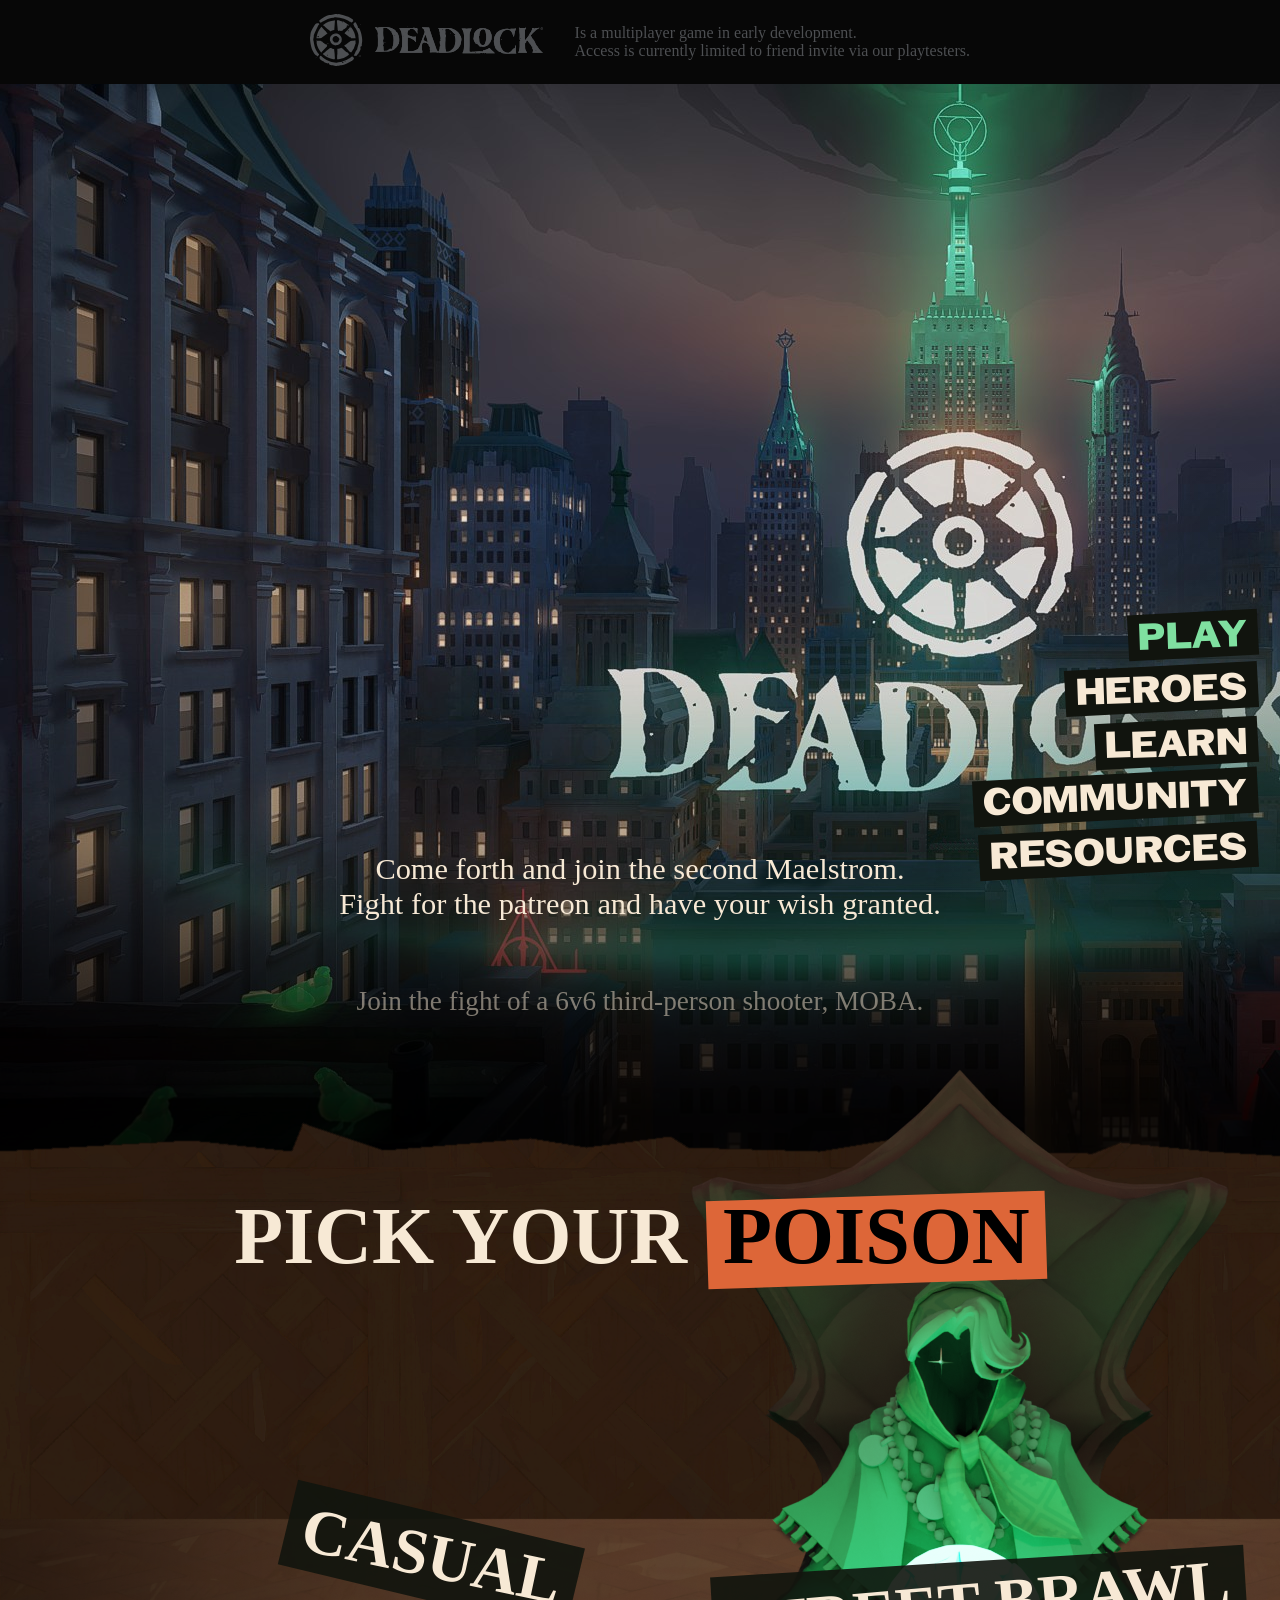
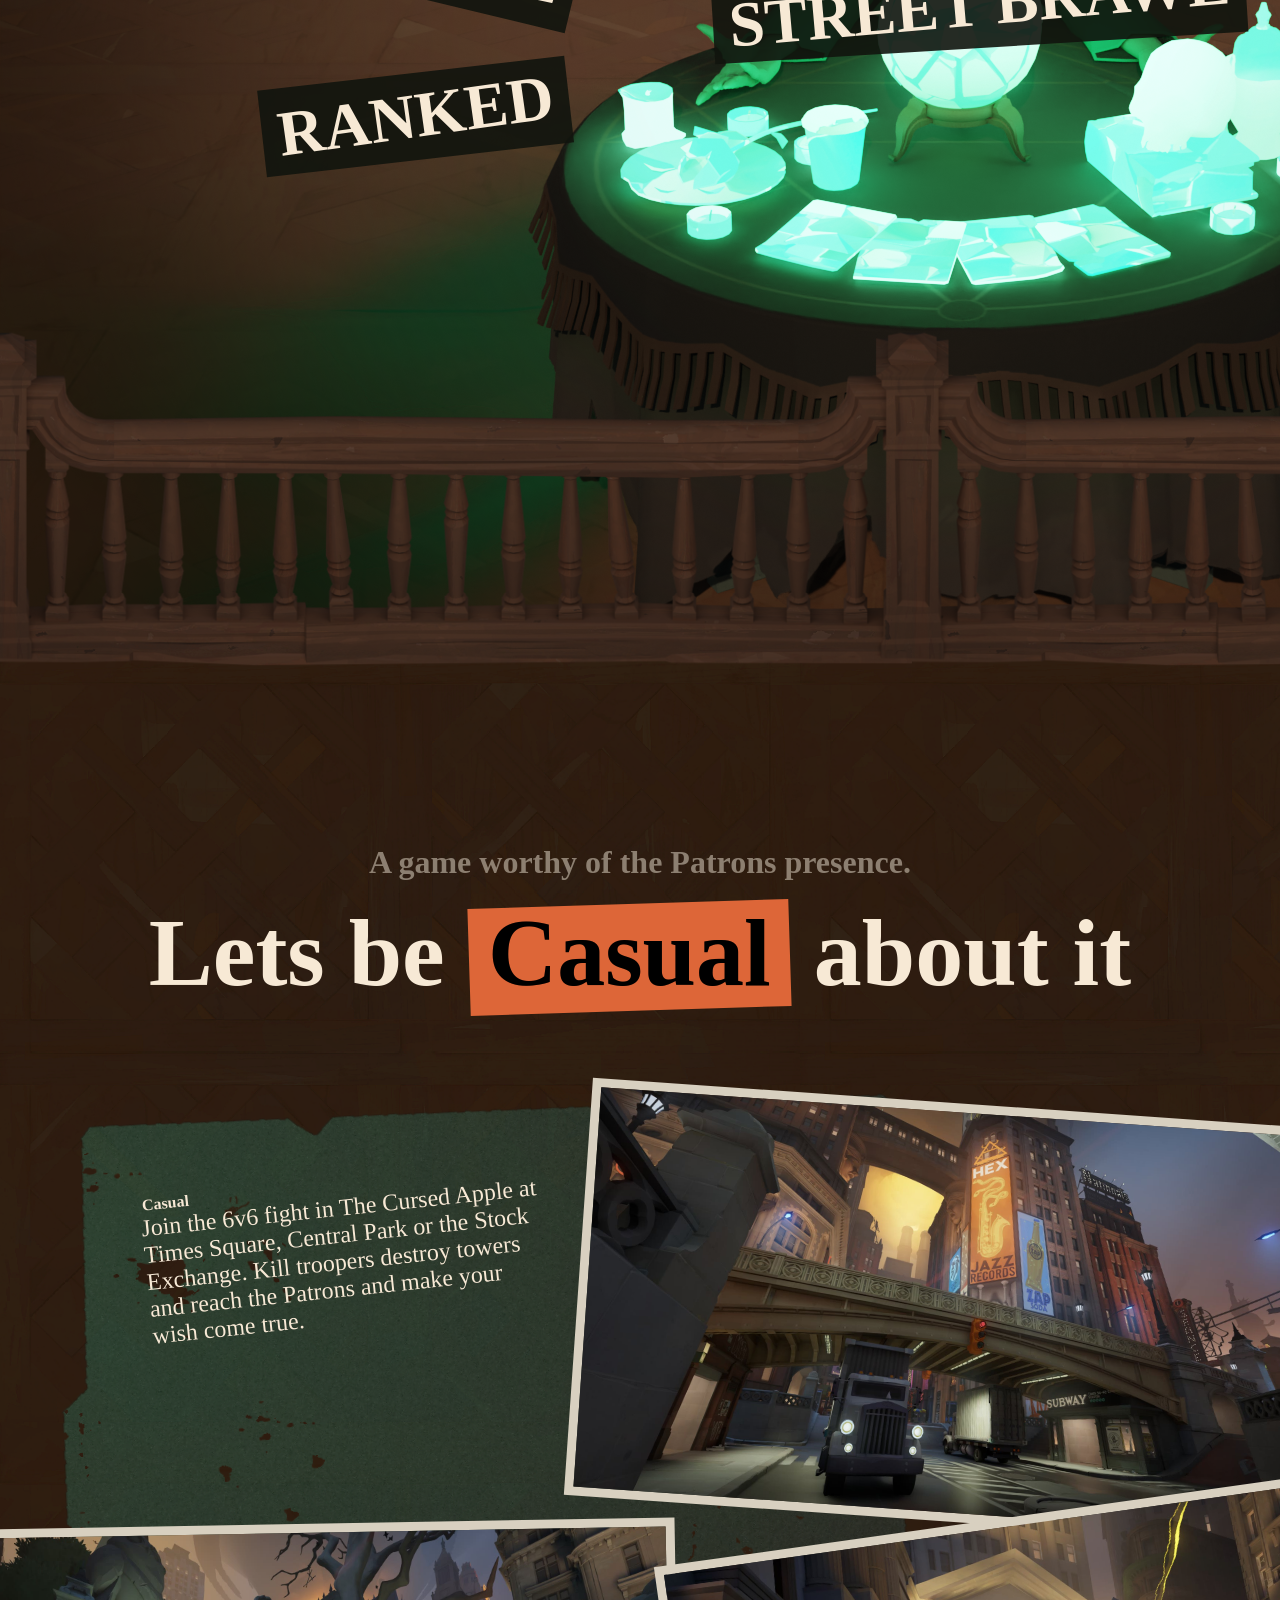
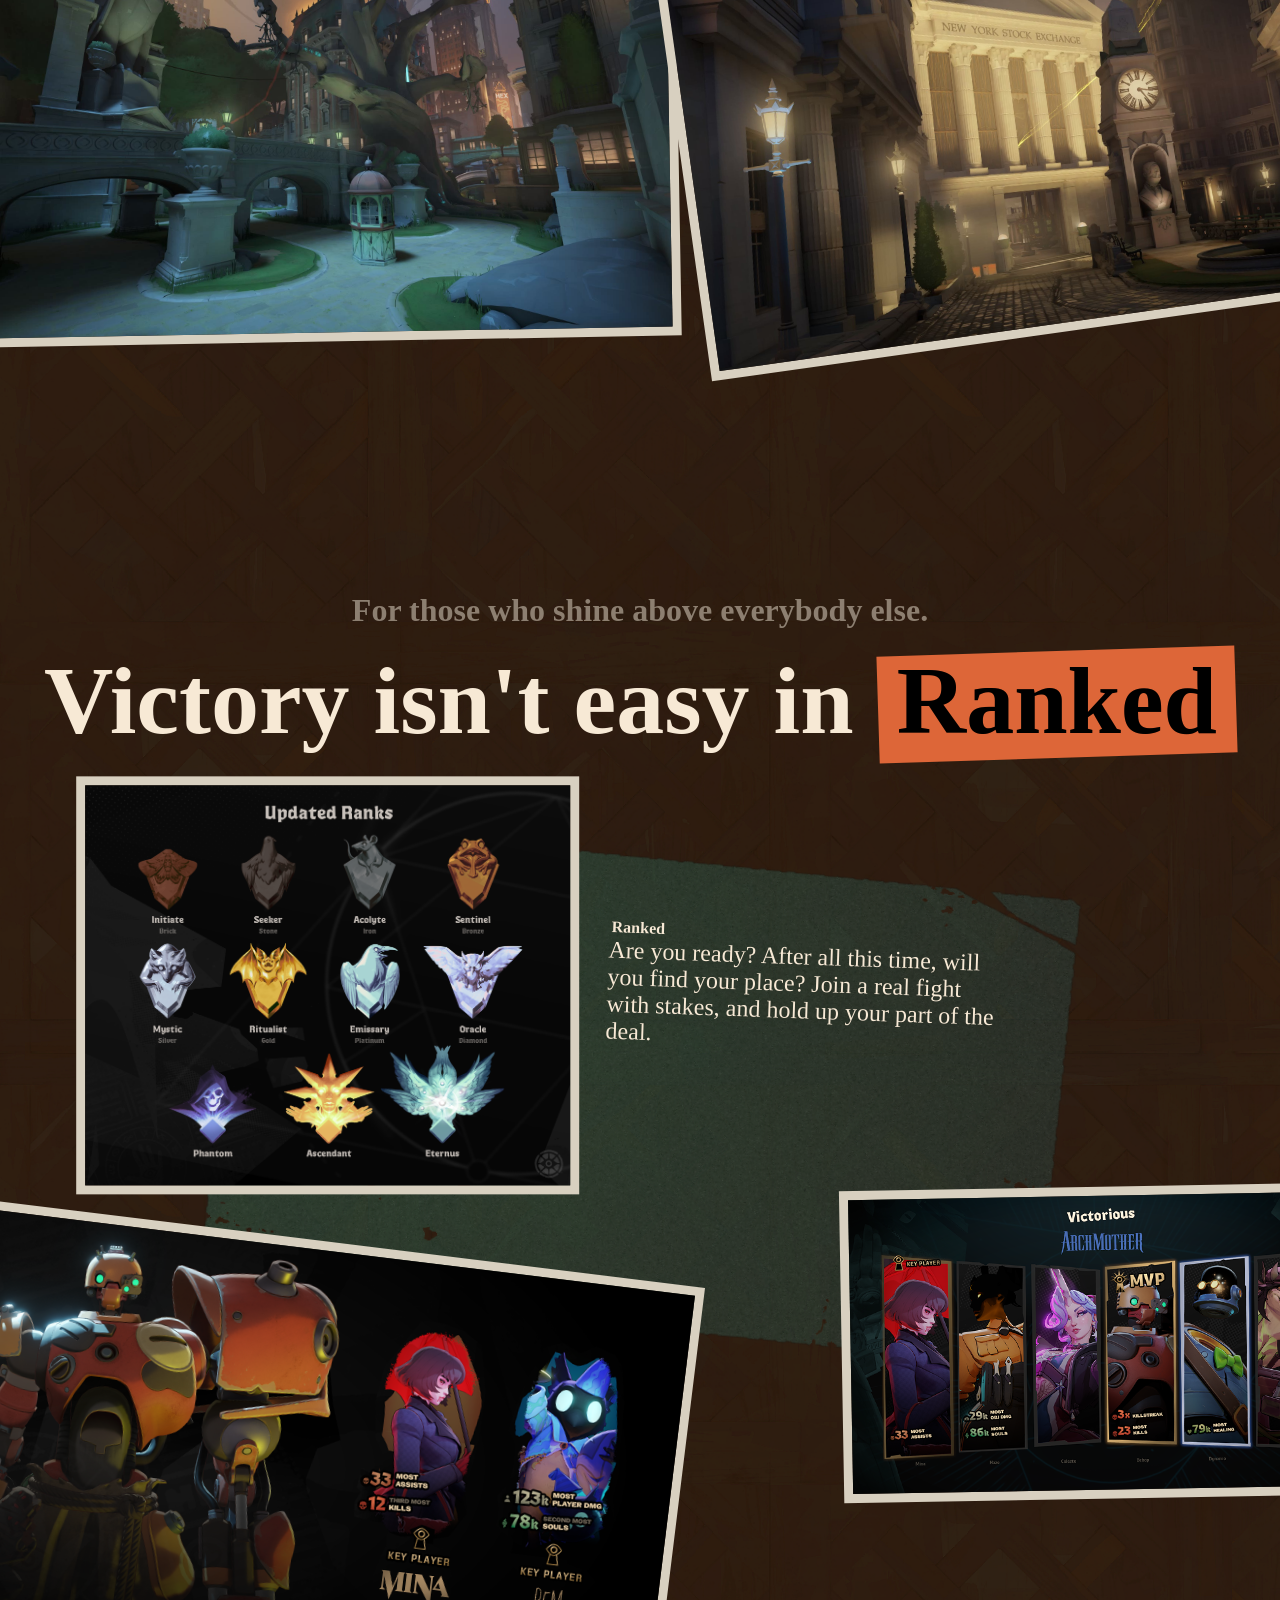
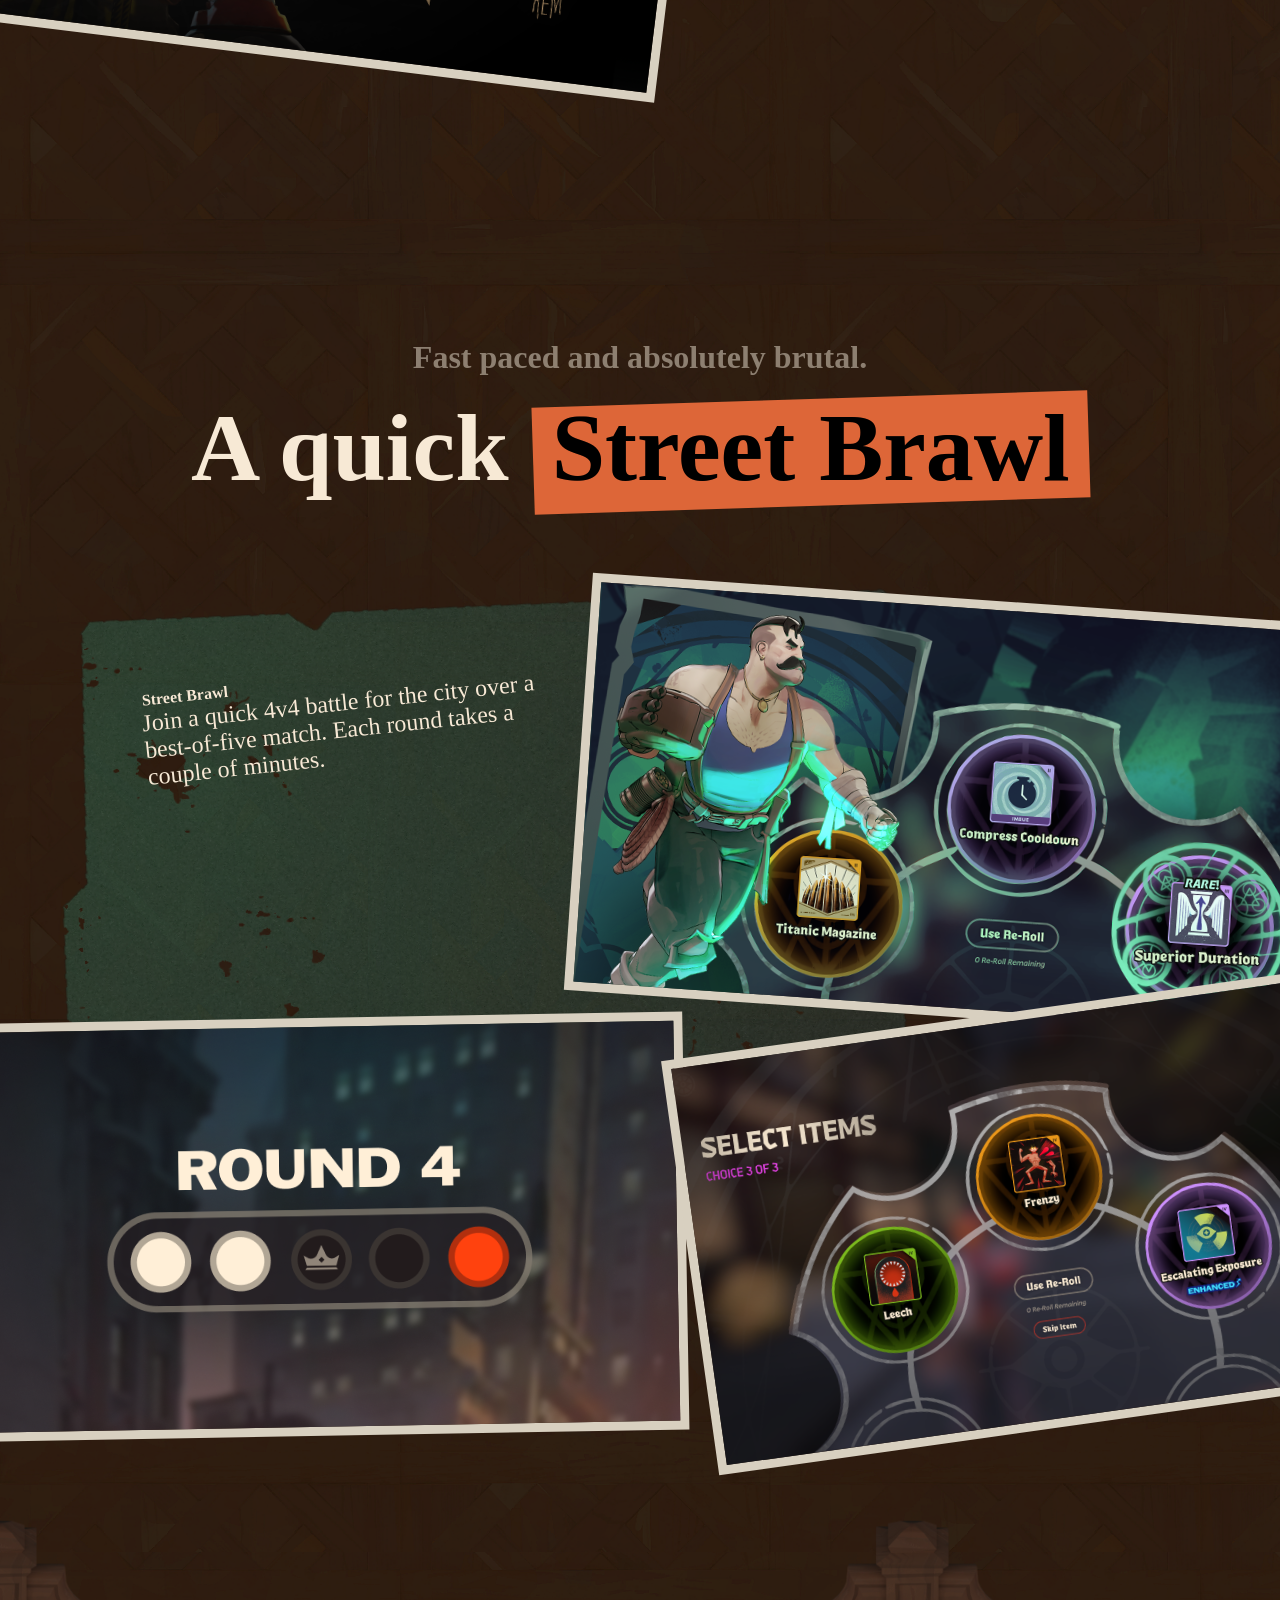
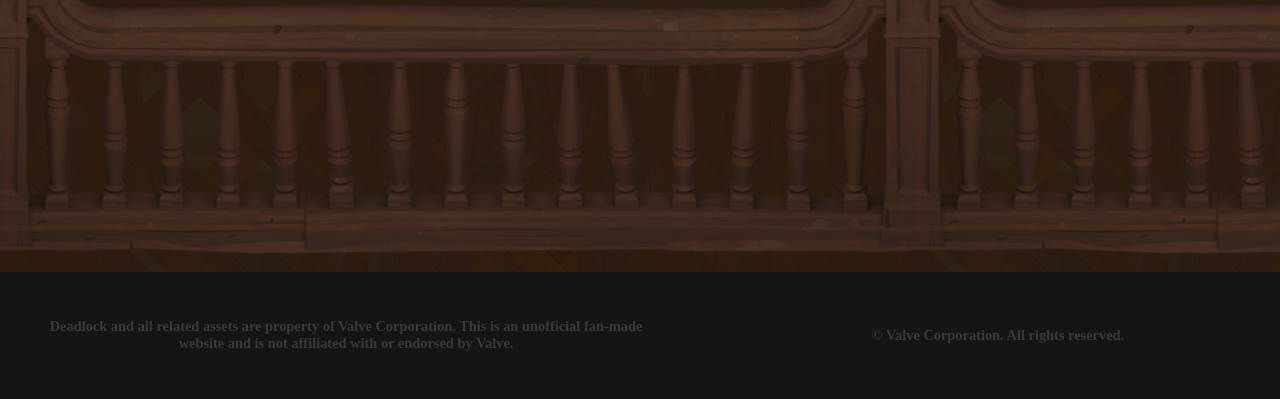
==== index.html @ 8d60bf32 "init" ====
<!DOCTYPE html>
<html lang="en">
<head>
    <meta charset="utf-8">
    <meta name="viewport" content="width=device-width, initial-scale=1">
    <title>Deadlock</title>
    <link rel="icon" href="svg/logo.svg">
    <link rel="stylesheet" href="style.css">
</head>
<body>
<header>
    <a href="#"><img src="svg/deadlock_logo.svg" alt="header_logo"></a>
    Is a multiplayer game in early development.<br>
    Access is currently limited to friend invite via our playtesters.
</header>
<section class="introduction">
    <div class="lore">
        Come forth and join the second Maelstrom.<br>
        Fight for the patreon and have your wish granted.
    </div>
    <div class="tldr">
        Join the fight of a 6v6 third-person shooter, MOBA.<br>
    </div>
</section>

<section class="matchmaking">
    <h1>Pick your <b class="highlight">poison</b></h1>
    <a class="casual" href="#casual">Casual</a>
    <a class="ranked" href="#ranked">Ranked</a>
    <a class="street-brawl" href="#street-brawl">Street Brawl</a>
</section>

<div class="page-break"></div>

<section class="gamemode-section">
    <a class="presenting" id="casual">A game worthy of the Patrons presence.</a>
    <h2>Lets be <a class="highlight">Casual</a> about it</h2>
    <div class="card">
        <div class="text">
            <h2>Casual</h2>
            <p>
                Join the 6v6 fight in The Cursed Apple at Times Square, Central Park  or the Stock Exchange.
                Kill troopers destroy towers and reach the Patrons and make your wish come true.
            </p>
        </div>
        <img src="images/times_square.jpg" alt="Times Square Card">
        <img class="img2" src="images/central_park_02.jpg" alt="Central Park Card">
        <img class="img3" src="images/stock_exchange_03.jpg" alt="Stock Exchange Card">
    </div>

    <a class="presenting" id="ranked">For those who shine above everybody else.</a>
    <h2>Victory isn't easy in <a class="highlight">Ranked</a></h2>
    <div class="card card-right">
        <div class="text">
            <h2>Ranked</h2>
            <p>
                Are you ready? After all this time, will you find your place?
                Join a real fight with stakes, and hold up your part of the deal.
            </p>
        </div>
        <img class ="img-left" src="images/ranks.png" alt="Ranks">
        <img class="img2" src="images/ranked2.png" alt="Ranked 2">
        <img class="ranked-wide" src="images/ranked3.png" alt="Ranked 3">
    </div>

    <a class="presenting" id="street-brawl">Fast paced and absolutely brutal.</a>
    <h2>A quick <a class="highlight">Street Brawl</a></h2>
    <div class="card">
        <div class="text">
            <h2>Street Brawl</h2>
            <p>
                Join a quick 4v4 battle for the city over a best-of-five match.
                Each round takes a couple of minutes.
            </p>
        </div>
        <img src="images/street_brawl1.png" alt="Street Brawl 1">
        <img class="img2" src="images/street_brawl2.png" alt="Street Brawl 2">
        <img class="img3" src="images/street_brawl3.png" alt="Street Brawl 3">
    </div>
</section>

<div class="page-break"></div>

<footer>
    <p>
        Deadlock and all related assets are property of Valve Corporation.
        This is an unofficial fan-made website and is not affiliated with
        or endorsed by Valve.
    </p>
    <p>© Valve Corporation. All rights reserved.</p>
</footer>

<nav class="footer-nav">
    <a class="selected" href="index.html">Play</a>
    <a href="heroes.html">Heroes</a>
    <a href="learn.html">Learn</a>
    <a href="community.html">Community</a>
    <a href="resources.html">Resources</a>
</nav>
</body>
</html>
---- style.css ----
@font-face {
    font-family:"Oracle";
    src:url("https://cdn.fastly.steamstatic.com/apps/deadlock/fonts/VALVEOracle-Thin.woff2") format("woff2"),
    url("https://cdn.fastly.steamstatic.com/apps/deadlock/fonts/VALVEOracle-Thin.ttf") format("truetype");
    font-weight:200;
    font-style:normal
}
@font-face {
    font-family:"Oracle";
    src:url("https://cdn.fastly.steamstatic.com/apps/deadlock/fonts/VALVEOracle-Medium.woff2") format("woff2"),
    url("https://cdn.fastly.steamstatic.com/apps/deadlock/fonts/VALVEOracle-Medium.ttf") format("truetype");
    font-weight:400;
    font-style:normal
}
@font-face {
    font-family:"Oracle";
    src:url("https://cdn.fastly.steamstatic.com/apps/deadlock/fonts/VALVEOracle-SemiBold.woff2") format("woff2"),
    url("https://cdn.fastly.steamstatic.com/apps/deadlock/fonts/VALVEOracle-SemiBold.ttf") format("truetype");
    font-weight:600;
    font-style:normal
}
@font-face {
    font-family:"Pulp";
    src:url("https://cdn.fastly.steamstatic.com/apps/deadlock/fonts/VALVEPulp-Bold.woff2") format("woff2"),
    url("https://cdn.fastly.steamstatic.com/apps/deadlock/fonts/VALVEPulp-Bold.ttf") format("truetype");
    font-weight:600;
    font-style:normal
}
@font-face {
    font-family:"Jost";
    src:url("https://cdn.fastly.steamstatic.com/apps/deadlock/fonts/Jost-400-Book.ttf") format("truetype");
    font-weight:400;
    font-style:normal
}
@font-face {
    font-family:"Jost";
    src:url("https://cdn.fastly.steamstatic.com/apps/deadlock/fonts/Jost-500-Medium.ttf") format("truetype");
    font-weight:500;
    font-style:normal
}
@font-face {
    font-family:"Jost";
    src:url("https://cdn.fastly.steamstatic.com/apps/deadlock/fonts/Jost-700-Bold.ttf") format("truetype");
    font-weight:700;
    font-style:normal
}
@font-face {
    font-family:"Jost";
    src:url("https://cdn.fastly.steamstatic.com/apps/deadlock/fonts/Jost-400-BookItalic.ttf") format("truetype");
    font-weight:400;
    font-style:italic
}

@font-face {
    font-family:"ValvePulp";
    src:url("fonts/ValvePulp-Bold.ttf") format("truetype");
    font-weight:700;
    font-style:normal
}

:root{
    --text-primary: #F7E9D5;
    --text-secondary: #89887C;
    --angle: 10deg;
    --radius: 5rem;
    --color-blue:#2fcbf3;
    --color-orange:#dd6638;
    --color-green:#97DA79;
    --color-dark-green:#11140E;
    --matchmaking-font-size:4rem;
    --color-archmother:#3874AE;
    --color-hidden-king:#FFAC11;
}

@media (max-width: 800px) {
    :root {
        --matchmaking-font-size:1.4rem;
    }
}

html{
    scroll-behavior: smooth;
}

body{
    overflow-x: hidden;
    text-shadow: 0 0 rgba(0,0,0,.25);
    color: var(--text-primary);
    margin:0;
    font-family: Oracle;
    height :500px;
    background-color:#12070F;
    background-image:url("images/wood_darker.png");
    background-size: 800px;
    background-repeat: repeat;
}

/* -------------HEADER ----------------- */

header{
    position: relative;
    z-index: 1;
    display: flex;
    align-items: center;
    justify-content: center;
    background-color: #070707;
    color: #4d4f52;
    height:5.25rem;
    padding:0;
    margin:0;
    font-size: 16px;
}

header img {
    height:3.25rem;
    width:auto;
    padding-right:2rem;
}

@media only screen and (max-width: 800px) {
    header{
        font-size: 12px;
    }

    header img {
        height:2rem;
    }
}

/* -------------END OF HEADER ----------------- */

/* ------------- INTRODUCTION ----------------- */
.introduction {
    display: flex;
    flex-direction: column;
    align-items: center;
    height: 1080px;
    background-image: url("images/deadlock_hub_background_colored_cutout3.png");
}

.introduction h1 {
    margin: 0;
    text-align: center;
    font-size: 8rem;
}

.lore {
    text-align: center;
    padding-top:48rem;
    font-size: 1.9rem;
}

.tldr {
    text-align: center;
    padding-top:4rem;
    font-size: 1.7em;
    color: rgba(247,233,213,.5);
    font-family:Jost;
}

@media (max-width: 800px) {
    .introduction{
        background-position: center;
        background-repeat: no-repeat;
        background-size: 250vw;
        height: 560px;
    }

    .tldr {
        font-size: 1rem;
        padding-top: 1rem;
    }

    .lore
    {
        padding-top: 25rem;
        font-size: 1.25rem;
    }
}
/* ------------- END OF INTRODUCTION ----------------- */

/* ----------- NAV FOOTER ----------- */
.footer-nav {
    font-family: ValvePulp,Oracle,Arial;
    font-weight: bold;
    position: fixed;
    bottom: 0;
    padding: 1.5rem 2rem;
    display: flex;
    flex-direction: column;
    gap: 0.25rem;
    z-index: 100;

    left: auto;
    right: 0;

    align-items: flex-end;
}

.footer-nav a {
    font-size: 2.5rem;
    text-transform: uppercase;
    text-decoration: none;
    transform-origin: center;
    color: var(--text-primary);
    transform: rotate(-2deg);
    transition: color 0.01s, transform 0.01s;
    width:fit-content;
}

.footer-nav a::before {
    content: "";
    position: absolute;
    inset: .05em -0.25em .05em -0.25em;
    background-color: var(--color-dark-green);
    transform-origin: center;
    rotate: -1deg;
    z-index: -1;
}

.footer-nav a:hover, .footer-nav a:focus-visible {
    color: #7fe0a0;
    transform: rotate(1deg) ;
}

.footer-nav .selected {
    color: #7fe0a0;
}

.footer-nav::before {
    content: "";
    position: absolute;
    bottom: 0;
    width: 150%;
    height: 200%;
    left: auto;
    right: 0;
    background: radial-gradient(
            ellipse at bottom right,
            rgba(24, 64, 54, 0.4) 0%,
            rgba(39, 103, 87, 0.05) 40%,
            transparent 50%
    );
    z-index: -1;
    pointer-events: none;
}

@media (max-width: 800px) {
    .footer-nav {
        left: 0;
        right: 0;
        box-sizing: border-box;
        width: 100vw;
        display: grid;
        grid-template-columns: repeat(6, 1fr);
        gap: 0.25rem 0.5rem;
        justify-items: center;
        align-items: center;
        padding: 0.6rem 0.75rem;
        background: var(--color-dark-green)
    }

    /* ----------- Top part of the phone nav ----------- */
    .footer-nav a {
        grid-column: span 2;
        font-size: clamp(0.9rem, 4.5vw, 1.4rem);
        transform: none;
    }

    /* ----------- Bottom part of the phone nav ----------- */
    .footer-nav a:nth-child(n+4) {
        grid-column: span 3;
    }

    .footer-nav a::before, .footer-nav::before {
        display: none;
    }
}

/* ----------- END OF NAV FOOTER ----------- */

/* ----------- REAL FOOTER ----------- */
footer {
    margin-top: -5rem;
    text-align: center;
    width: 100vw;
    display: flex;
    align-items: center;
    gap: 1.5rem;
    padding: 2rem;
    background: #151515;
    color: #3a3a3a;
    font-size: 0.9rem;
    font-weight: bold;
}

footer p {
    flex: 1;
    text-align: center;
}

footer img {
    height: 2rem;
}

@media (max-width: 800px) {
    footer {
        margin-top: 0;
        padding-bottom: 5rem;
    }
}
/* ----------- END OF REAL FOOTER ----------- */

/* ----------- GAMEMODES ----------- */

.gamemode-section {
    background-color:rgb(1,1,1);
    height :4100px;
    background-image:url("images/wood_darker.png");
    translate: 0 -7rem;
    background-size: 800px;
    background-repeat: repeat;
    display: flex;
    flex-direction: column;
    align-items: center;
    margin-bottom: 18rem;
}

.highlight {
    color:black;
    position: relative;
    isolation: isolate;
    padding: 0 .2em;
    text-decoration: none;
}

.highlight::before {
    content: "";
    position: absolute;
    inset: .05em 0 -0.05em 0;
    background-color: #dd6638;
    transform-origin: center;
    rotate: -1.8deg;
    z-index: -1;
    animation: wobble 1.5s steps(1, end) infinite;
}

@keyframes wobble {
    0%   { rotate: -3deg; }
    25%  { rotate: -2.25deg; }
    50%  { rotate: -1deg; }
    75%  { rotate: -.5deg; }
}

.highlight-two {
    color:black;
    position: relative;
    isolation: isolate;
    padding: 0 .2em;
}

.highlight-two::before {
    content: "";
    position: absolute;
    inset: .05em 0 -0.05em 0;
    background-color: #dd6638;
    transform-origin: center;
    rotate: -1.8deg;
    z-index: -1;
    animation: wobble-two 1.5s steps(1, end) infinite;
}

@keyframes wobble-two {
    0%   { rotate: 2deg; }
    25%  { rotate: -1deg; }
    50%  { rotate: 1deg; }
    75%  { rotate: 5deg; }
}

.highlight-dark {
    color:var(--text-primary);
    position: relative;
    isolation: isolate;
    padding: 0 .2em;
}

.highlight-dark::before {
    content: "";
    position: absolute;
    inset: .05em 0 -0.05em 0;
    background-color: var(--color-dark-green);
    transform-origin: center;
    rotate: -1.8deg;
    z-index: -1;
    animation: wobble-two 1.5s steps(1, end) infinite;
}

.highlight-blue {
    color:var(--text-primary);
    position: relative;
    isolation: isolate;
    padding: 0 .2em;
    text-decoration: none;
}

.highlight-blue::before {
    content: "";
    position: absolute;
    inset: .05em 0 -0.05em 0;
    background-color: var(--color-blue);
    transform-origin: center;
    rotate: -1.8deg;
    z-index: -1;
    animation: wobble-two 1.5s steps(1, end) infinite;
}

.gamemode-section h2{
    font-size:6rem;
    width:80rem;
    align-self: center;
    text-align: center;
    margin-top:1rem;
}

.presenting{
    padding-top:7rem;
    color: rgba(247,233,213,.5);
    font-size:2rem;
    font-weight: 700;
    margin-top:5rem;
}

@media (max-width: 800px) {
    .gamemode-section{
        height :2000px;
        translate: 0 -7rem;
        display: flex;
        flex-direction: column;
        align-items: center;
        margin-bottom: 18rem;
    }

    .presenting{
        font-size:1.2rem;
        margin-top: 0;
    }
    .gamemode-section h2{
        font-size:2.3rem;
        width:30rem;
        align-self: center;
        text-align: center;
        margin-top:1rem;
    }

}

/* ----------- END OF GAMEMODES ----------- */

/* ----------- CARD ----------- */
.card {
    position: relative;
    box-sizing: border-box;
    width: 55rem;
    height: 32rem;
    padding: 4rem;
    rotate: -4deg;
    translate: -10rem 0;
    margin-bottom: 25rem;
}

/* So it works to be see thru */
.card::before {
    content: "";
    position: absolute;
    inset: 0;
    z-index: -1;
    background: url("images/card_alpha.png") center / 100% 100% no-repeat;
    opacity: 0.6;
}

.card-right{
    translate: 0 0;
    text-align: left;
    padding-left: 22rem;
    rotate: 4deg;
}

.text h3 {
    margin:0;
    padding-left: 2rem;
    rotate: -1deg;
    font-size: 1.5rem;
}
.text h2 {
    rotate: -2deg;
    margin: 0;
    padding-left: 3rem;
    font-size: 1rem;
    color: var(--text-primary);
    align-self: start;
    text-align: start;
}
.text p  {
    width: 25rem;
    margin: 1rem 0;
    rotate: -2deg;
    font-size: 1.5rem;
    padding-left: 3rem;
    padding-top: 0;
    font-family: Jost;
}

.card img {
    position: absolute;
    top: 50%;
    right: -6rem;
    translate: 40% -50%;
    height: 25rem;
    border: 0.6rem solid #d8d0c0;
    rotate: 8deg;
}

.card .img2 {
    translate: -50% 40%;
    rotate: 3deg;
}

.card .img3 {
    translate: 50% 50%;
    rotate: -4deg;
}

.card .ranked-wide
{
    width: 40vw;
    height:auto;
    translate: 40% 20%;
    rotate: -5deg;
}

.card .img-left{
    translate: -120% -70%;
    rotate: -4deg;
}

@media (max-width: 800px) {
    .card {
        position: relative;
        width: 20rem;
        height: 25rem;
        padding: 1rem 4rem 1rem 1rem;
        rotate: -4deg;
        translate: 0rem;
        margin-bottom: 5rem;
    }

    .card img {
        position: absolute;
        top: 50%;
        right: -6rem;
        translate: -90% 180%;
        height: 6.5rem;
        border: 0.2rem solid #d8d0c0;
        rotate: 8deg;
    }

    .card .img2 {
        translate: -140% 70%;
        rotate: 3deg;
    }

    .card .img3 {
        translate: -40% 80%;
        rotate: -4deg;
    }

    .text h2 {
        rotate: -2deg;
        margin: 0;
        font-size: 3rem;
        color: var(--text-primary);
        align-self: start;
        text-align: start;
    }
    .text p  {
        width: 250px;
        margin: 1rem 0;
        rotate: 2deg;
        font-size: 1rem;
        padding-left: 1.5rem;
        padding-right: 1.5rem;
        padding-top: 0;
        font-family: Jost;
    }
}

/* ----------- END OF CARD ----------- */

/* ----------- MATCHMAKING ----------- */
.matchmaking {
    translate: 0 -7rem;
    background-image: url("images/chair5_glow_vingnette.png");
    height: 1200px;
    display: grid;
    place-items: center;
}

.matchmaking h1 {
    font-size: 5rem;
    grid-area: 1 / 1;
    translate: 0 -26rem;
    text-transform: uppercase;
    text-align: center;
    color: var(--text-primary);
}

.matchmaking a {
    grid-area: 1 / 1;

    font-size: var(--matchmaking-font-size);
    text-transform: uppercase;
    text-decoration: none;
    font-weight: bold;

    color: var(--text-primary);

    transform: translate(var(--x), var(--y)) rotate(var(--tilt)); /* Uses the variables from each gamemode to tilt in in each way */
    transition: color 0.01s, transform 0.01s;
}
.matchmaking a::before {
    content: "";
    position: absolute;
    inset: -0.1em -.25em -0.1em -.25em;
    background-color: var(--color-dark-green);
    transform-origin: center;
    rotate: 1.5deg;
    z-index: -1;
    opacity: .9;
}

.matchmaking a:hover{
    font-size: calc(var(--matchmaking-font-size)*1.05);
    color: var(--color-green);
    cursor:pointer;
}

/* Some cool ass logic */
.casual {
    --x: calc(var(--matchmaking-font-size)* -3.25);    /* X position */
    --y: calc(var(--matchmaking-font-size)* -1.5);   /* Y position */
    --tilt: 12deg;   /* Tilt of text */
}
.casual::before{
    animation: c_wobble 2s steps(1, end) infinite;
}
@keyframes c_wobble {
    0%   { rotate: -2deg; }
    25%  { rotate: 0deg; }
    50%  { rotate: 1.5deg; }
    75%  { rotate: -1deg; }
}

.ranked {
    --x: calc(var(--matchmaking-font-size)* -3.5);
    --y: calc(var(--matchmaking-font-size)* 1);
    --tilt: -8deg;
}
.ranked::before{
    animation: r_wobble 2s steps(1, end) infinite;
}
@keyframes r_wobble {
    0%   { rotate: 2deg; }
    25%  { rotate: -.5deg; }
    50%  { rotate: 1.5deg; }
    75%  { rotate: .5deg; }
}

.street-brawl {
    --x: calc(var(--matchmaking-font-size)* 5.3);
    --y: calc(var(--matchmaking-font-size)* -.75);
    --tilt: -5deg;
}

.street-brawl::before{
    animation: sb_wobble 2s steps(1, end) infinite;
}
@keyframes sb_wobble {
    0%   { rotate: 2deg; }
    25%  { rotate: -.5deg; }
    50%  { rotate: -1.5deg; }
    75%  { rotate: 1.5deg; }
}

@media (max-width: 800px) {
    .matchmaking {
        background-position: center;
        background-repeat: no-repeat;
        background-size: 250vw;
        height: 625px;
        margin-top: 5rem;
    }

    .matchmaking h1{
        font-size: 2.5rem;
        translate: 0 -15rem;
    }

    .casual {
        --x: calc(var(--matchmaking-font-size)* -4);    /* X position */
        --y: calc(var(--matchmaking-font-size)* -1.5);   /* Y position */
        --tilt: 12deg;   /* Tilt of text */
    }

    .street-brawl {
        --x: calc(var(--matchmaking-font-size)* 5.5);
        --y: calc(var(--matchmaking-font-size)* -.75);
        font-size: 1.3rem;
        --tilt: -5deg;
    }

    .ranked {
        --x: calc(var(--matchmaking-font-size)* -4);
        --y: calc(var(--matchmaking-font-size)* 1);
        --tilt: -8deg;
    }
}
/* ----------- END OF MATCHMAKING ----------- */

.rouge-like{
    color:black;
    rotate: 0deg;
    width:fit-content;
    font-size: 4rem;
}

.rouge-like::before {
    content: "";
    position: absolute;
    inset: -0.1em -.25em -0.1em -.25em;
    background-color: #4ecbf1;
    transform-origin: center;
    rotate: 1.5deg;
    z-index: -1;
}

.page-break {
    position: absolute;
    left: 0;
    width: 100%;
    height: 57%;
    background-image: url("images/fence_page_break2.png");
    background-repeat: repeat-x;
    background-size: auto 100%;
    translate: 0 -38rem;
    z-index: 5;
}

@media only screen and (max-width: 800px) {
    .page-break{
        height: 25.75%;
        translate: 0 -20rem;
    }
}


/* --------------- HEROES --------------- */

.hero-section {
    height: 75rem;
}

.heroes {
    display: grid;
    width:35vw;
    grid-template-columns: repeat(auto-fill, minmax(4rem, 1fr));;
    gap: 5px;
    column-count: 2;

    padding: 5px;
    margin: 0 60vw 0 5vw;

    background-color: #252525;
}

.hero-box {
    position: relative;
    aspect-ratio: 0.58;
    background-color: #555;
    border: 3px solid #444;
    cursor: pointer;
}

.hero-box img {
    display: block;
    width: 100%;
    height: 100%;
    object-fit: cover;
}

.hero-box::before {
    content: "";
    position: absolute;
    inset: -25%;
    z-index: -1;
    pointer-events: none;
    background: center / contain no-repeat;
    opacity: 0;
}

.selected-hero {
    transform: scale(1.25) rotate(5deg);
    z-index: 2;
    background-color: transparent;
}

.selected-hero::before {
    opacity: 1;
    animation: fire_anim 1s steps(1, end) infinite;
}

@keyframes fire_anim {
    0%   { background-image: url("images/fire_anim/fire1.png"); rotate(6deg) }
    25%  { background-image: url("images/fire_anim/fire3.png"); rotate(-6deg)}
    50%  { background-image: url("images/fire_anim/fire2.png"); rotate(-6deg)}
    75%  { background-image: url("images/fire_anim/fire4.png"); rotate(6deg) }
}

.hero-box img {
    width: 100%;
    height: 100%;

    object-fit: cover;
    display: block;
}

.hero-box span {
    position: absolute;
    bottom: 0;
    left: 0;

    width: 100%;
    padding: 3px 0;

    background-image: linear-gradient(0deg,  rgba(0,0,0,.8) 25%, rgba(0,0,0,0));
    color: white;

    font-size: 13px;
    font-weight: bold;
    text-align: center;
    text-transform: uppercase;
}

.hero-header{
    font-size: 5rem;
    text-align: center;

    width:20rem;
    margin-left: 10vw;
    margin-bottom: 2rem;
    margin-top: 1rem;

    rotate: 5deg;
}

.hero-header::before {
    content: "";

    position: absolute;
    inset: -0.05em -.15em -0.05em -.15em;
    transform-origin: center;
    rotate: 1.5deg;

    z-index: -1;

    opacity: 1;
    background-color: var(--color-dark-green);
}

.hero-name
{
    font-size: 4rem;
    text-align: center;
    z-index: 1;

    position: absolute;
    translate: 55vw -5rem;
    width:fit-content;
}

.hero-name::before {
    content: "";

    position: absolute;
    inset: -0.05em -.15em -0.05em -.15em;
    transform-origin: center;
    rotate: -2deg;

    z-index: -1;

    opacity: 1;
    background-color: var(--color-dark-green);
    animation: name_wobble 2s steps(1, end) infinite;
}

@keyframes name_wobble {
    0%   { rotate: -3deg; }
    25%  { rotate: 2deg; }
    50%  { rotate: -4deg; }
    75%  { rotate: -1deg; }
}

.hero-render {
    z-index: -2;
    translate: 0 -81vh;
    float: right;
    height: 50rem;
    max-height: 1024px;
    object-fit: contain;
}

.hero-description{
    margin: 5vh 7.5vw;
    padding: 2rem 5rem;
    width: 75rem;
    height: fit-content;

    font-size: 1.6rem;
    white-space: pre-line;
}

.hero-description::before {
    content: "";

    position: absolute;
    translate: 5rem 55rem;
    width: 60vw;
    height: 72vh;

    inset: -0.05em -1.5em -0.05em -1.5em;
    transform-origin: center;
    rotate: -2deg;

    z-index: -1;

    opacity: 1;
    background-color: var(--color-dark-green);
}


@media only screen and (max-width: 800px) {
    .heroes {
        width:85vw;
    }
    .hero-render {
        translate: 0 -10vh;
        width:100vw;
    }
    .hero-name {
        translate: 35vw;
        font-size: 2.5rem;
    }
}

/* --------------- END OF HEROES --------------- */

/* --------------- RESOURCES --------------- */
.resources {
    display: flex;
    background-image: url("images/deadlock_hub_background.png");
    height: 55rem;
}

.usage {
    padding:0 3rem;
    flex: 1;
    min-width: 0;
    box-sizing: border-box;
    font-size: 1.5rem;
    display: flex;

    text-align: justify;
    flex-direction: column;
    align-items: center;
    justify-content: center;
}

.usage a {
    position: relative;
    z-index: 0;
    display: inline-block;
    text-align: center;

    width: 10rem;
    height: 2.5rem;
    margin-bottom: .5rem;
    margin-top: .5rem;

    font-size: 2rem;

    text-decoration: none;
    color: var(--text-primary);
}

.usage a::before {
    content: "";
    position: absolute;
    inset: .05em 0 -0.05em 0;
    background-color: var(--color-dark-green);
    rotate: 1.5deg;
    z-index: -1;
}

.usage a:hover {
    scale: 110%;
    color: var(--color-green);
    rotate: -1.5deg;
}

.usage img {
    margin-bottom: 1rem;

    max-width: 100%;
    width: auto;
    max-height: 15rem;
}
/* --------------- END OF RESOURCES --------------- */

/* --------------- LEARN --------------- */
.learn {
    display: flex;
    flex-direction: column;
    align-items: center;

    background-image: url("images/deadlock_hub_background.png");
    background-size: auto;
    height: 800px;
    margin: 0;
}

.learn-text {
    margin-top: 5rem;
    position: relative;
    z-index: 0;
    box-sizing: border-box;
    width: 60vw;

    font-size: 1.5rem;
    text-align: justify;
    text-decoration: none;
}

.learn-text::before {
    content: "";

    position: absolute;
    inset: -1em -1.5em -1.5em -1.5em ;

    background-color: var(--color-dark-green);
    rotate: -1deg;
    z-index: -1;
}

.learn h1 {
    margin: 0;
    padding-top: 10rem;
    font-size: 4.5rem;
    text-align: center;
}

.hidden-king{
    display: flex;
    flex-direction: column;
    align-items: center;

    background-image: url("images/patron_hidden_king.png");
    background-size: auto;
    height: 1200px;
    margin: 0;
}

.hidden-king .learn-text {
    margin-top: 45rem;
}

.archmother{
    display: flex;
    flex-direction: column;
    align-items: center;

    background-image: url("images/patron_archmother.png");
    background-size: auto;
    height: 1200px;
    margin: 0;
}

.archmother .learn-text {
    margin-top: 45rem;
}

@media only screen and (max-width: 800px) {
    .learn-text{
        font-size: 1.1rem;
        width: 80vw;
    }

    .learn h1 {
        margin: 0;
        padding-top: 5rem;
        font-size: 3rem;
        text-align: center;
        margin-bottom: 3rem;
    }

    .archmother{
        background-position: center;
        background-repeat: no-repeat;
        height: 1200px;
    }

    .archmother .learn-text{
        font-size: 1rem;
    }

    .hidden-king{
        background-position: center;
        background-repeat: no-repeat;
        height: 1200px;
    }

    .hidden-king .learn-text{
        font-size: 1rem;
    }

    .learn-text{
        margin-top: 0;
    }
}

/* --------------- END OF LEARN --------------- */
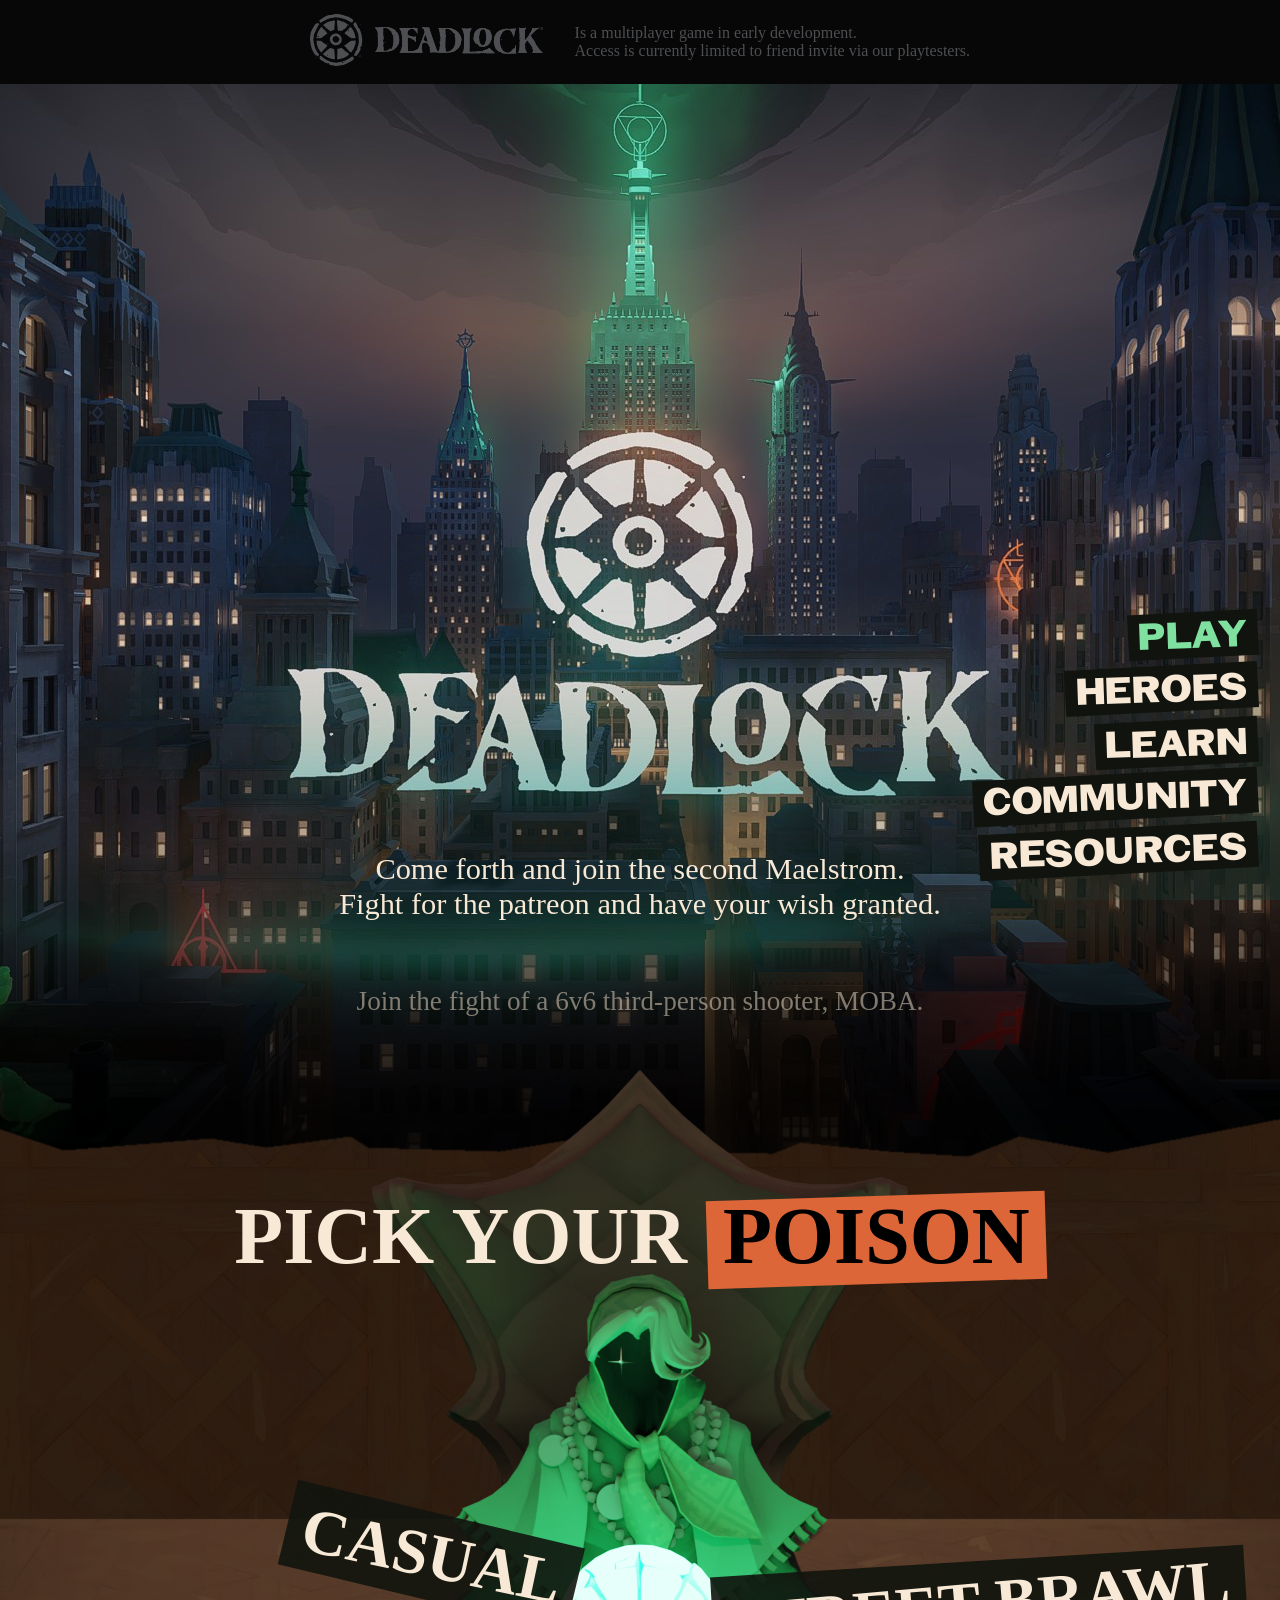
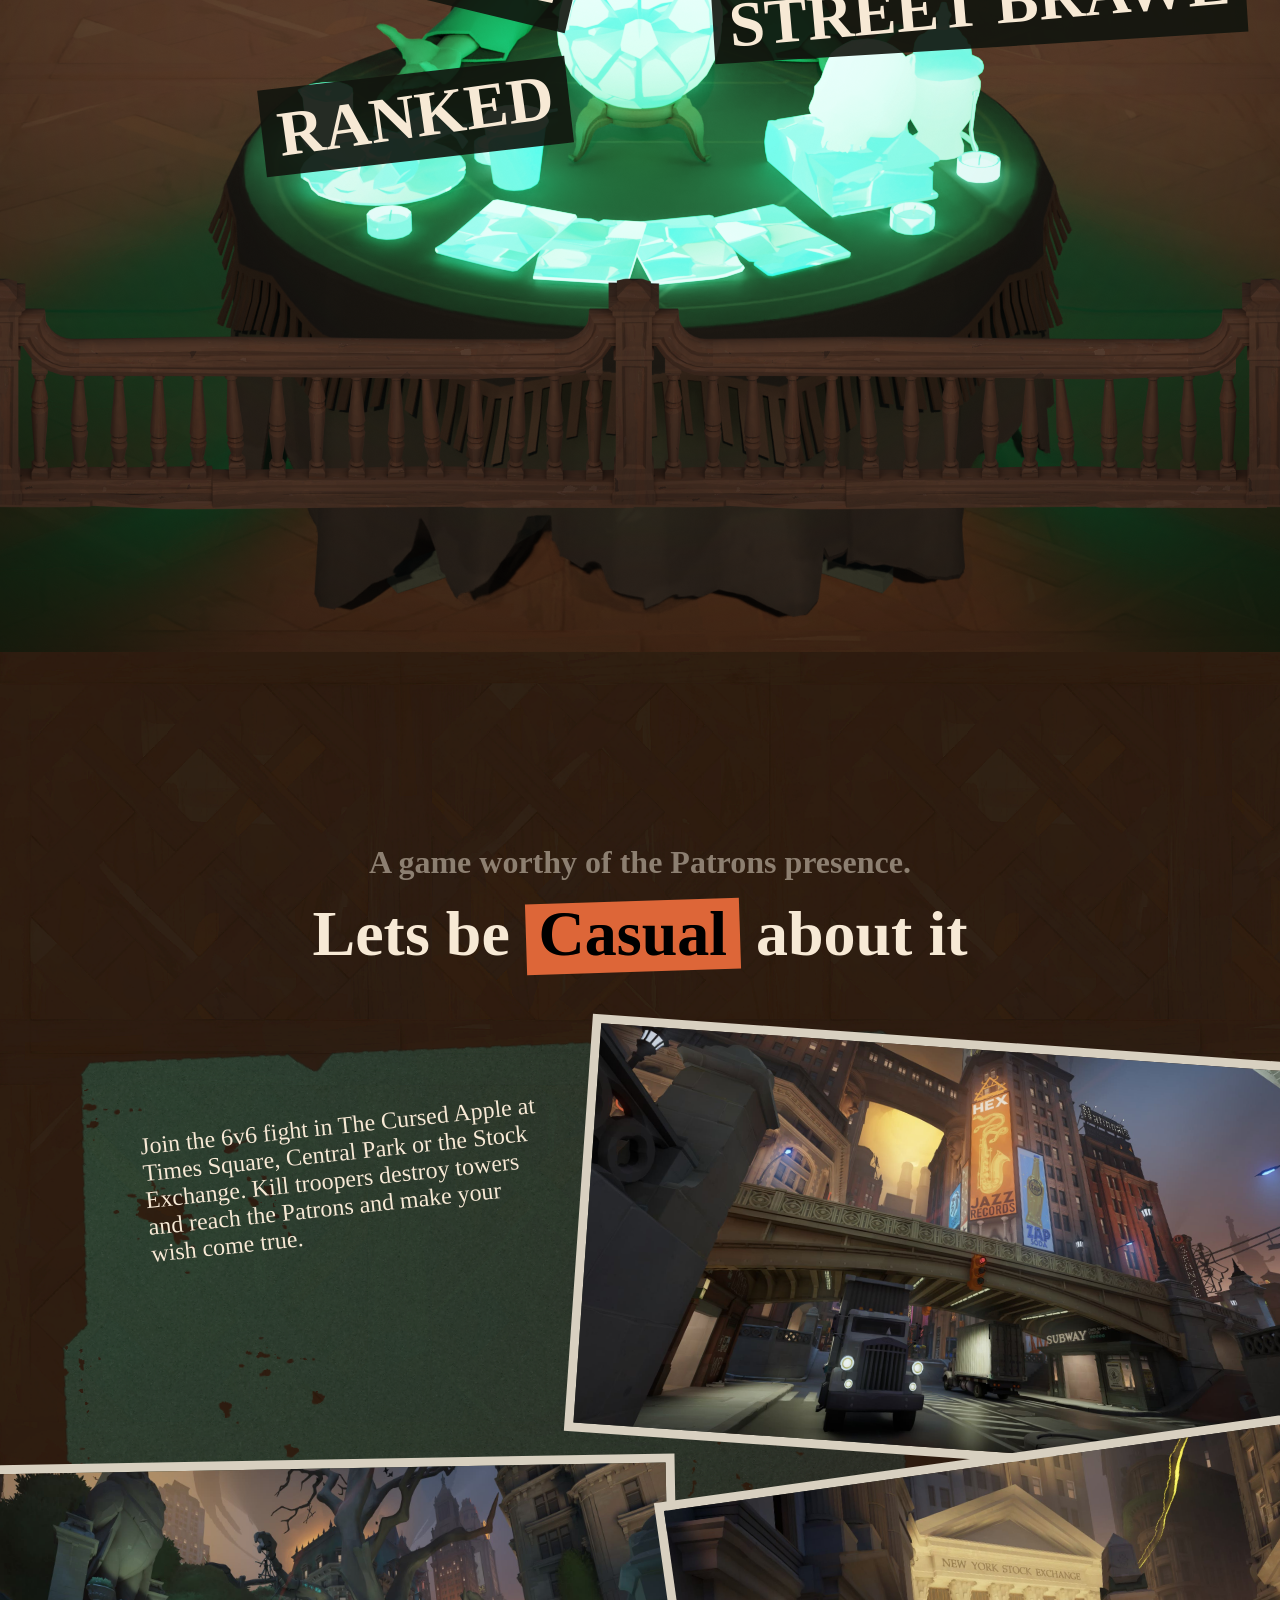
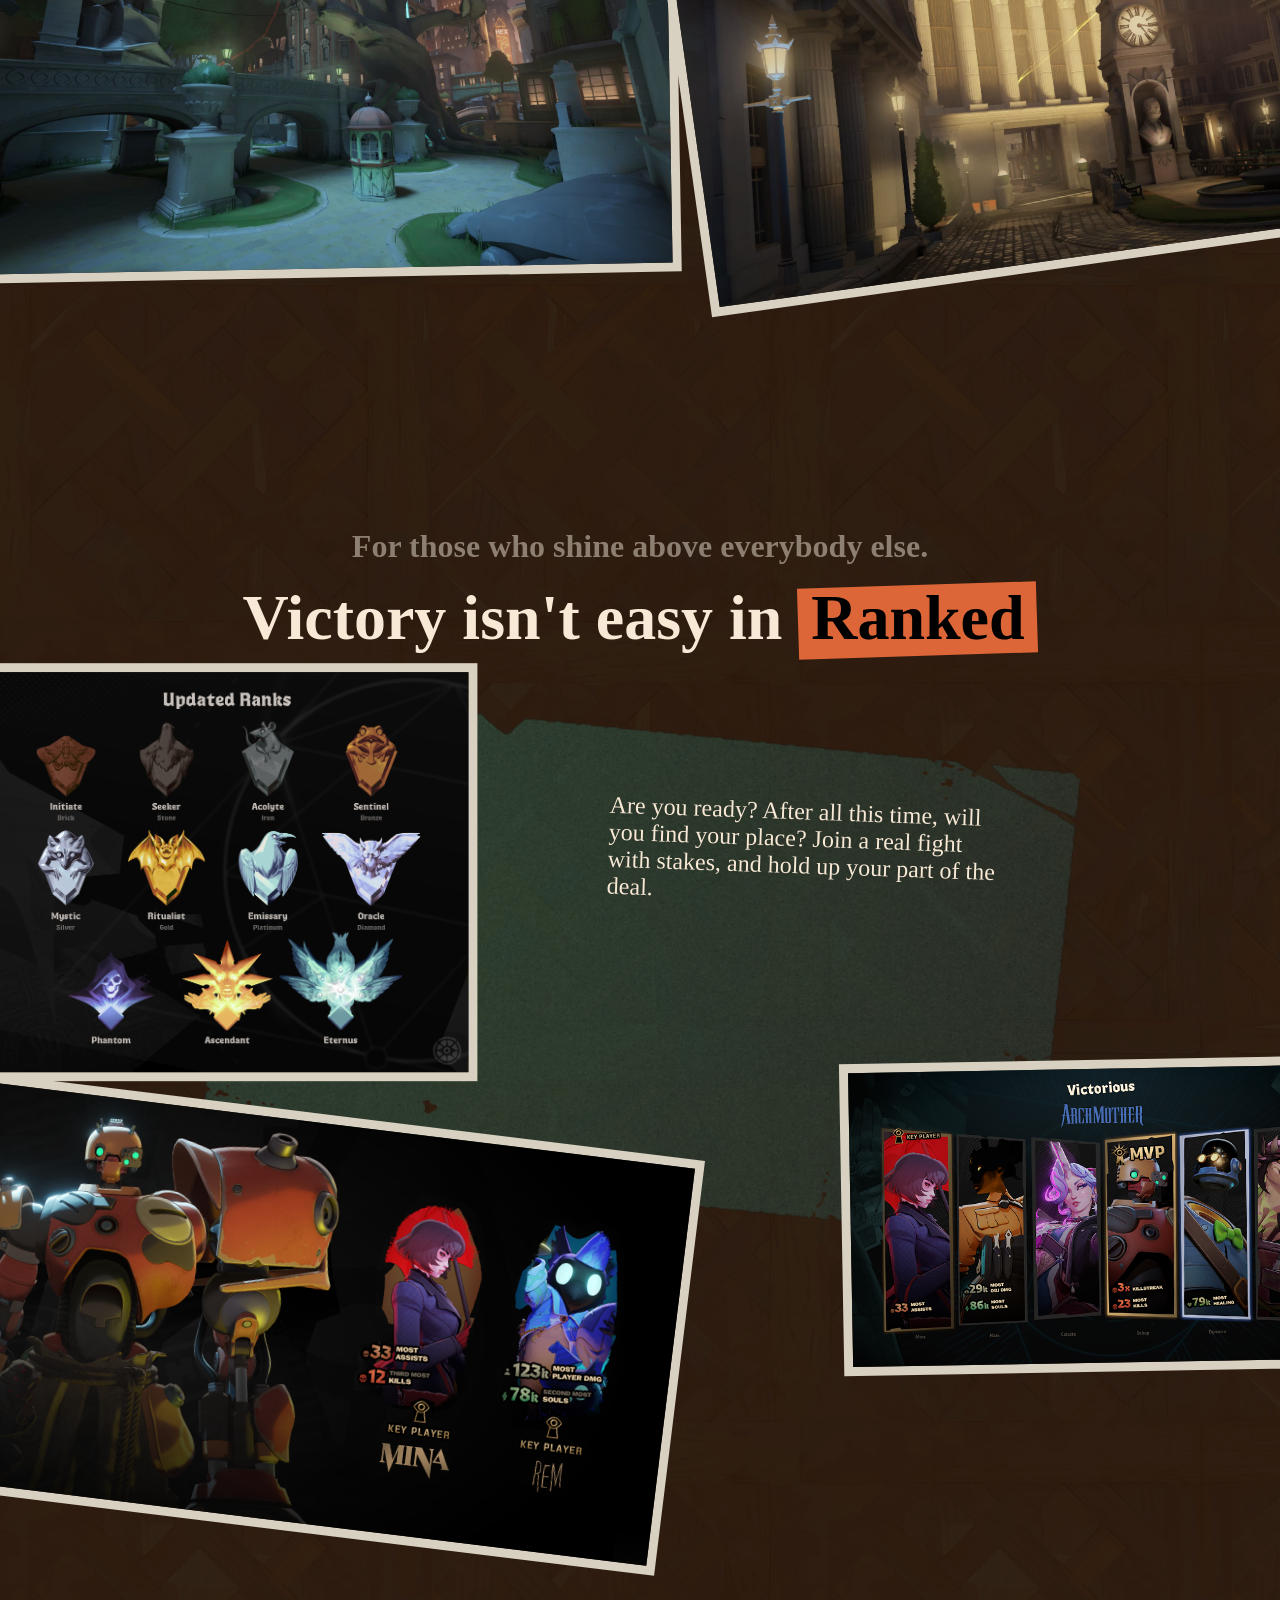
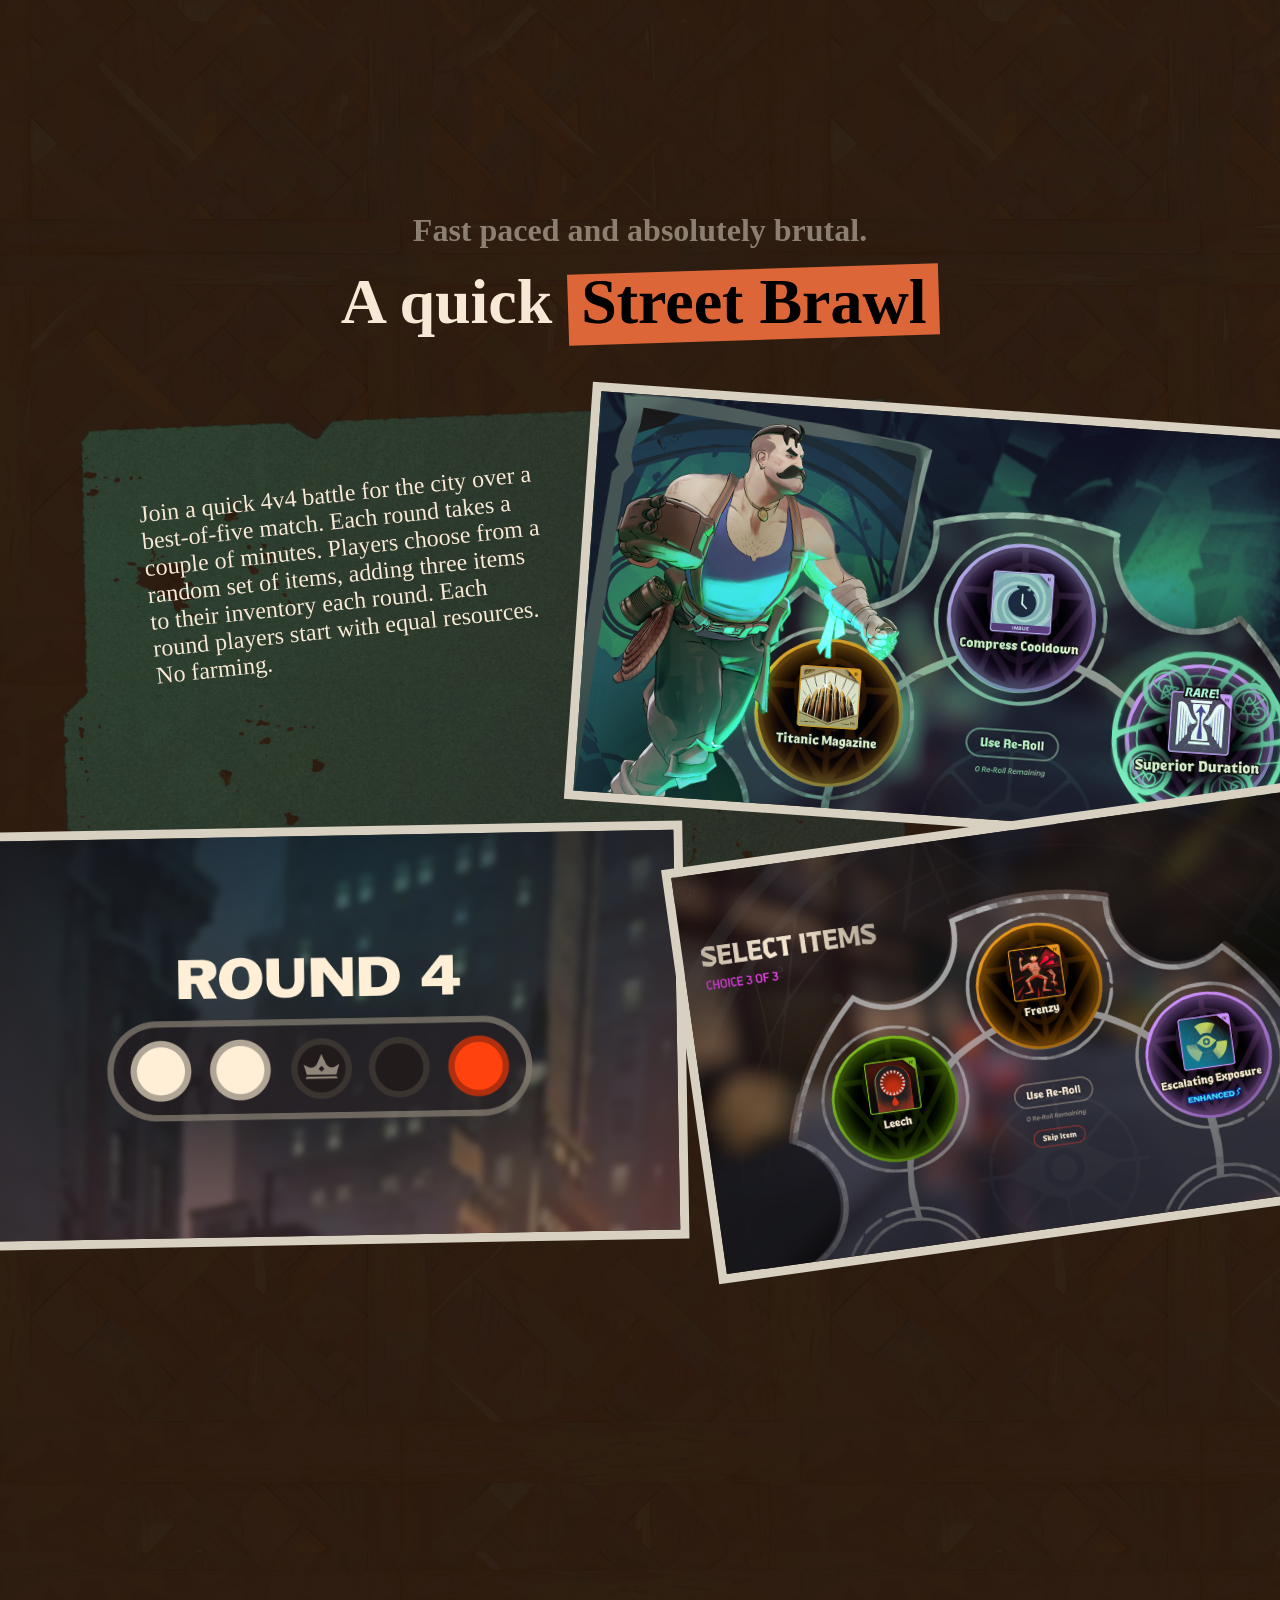
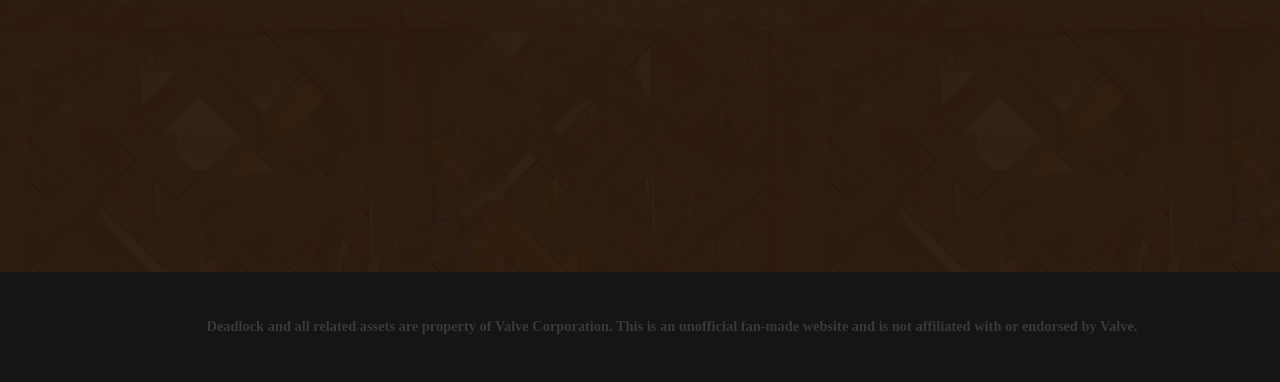
==== commit 378c4bdd: "new changes" ====
--- a/index.html
+++ b/index.html
@@ -6,10 +6,11 @@
     <title>Deadlock</title>
     <link rel="icon" href="svg/logo.svg">
     <link rel="stylesheet" href="style.css">
+    <meta name="viewport" content="width=device-width, initial-scale=1">
 </head>
 <body>
 <header>
-    <a href="#"><img src="svg/deadlock_logo.svg" alt="header_logo"></a>
+    <a href="/index.html"><img src="svg/deadlock_logo.svg" alt="header_logo"></a>
     Is a multiplayer game in early development.<br>
     Access is currently limited to friend invite via our playtesters.
 </header>
@@ -37,7 +38,6 @@
     <h2>Lets be <a class="highlight">Casual</a> about it</h2>
     <div class="card">
         <div class="text">
-            <h2>Casual</h2>
             <p>
                 Join the 6v6 fight in The Cursed Apple at Times Square, Central Park  or the Stock Exchange.
                 Kill troopers destroy towers and reach the Patrons and make your wish come true.
@@ -52,14 +52,13 @@
     <h2>Victory isn't easy in <a class="highlight">Ranked</a></h2>
     <div class="card card-right">
         <div class="text">
-            <h2>Ranked</h2>
             <p>
                 Are you ready? After all this time, will you find your place?
                 Join a real fight with stakes, and hold up your part of the deal.
             </p>
         </div>
         <img class ="img-left" src="images/ranks.png" alt="Ranks">
-        <img class="img2" src="images/ranked2.png" alt="Ranked 2">
+        <img class="img2 img2-phone" src="images/ranked2.png" alt="Ranked 2">
         <img class="ranked-wide" src="images/ranked3.png" alt="Ranked 3">
     </div>
 
@@ -67,10 +66,11 @@
     <h2>A quick <a class="highlight">Street Brawl</a></h2>
     <div class="card">
         <div class="text">
-            <h2>Street Brawl</h2>
             <p>
                 Join a quick 4v4 battle for the city over a best-of-five match.
                 Each round takes a couple of minutes.
+                Players choose from a random set of items, adding three items to their inventory each round.
+                Each round players start with equal resources. No farming.
             </p>
         </div>
         <img src="images/street_brawl1.png" alt="Street Brawl 1">
@@ -79,15 +79,12 @@
     </div>
 </section>
 
-<div class="page-break"></div>
-
 <footer>
     <p>
         Deadlock and all related assets are property of Valve Corporation.
         This is an unofficial fan-made website and is not affiliated with
         or endorsed by Valve.
     </p>
-    <p>© Valve Corporation. All rights reserved.</p>
 </footer>
 
 <nav class="footer-nav">
--- a/style.css
+++ b/style.css
@@ -72,14 +72,22 @@
     --color-hidden-king:#FFAC11;
 }
 
-@media (max-width: 800px) {
+@media (max-width: 700px) {
     :root {
         --matchmaking-font-size:1.4rem;
     }
 }
 
+@media (min-width: 701px) and (max-width: 800px) {
+    :root {
+        --matchmaking-font-size: 2.6rem;
+    }
+}
+
+
 html{
     scroll-behavior: smooth;
+    overflow-x: clip;
 }
 
 body{
@@ -88,7 +96,6 @@
     color: var(--text-primary);
     margin:0;
     font-family: Oracle;
-    height :500px;
     background-color:#12070F;
     background-image:url("images/wood_darker.png");
     background-size: 800px;
@@ -117,7 +124,7 @@
     padding-right:2rem;
 }
 
-@media only screen and (max-width: 800px) {
+@media only screen and (max-width: 700px) {
     header{
         font-size: 12px;
     }
@@ -126,6 +133,19 @@
         height:2rem;
     }
 }
+
+@media (min-width: 701px) and (max-width: 800px) {
+    header {
+        font-size: 14px;
+        height: 4rem;
+    }
+
+    header img {
+        height: 2.5rem;
+        padding-right: 1.5rem;
+    }
+}
+
 
 /* -------------END OF HEADER ----------------- */
 
@@ -136,6 +156,8 @@
     align-items: center;
     height: 1080px;
     background-image: url("images/deadlock_hub_background_colored_cutout3.png");
+    background-position: center;
+    background-repeat: no-repeat;
 }
 
 .introduction h1 {
@@ -158,12 +180,11 @@
     font-family:Jost;
 }
 
-@media (max-width: 800px) {
+@media (max-width: 700px) {
     .introduction{
-        background-position: center;
-        background-repeat: no-repeat;
         background-size: 250vw;
-        height: 560px;
+        height: 540px;
+        background-image: 100%;
     }
 
     .tldr {
@@ -177,6 +198,29 @@
         font-size: 1.25rem;
     }
 }
+
+@media (min-width: 701px) and (max-width: 800px) {
+    .introduction {
+        background-size: 160vw;
+        height: 640px;
+    }
+
+    .introduction h1 {
+        font-size: 5rem;
+    }
+
+    .lore {
+        padding-top: 28rem;
+        font-size: 1.4rem;
+    }
+
+    .tldr {
+        padding-top: 2rem;
+        font-size: 1.2rem;
+    }
+}
+
+
 /* ------------- END OF INTRODUCTION ----------------- */
 
 /* ----------- NAV FOOTER ----------- */
@@ -203,7 +247,7 @@
     text-decoration: none;
     transform-origin: center;
     color: var(--text-primary);
-    transform: rotate(-2deg);
+    rotate: -2deg;
     transition: color 0.01s, transform 0.01s;
     width:fit-content;
 }
@@ -220,7 +264,7 @@
 
 .footer-nav a:hover, .footer-nav a:focus-visible {
     color: #7fe0a0;
-    transform: rotate(1deg) ;
+    rotate: 1deg ;
 }
 
 .footer-nav .selected {
@@ -245,45 +289,61 @@
     pointer-events: none;
 }
 
-@media (max-width: 800px) {
+@media (max-width: 700px) {
     .footer-nav {
+        width: 95%;
         left: 0;
         right: 0;
-        box-sizing: border-box;
-        width: 100vw;
-        display: grid;
-        grid-template-columns: repeat(6, 1fr);
-        gap: 0.25rem 0.5rem;
-        justify-items: center;
+
+        flex-direction: row;
+        flex-wrap: wrap;
         align-items: center;
+
+        gap: 0.1rem 0;
         padding: 0.6rem 0.75rem;
-        background: var(--color-dark-green)
-    }
-
-    /* ----------- Top part of the phone nav ----------- */
-    .footer-nav a {
-        grid-column: span 2;
-        font-size: clamp(0.9rem, 4.5vw, 1.4rem);
+        padding-bottom: calc(0.6rem + env(safe-area-inset-bottom));
+
+        background: var(--color-dark-green);
+    }
+
+    .footer-nav a,
+    .footer-nav a:hover,
+    .footer-nav a:focus-visible {
+        flex: 1 1 33%;
+        text-align: center;
+        font-size: 14px;
         transform: none;
-    }
-
-    /* ----------- Bottom part of the phone nav ----------- */
+        white-space: nowrap;
+    }
+
     .footer-nav a:nth-child(n+4) {
-        grid-column: span 3;
-    }
-
-    .footer-nav a::before, .footer-nav::before {
+        flex-basis: 50%;
+    }
+
+    .footer-nav a::before,
+    .footer-nav::before {
         display: none;
     }
 }
-
-/* ----------- END OF NAV FOOTER ----------- */
+    @media (min-width: 701px) and (max-width: 800px) {
+        .footer-nav {
+            padding: 1rem 1.25rem;
+            gap: 0.1rem;
+        }
+
+        .footer-nav a {
+            font-size: 1.6rem;
+        }
+    }
+
+
+
+    /* ----------- END OF NAV FOOTER ----------- */
 
 /* ----------- REAL FOOTER ----------- */
 footer {
     margin-top: -5rem;
     text-align: center;
-    width: 100vw;
     display: flex;
     align-items: center;
     gap: 1.5rem;
@@ -292,6 +352,7 @@
     color: #3a3a3a;
     font-size: 0.9rem;
     font-weight: bold;
+    width: 100vw;
 }
 
 footer p {
@@ -303,13 +364,30 @@
     height: 2rem;
 }
 
-@media (max-width: 800px) {
+@media (max-width: 700px) {
     footer {
+        flex-direction: column;
         margin-top: 0;
-        padding-bottom: 5rem;
-    }
-}
-/* ----------- END OF REAL FOOTER ----------- */
+        padding: 1.5rem 1rem 6rem;
+        gap: 1rem;
+        font-size: 12px;
+    }
+}
+    @media (min-width: 701px) and (max-width: 800px) {
+        footer {
+            margin-top: -3rem;
+            padding: 1.5rem;
+            gap: 1rem;
+            font-size: 0.8rem;
+        }
+
+        footer img {
+            height: 1.5rem;
+        }
+    }
+
+
+    /* ----------- END OF REAL FOOTER ----------- */
 
 /* ----------- GAMEMODES ----------- */
 
@@ -415,7 +493,7 @@
 }
 
 .gamemode-section h2{
-    font-size:6rem;
+    font-size:4rem;
     width:80rem;
     align-self: center;
     text-align: center;
@@ -430,29 +508,50 @@
     margin-top:5rem;
 }
 
-@media (max-width: 800px) {
+@media (max-width: 700px) {
     .gamemode-section{
-        height :2000px;
+        height :fit-content;
         translate: 0 -7rem;
         display: flex;
         flex-direction: column;
         align-items: center;
-        margin-bottom: 18rem;
+        margin-bottom: 0;
     }
 
     .presenting{
-        font-size:1.2rem;
+        font-size:1.1rem;
         margin-top: 0;
+        padding-top: 0;
     }
     .gamemode-section h2{
-        font-size:2.3rem;
-        width:30rem;
+        font-size: 30px;
+        width: 90vw;
         align-self: center;
         text-align: center;
-        margin-top:1rem;
-    }
-
-}
+        margin-top: 1rem;
+    }
+}
+
+@media (min-width: 701px) and (max-width: 800px) {
+    .gamemode-section {
+        height: fit-content;
+        translate: 0 -4rem;
+        margin-bottom: 8rem;
+    }
+
+    .gamemode-section h2 {
+        font-size: 2.75rem;
+        width: 90vw;
+        margin-top: 1rem;
+    }
+
+    .presenting {
+        margin-top: 0;
+        padding-top: 0;
+        font-size: 1.5rem;
+    }
+}
+
 
 /* ----------- END OF GAMEMODES ----------- */
 
@@ -494,8 +593,6 @@
 .text h2 {
     rotate: -2deg;
     margin: 0;
-    padding-left: 3rem;
-    font-size: 1rem;
     color: var(--text-primary);
     align-self: start;
     text-align: start;
@@ -539,60 +636,54 @@
 }
 
 .card .img-left{
-    translate: -120% -70%;
+    translate: -140% -65%;
     rotate: -4deg;
 }
 
 @media (max-width: 800px) {
+
     .card {
-        position: relative;
-        width: 20rem;
-        height: 25rem;
-        padding: 1rem 4rem 1rem 1rem;
-        rotate: -4deg;
-        translate: 0rem;
+        width: 90vw;
+        height: auto;
+        padding: 1rem;
         margin-bottom: 5rem;
-    }
-
-    .card img {
-        position: absolute;
-        top: 50%;
-        right: -6rem;
-        translate: -90% 180%;
-        height: 6.5rem;
+        translate: none;
+        rotate: -2deg;
+    }
+
+    .card-right {
+        padding-left: 1rem;
+        rotate: 2deg;
+    }
+
+    .card img,
+    .card .img2,
+    .card .img3,
+    .card .img-left,
+    .card .img2-phone,
+    .card .ranked-wide {
+        position: static;
+        translate: none;
+        display: block;
+        width: 80%;
+        height: auto;
+        margin: 1rem auto;
         border: 0.2rem solid #d8d0c0;
-        rotate: 8deg;
-    }
-
-    .card .img2 {
-        translate: -140% 70%;
+    }
+
+    .text h2 {
+        padding-left: 1rem;
+        font-size: 2.5rem;
+    }
+
+    .text p {
+        width: auto;
+        padding: 3rem 3rem;
+        font-size: 1.25rem;
         rotate: 3deg;
     }
-
-    .card .img3 {
-        translate: -40% 80%;
-        rotate: -4deg;
-    }
-
-    .text h2 {
-        rotate: -2deg;
-        margin: 0;
-        font-size: 3rem;
-        color: var(--text-primary);
-        align-self: start;
-        text-align: start;
-    }
-    .text p  {
-        width: 250px;
-        margin: 1rem 0;
-        rotate: 2deg;
-        font-size: 1rem;
-        padding-left: 1.5rem;
-        padding-right: 1.5rem;
-        padding-top: 0;
-        font-family: Jost;
-    }
-}
+}
+
 
 /* ----------- END OF CARD ----------- */
 
@@ -603,6 +694,8 @@
     height: 1200px;
     display: grid;
     place-items: center;
+    background-position: center;
+    background-repeat: no-repeat;
 }
 
 .matchmaking h1 {
@@ -691,18 +784,20 @@
     75%  { rotate: 1.5deg; }
 }
 
-@media (max-width: 800px) {
+@media (max-width: 801px) {
     .matchmaking {
-        background-position: center;
-        background-repeat: no-repeat;
         background-size: 250vw;
         height: 625px;
         margin-top: 5rem;
     }
 
-    .matchmaking h1{
-        font-size: 2.5rem;
+    .matchmaking h1 {
+        font-size: 3.5rem;
         translate: 0 -15rem;
+    }
+
+    .matchmaking  a{
+        font-size: calc(var(--matchmaking-font-size)* .75);
     }
 
     .casual {
@@ -712,9 +807,9 @@
     }
 
     .street-brawl {
-        --x: calc(var(--matchmaking-font-size)* 5.5);
-        --y: calc(var(--matchmaking-font-size)* -.75);
-        font-size: 1.3rem;
+        --x: calc(var(--matchmaking-font-size)* 5);
+        --y: calc(var(--matchmaking-font-size)* -.9);
+        font-size: .7rem;
         --tilt: -5deg;
     }
 
@@ -724,6 +819,21 @@
         --tilt: -8deg;
     }
 }
+
+@media (min-width: 701px) and (max-width: 800px) {
+    .matchmaking {
+        background-size: contain;
+        height: 625px;
+        margin-top: 5rem;
+        translate: 0 -12rem;
+    }
+
+    .matchmaking h1 {
+        font-size: 3rem;
+        translate: 0 -12rem;
+    }
+}
+
 /* ----------- END OF MATCHMAKING ----------- */
 
 .rouge-like{
@@ -750,29 +860,40 @@
     height: 57%;
     background-image: url("images/fence_page_break2.png");
     background-repeat: repeat-x;
-    background-size: auto 100%;
+    background-size: 49.5vw;
     translate: 0 -38rem;
     z-index: 5;
 }
 
-@media only screen and (max-width: 800px) {
-    .page-break{
-        height: 25.75%;
-        translate: 0 -20rem;
-    }
-}
+@media only screen and (max-width: 700px) {
+    .page-break {
+        height: 50vw;
+        background-size: auto 56%;
+        translate: 0 -60vw;
+    }
+}
+@media (min-width: 701px) and (max-width: 800px) {
+    .page-break {
+        height: 70%;
+        background-size: 50vw;
+        translate: 0 -29rem;
+    }
+}
+
+
 
 
 /* --------------- HEROES --------------- */
 
 .hero-section {
-    height: 75rem;
+    height: auto;
+    min-height: 75rem;
 }
 
 .heroes {
     display: grid;
     width:35vw;
-    grid-template-columns: repeat(auto-fill, minmax(4rem, 1fr));;
+    grid-template-columns: repeat(auto-fill, minmax(4rem, 1fr));
     gap: 5px;
     column-count: 2;
 
@@ -819,10 +940,10 @@
 }
 
 @keyframes fire_anim {
-    0%   { background-image: url("images/fire_anim/fire1.png"); rotate(6deg) }
-    25%  { background-image: url("images/fire_anim/fire3.png"); rotate(-6deg)}
-    50%  { background-image: url("images/fire_anim/fire2.png"); rotate(-6deg)}
-    75%  { background-image: url("images/fire_anim/fire4.png"); rotate(6deg) }
+    0%   { background-image: url("images/fire_anim/fire1.png"); rotate:6deg }
+    25%  { background-image: url("images/fire_anim/fire3.png"); rotate:-6deg}
+    50%  { background-image: url("images/fire_anim/fire2.png"); rotate:-6deg}
+    75%  { background-image: url("images/fire_anim/fire4.png"); rotate:6deg }
 }
 
 .hero-box img {
@@ -883,7 +1004,7 @@
     z-index: 1;
 
     position: absolute;
-    translate: 55vw -5rem;
+    translate: 50vw -50rem;
     width:fit-content;
 }
 
@@ -947,19 +1068,110 @@
 }
 
 
-@media only screen and (max-width: 800px) {
+@media only screen and (max-width: 700px) {
+    .hero-header {
+        font-size: 3rem;
+        width: fit-content;
+        margin: 1rem auto;
+    }
+
+    .hero-section {
+        height: auto;
+    }
+
     .heroes {
-        width:85vw;
-    }
+        box-sizing: border-box;
+        width: 90vw;
+        margin: 0 auto;
+    }
+
+    .hero-name {
+        position: relative;
+        translate: none;
+        width: fit-content;
+        margin: 2rem auto 1rem;
+        font-size: 2.5rem;
+    }
+
     .hero-render {
-        translate: 0 -10vh;
-        width:100vw;
-    }
+        float: none;
+        translate: none;
+        display: block;
+        width: 80%;
+        height: auto;
+        max-height: none;
+        margin: 0 auto;
+    }
+
+    .hero-description {
+        position: relative;
+        isolation: isolate;
+        width: auto;
+        margin: 1rem;
+        padding: 1rem;
+        font-size: 1rem;
+    }
+
+    .hero-description::before {
+        translate: none;
+        width: auto;
+        height: auto;
+        inset: 0;
+    }
+}
+@media (min-width: 701px) and (max-width: 800px) {
+    .hero-header {
+        font-size: 3rem;
+        width: fit-content;
+        margin: 1rem auto;
+    }
+
+    .hero-section {
+        height: auto;
+    }
+
+    .heroes {
+        box-sizing: border-box;
+        width: 90vw;
+        margin: 0 auto;
+    }
+
     .hero-name {
-        translate: 35vw;
+        position: relative;
+        translate: none;
+        width: fit-content;
+        margin: 2rem auto 1rem;
         font-size: 2.5rem;
     }
-}
+
+    .hero-render {
+        float: none;
+        translate: none;
+        display: block;
+        width: 60%;
+        height: auto;
+        max-height: none;
+        margin: 0 auto;
+    }
+
+    .hero-description {
+        position: relative;
+        isolation: isolate;
+        width: auto;
+        margin: 1rem;
+        padding: 1rem;
+        font-size: 1.2rem;
+        margin-bottom: 5rem;
+    }
+
+    .hero-description::before {
+        translate: none;
+        width: auto;
+        height: auto;
+        inset: 0;
+    }
+}
+
 
 /* --------------- END OF HEROES --------------- */
 
@@ -967,6 +1179,8 @@
 .resources {
     display: flex;
     background-image: url("images/deadlock_hub_background.png");
+    background-position: center;
+    background-repeat: no-repeat;
     height: 55rem;
 }
 
@@ -1023,6 +1237,53 @@
     width: auto;
     max-height: 15rem;
 }
+
+@media (max-width: 700px) {
+    .resources {
+        flex-direction: column;
+        height: auto;
+        padding-bottom: 5rem;
+        background-size: cover;
+    }
+
+    .usage {
+        padding: 2rem 1.5rem;
+        font-size: 1rem;
+    }
+
+    .usage img {
+        max-height: 8rem;
+    }
+
+    .usage a {
+        font-size: 1.5rem;
+        width: 8rem;
+        height: 2rem;
+    }
+}
+
+/* RESOURCES */
+@media (min-width: 701px) and (max-width: 800px) {
+    .resources {
+        height: 40rem;
+    }
+
+    .usage {
+        padding: 0 1.5rem;
+        font-size: 1.2rem;
+    }
+
+    .usage a {
+        width: 8rem;
+        height: 2rem;
+        font-size: 1.6rem;
+    }
+
+    .usage img {
+        max-height: 10rem;
+    }
+}
+
 /* --------------- END OF RESOURCES --------------- */
 
 /* --------------- LEARN --------------- */
@@ -1032,6 +1293,8 @@
     align-items: center;
 
     background-image: url("images/deadlock_hub_background.png");
+    background-position: center;
+    background-repeat: no-repeat;
     background-size: auto;
     height: 800px;
     margin: 0;
@@ -1073,6 +1336,8 @@
     align-items: center;
 
     background-image: url("images/patron_hidden_king.png");
+    background-position: center;
+    background-repeat: no-repeat;
     background-size: auto;
     height: 1200px;
     margin: 0;
@@ -1088,6 +1353,8 @@
     align-items: center;
 
     background-image: url("images/patron_archmother.png");
+    background-position: center;
+    background-repeat: no-repeat;
     background-size: auto;
     height: 1200px;
     margin: 0;
@@ -1097,7 +1364,7 @@
     margin-top: 45rem;
 }
 
-@media only screen and (max-width: 800px) {
+@media only screen and (max-width: 700px) {
     .learn-text{
         font-size: 1.1rem;
         width: 80vw;
@@ -1112,22 +1379,22 @@
     }
 
     .archmother{
-        background-position: center;
-        background-repeat: no-repeat;
-        height: 1200px;
+        background-image: url("images/base_archmother.jpg");
+        height: 800px;
     }
 
     .archmother .learn-text{
+        margin-top: 25rem;
         font-size: 1rem;
     }
 
     .hidden-king{
-        background-position: center;
-        background-repeat: no-repeat;
-        height: 1200px;
+        background-image: url("images/base_hiddenking.jpg");
+        height: 800px;
     }
 
     .hidden-king .learn-text{
+        margin-top: 25rem;
         font-size: 1rem;
     }
 
@@ -1136,6 +1403,234 @@
     }
 }
 
+@media (min-width: 701px) and (max-width: 800px) {
+    .learn {
+        background-size: auto 100%;
+        height: 600px;
+    }
+
+    .learn h1 {
+        padding-top: 6rem;
+        font-size: 3.5rem;
+    }
+
+    .learn-text {
+        margin-top: 3rem;
+        width: 75vw;
+        font-size: 1.2rem;
+    }
+
+    .hidden-king{
+        background-image: url("images/base_hiddenking.jpg");
+        background-size: auto 100%;
+        height: 900px;
+    }
+    .archmother {
+        background-image: url("images/base_archmother.jpg");
+        background-size: auto 100%;
+        height: 900px;
+    }
+
+    .hidden-king .learn-text,
+    .archmother .learn-text {
+        margin-top: 25rem;
+    }
+}
+
+
 /* --------------- END OF LEARN --------------- */
 
-
+/* --------------- COMMUNITY --------------- */
+.community {
+    display: flex;
+    flex-direction: column;
+    align-items: center;
+    padding-bottom: 8rem;
+    background-image: url("images/deadlock_hub_background.png");
+    background-position: center;
+    background-repeat: no-repeat;
+    height: 800px;
+}
+
+.community-header {
+    margin: 3rem 0 1rem;
+    font-size: 5rem;
+    text-align: center;
+    rotate: -2deg;
+}
+
+.community-intro {
+    font-size: 1.6rem;
+    text-align: center;
+    margin: 1rem 2rem 4rem;
+}
+
+.community-grid {
+    display: flex;
+    justify-content: center;
+    gap: 3rem;
+    flex-wrap: wrap;
+    width: 90vw;
+}
+
+.community-card {
+    position: relative;
+    isolation: isolate;
+    box-sizing: border-box;
+    width: 20rem;
+    padding: 2rem;
+    rotate: -2deg;
+    display: flex;
+    flex-direction: column;
+    align-items: center;
+    text-align: center;
+}
+
+.community-card::before {
+    content: "";
+    position: absolute;
+    inset: 0;
+    z-index: -1;
+    background: url("images/card_alpha.png") center / 100% 100% no-repeat;
+    opacity: 0.6;
+}
+
+.card-tilt-right {
+    rotate: 2deg;
+}
+
+.community-card h2 {
+    margin: 0;
+    font-size: 2.5rem;
+}
+
+.community-card p {
+    font-family: Jost;
+    font-size: 1.2rem;
+}
+
+.community-card a {
+    position: relative;
+    z-index: 0;
+    width: 8rem;
+    margin-top: auto;
+    font-size: 1.8rem;
+    text-decoration: none;
+    text-transform: uppercase;
+    color: var(--text-primary);
+}
+
+.community-card a::before {
+    content: "";
+    position: absolute;
+    inset: .05em 0 -0.05em 0;
+    background-color: var(--color-dark-green);
+    rotate: 1.5deg;
+    z-index: -1;
+}
+
+.community-card a:hover {
+    scale: 110%;
+    color: var(--color-green);
+    rotate: -1.5deg;
+}
+
+.community-note {
+    position: relative;
+    z-index: 0;
+    width: 60vw;
+    margin-top: 5rem;
+    font-size: 1.3rem;
+    text-align: center;
+}
+
+.community-note::before {
+    content: "";
+    position: absolute;
+    inset: -1em -1.5em;
+    background-color: var(--color-dark-green);
+    rotate: -1deg;
+    z-index: -1;
+}
+
+@media (max-width: 700px) {
+    .community-header {
+        font-size: 3rem;
+    }
+
+    .community-intro {
+        font-size: 1.1rem;
+        margin-bottom: 2rem;
+    }
+
+    .community-grid {
+        flex-direction: column;
+        align-items: center;
+        gap: 2rem;
+    }
+
+    .community-card {
+        width: 80vw;
+    }
+
+    .community-card h2 {
+        font-size: 2rem;
+    }
+
+    .community-card p {
+        font-size: 1rem;
+    }
+
+    .community-note {
+        width: 80vw;
+        font-size: 1rem;
+    }
+}
+
+@media (min-width: 701px) and (max-width: 800px) {
+    .community {
+        height: auto;
+        min-height: 800px;
+        padding-bottom: 4rem;
+    }
+
+    .community-header {
+        font-size: 3.5rem;
+    }
+
+    .community-intro {
+        font-size: 1.2rem;
+        margin: 1rem 2rem 2rem;
+    }
+
+    .community-grid {
+        gap: 1.5rem;
+        width: 94vw;
+    }
+
+    .community-card {
+        width: 14rem;
+        padding: 1.25rem;
+    }
+
+    .community-card h2 {
+        font-size: 1.8rem;
+    }
+
+    .community-card p {
+        font-size: 1rem;
+    }
+
+    .community-card a {
+        width: 6rem;
+        font-size: 1.4rem;
+    }
+
+    .community-note {
+        width: 80vw;
+        margin-top: 3rem;
+        font-size: 1.1rem;
+    }
+}
+
+/* --------------- END OF COMMUNITY --------------- */
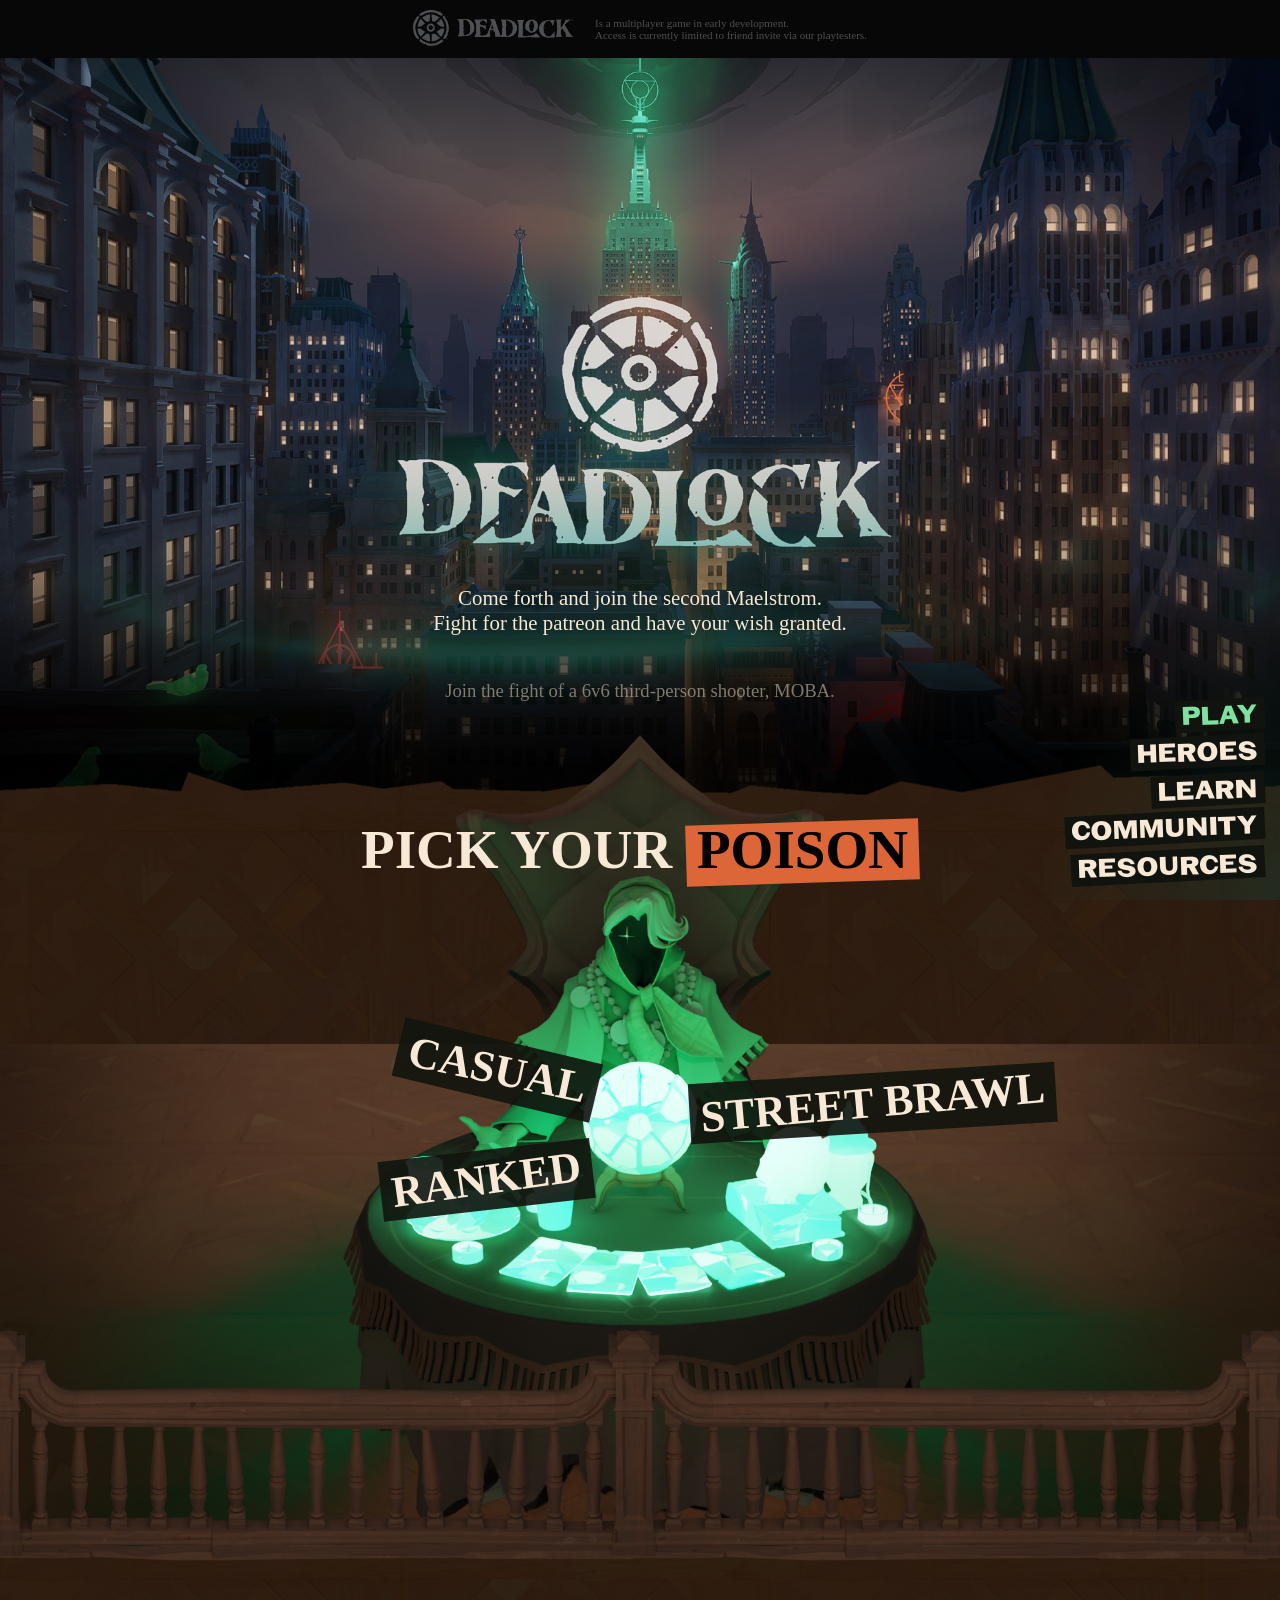
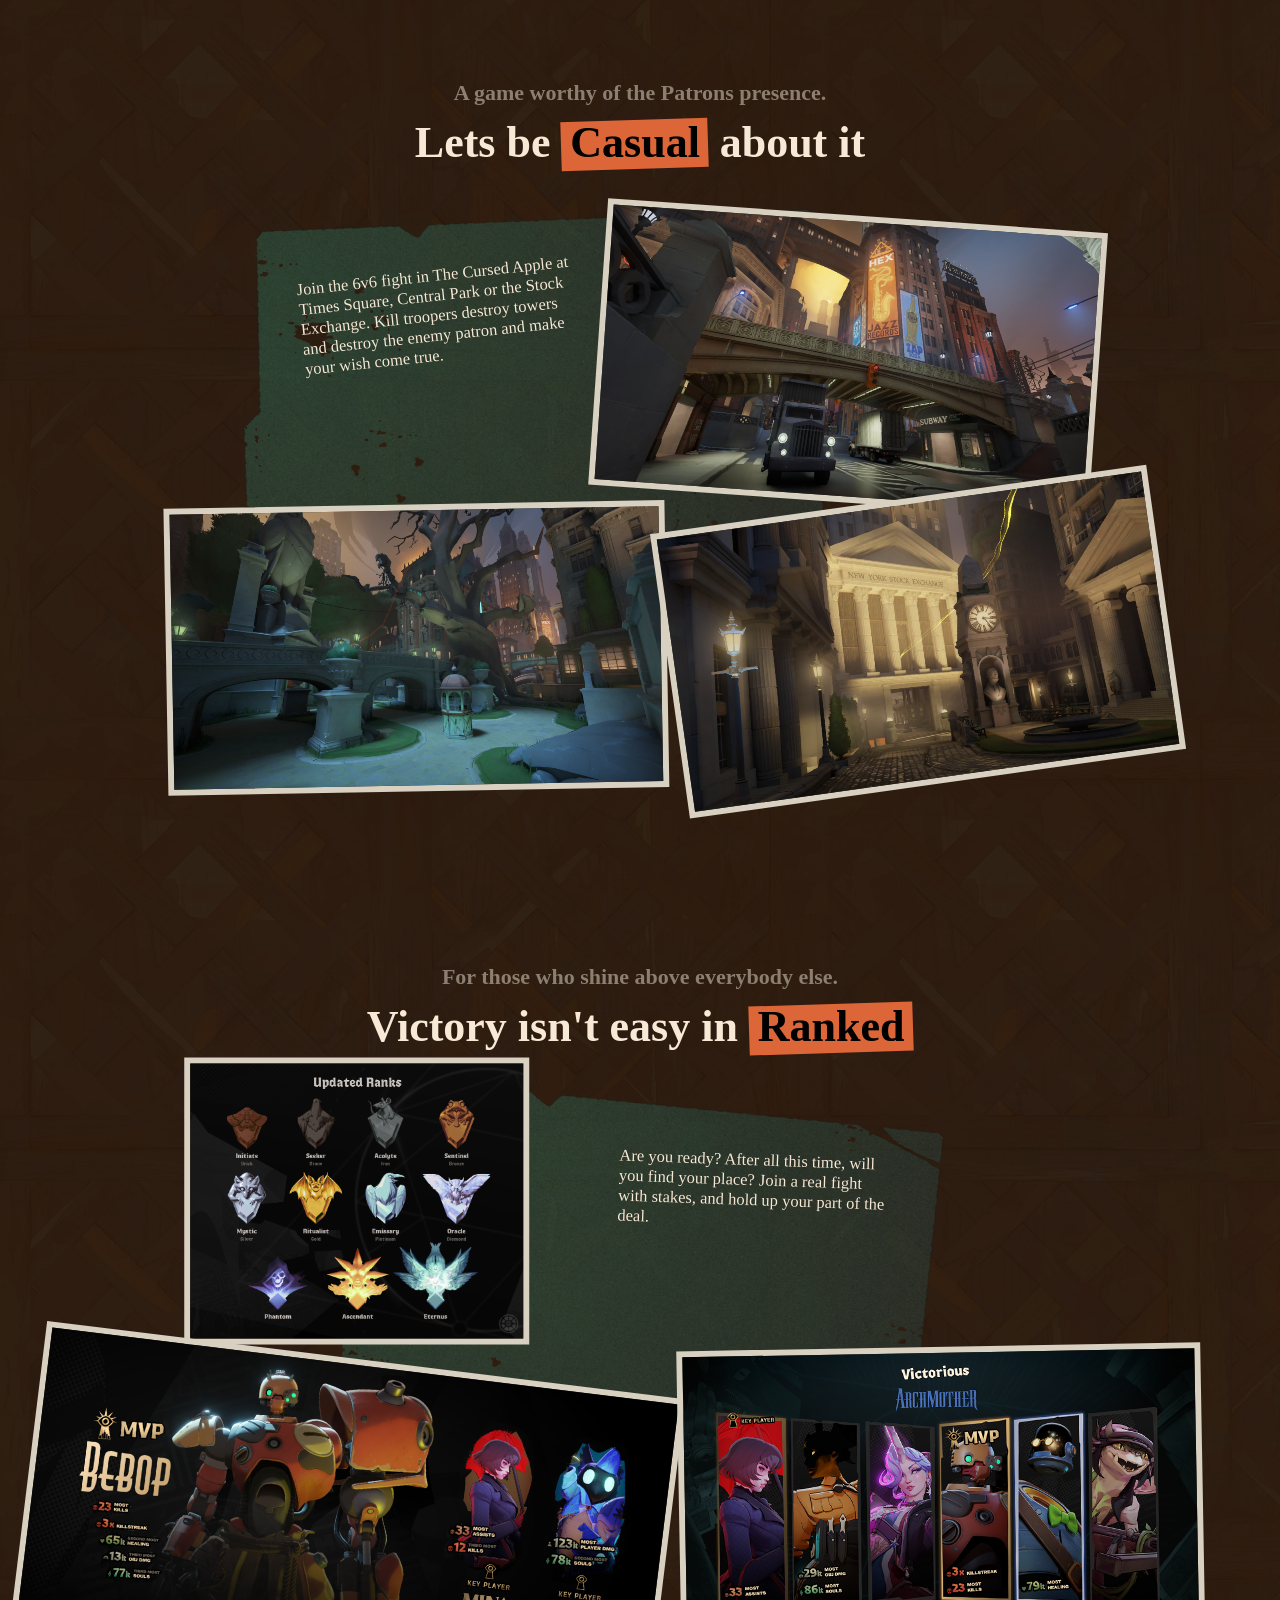
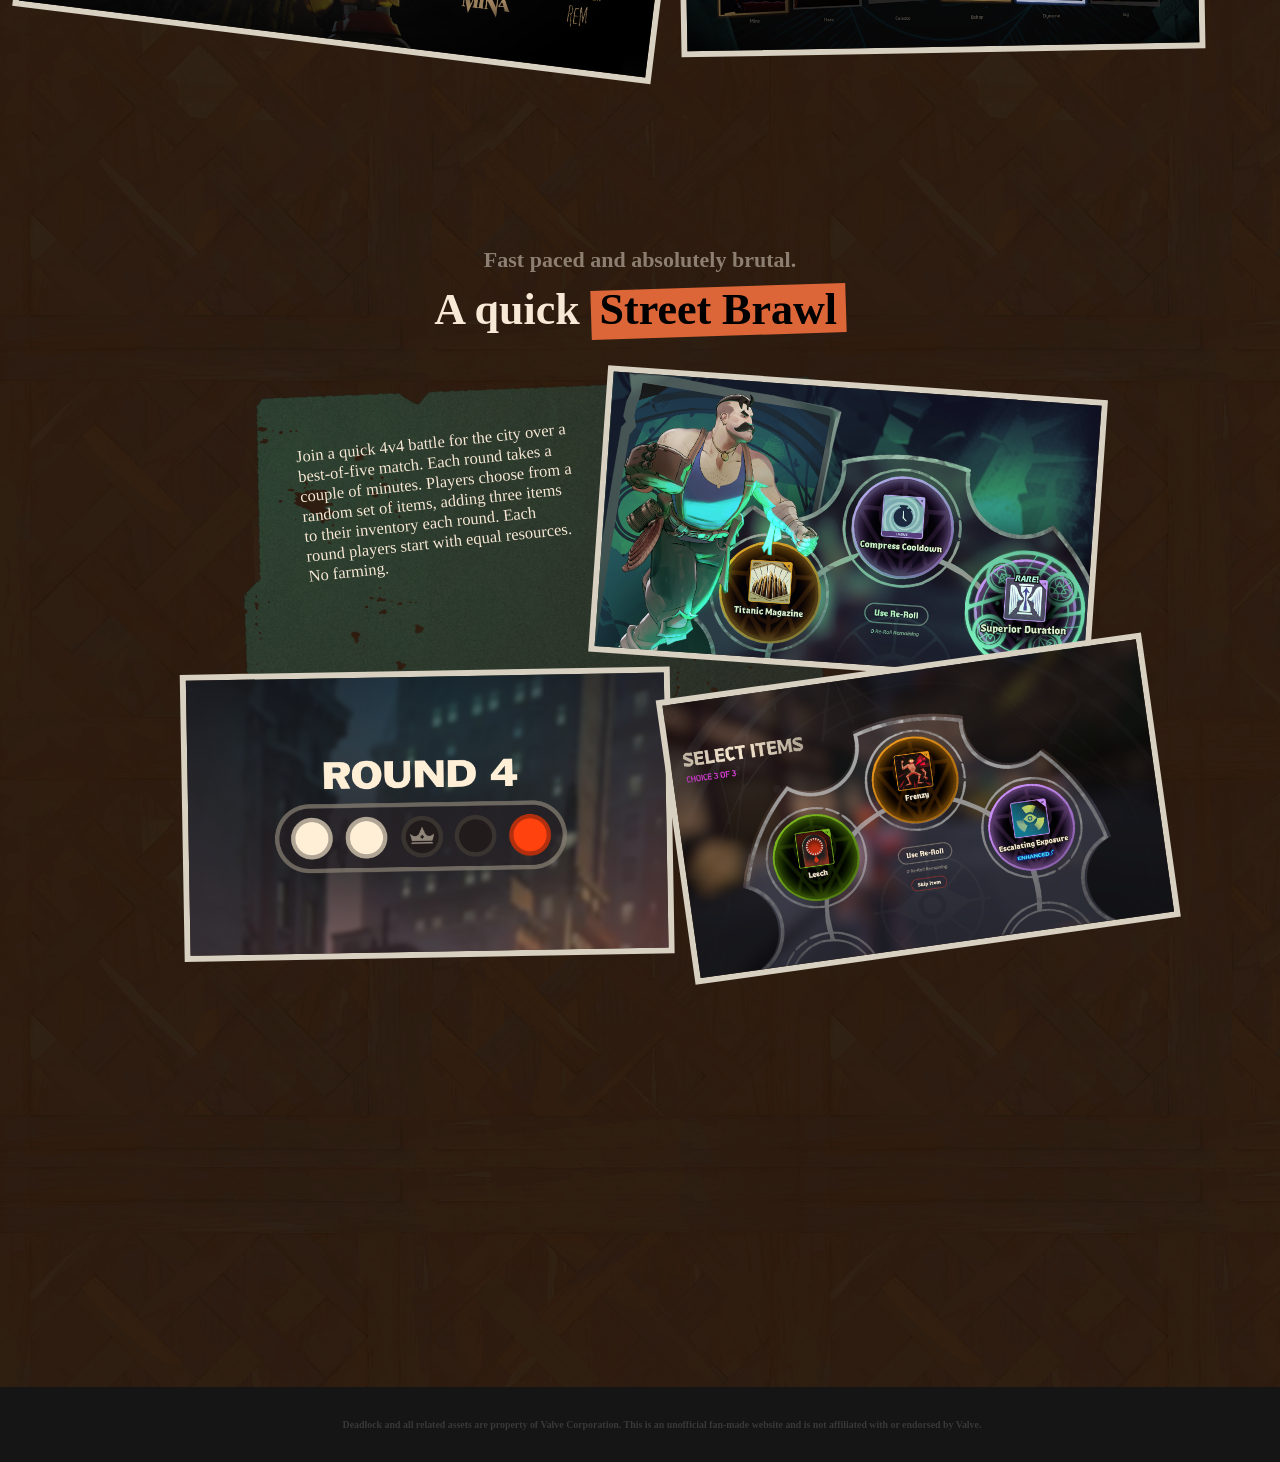
==== commit 3af2340d: "a" ====
--- a/index.html
+++ b/index.html
@@ -40,7 +40,7 @@
         <div class="text">
             <p>
                 Join the 6v6 fight in The Cursed Apple at Times Square, Central Park  or the Stock Exchange.
-                Kill troopers destroy towers and reach the Patrons and make your wish come true.
+                Kill troopers destroy towers and destroy the enemy patron and make your wish come true.
             </p>
         </div>
         <img src="images/times_square.jpg" alt="Times Square Card">
--- a/style.css
+++ b/style.css
@@ -184,7 +184,6 @@
     .introduction{
         background-size: 250vw;
         height: 540px;
-        background-image: 100%;
     }
 
     .tldr {
@@ -202,7 +201,7 @@
 @media (min-width: 701px) and (max-width: 800px) {
     .introduction {
         background-size: 160vw;
-        height: 640px;
+        height:720px;
     }
 
     .introduction h1 {
@@ -492,6 +491,44 @@
     animation: wobble-two 1.5s steps(1, end) infinite;
 }
 
+.highlight-yellow {
+    color:black;
+    position: relative;
+    isolation: isolate;
+    padding: 0 .2em;
+    text-decoration: none;
+}
+
+.highlight-yellow::before {
+    content: "";
+    position: absolute;
+    inset: .05em 0 -0.05em 0;
+    background-color: var(--color-hidden-king);
+    transform-origin: center;
+    rotate: -1.8deg;
+    z-index: -1;
+    animation: wobble-two 1.5s steps(1, end) infinite;
+}
+
+.highlight-green {
+    color:black;
+    position: relative;
+    isolation: isolate;
+    padding: 0 .2em;
+    text-decoration: none;
+}
+
+.highlight-green::before {
+    content: "";
+    position: absolute;
+    inset: .05em 0 -0.05em 0;
+    background-color: var(--color-green);
+    transform-origin: center;
+    rotate: -1.8deg;
+    z-index: -1;
+    animation: wobble-two 1.5s steps(1, end) infinite;
+}
+
 .gamemode-section h2{
     font-size:4rem;
     width:80rem;
@@ -792,7 +829,7 @@
     }
 
     .matchmaking h1 {
-        font-size: 3.5rem;
+        font-size: 2rem;
         translate: 0 -15rem;
     }
 
@@ -1366,7 +1403,7 @@
 
 @media only screen and (max-width: 700px) {
     .learn-text{
-        font-size: 1.1rem;
+        font-size: 1rem;
         width: 80vw;
     }
 
@@ -1383,9 +1420,10 @@
         height: 800px;
     }
 
-    .archmother .learn-text{
-        margin-top: 25rem;
-        font-size: 1rem;
+    .archmother .learn-text,
+    .hidden-king .learn-text{
+        margin-top: 23rem;
+        font-size: 14px;
     }
 
     .hidden-king{
@@ -1393,10 +1431,6 @@
         height: 800px;
     }
 
-    .hidden-king .learn-text{
-        margin-top: 25rem;
-        font-size: 1rem;
-    }
 
     .learn-text{
         margin-top: 0;
@@ -1554,6 +1588,11 @@
 }
 
 @media (max-width: 700px) {
+
+    .community{
+        height: auto;
+        background-color: var(--color-dark-green);
+    }
     .community-header {
         font-size: 3rem;
     }
@@ -1634,3 +1673,170 @@
 }
 
 /* --------------- END OF COMMUNITY --------------- */
+
+/* --------------- NOTEBOOK SCALING ISSUE / NOTEBOOK MA SCALE 150% tak tohle je fix na to --------------- */
+@media (min-width: 802px) {
+    html {
+        font-size: clamp(11px, calc(100vw / 120), 16px);
+    }
+
+    .introduction,
+    .resources,
+    .learn,
+    .community,
+    .matchmaking,
+    .hidden-king,
+    .archmother {
+        background-size: 120rem auto;
+    }
+
+    header { font-size: 1rem; }
+    .hero-box span { font-size: .8125rem; }
+
+    .introduction { height: 67.5rem; }
+    .gamemode-section { height: 256.25rem; }
+    .matchmaking { height: 75rem; }
+    .learn, .community { height: 50rem; }
+    .hidden-king, .archmother { height: 75rem; }
+}
+/* --------------- END OF NOTEBOOK SCALING ISSUE --------------- */
+
+/* --------------- LANES --------------- */
+
+.lanes {
+    display: flex;
+    flex-direction: column;
+    align-items: center;
+    padding-bottom: 12rem;
+
+    background-image: url("images/wood_darker.png");
+    background-position: center;
+    background-size: 800px;
+    background-repeat: repeat;
+}
+
+.lanes h1 {
+    margin: 0;
+    padding-top: 10rem;
+    font-size: 4.5rem;
+    text-align: center;
+}
+
+.lanes .learn-text {
+    margin-top: 5rem;
+}
+
+.lane-grid {
+    display: grid;
+    grid-template-columns: repeat(2, minmax(0, 1fr));
+    width: min(92rem, 94vw);
+    gap: 2rem;
+    margin-top: 8rem;
+}
+
+.lane-window {
+    position: relative;
+    rotate: 1deg;
+}
+
+.lane-window:nth-child(even) {
+    rotate: -2.5deg;
+}
+
+.lane-titlebar {
+    box-sizing: border-box;
+    width: 60%;
+    height: 5rem;
+    padding: 1rem;
+    margin-left: 26.7%;
+    translate: 0 2rem;
+    color: black;
+
+    font-family: ValvePulp, Oracle, Arial;
+    font-size: 2.5rem;
+    text-transform: uppercase;
+    text-align: center;
+    white-space: nowrap;
+}
+
+.lane-titlebar a {
+    margin-right: 5rem;
+}
+
+.lane-titlebar .highlight-green:before,
+.lane-titlebar .highlight-yellow:before {
+    inset: -.75rem -2rem;
+}
+
+.lane-titlebar i {
+    width: 0.9rem;
+    height: 0.9rem;
+    background: black;
+}
+
+.lane-window img {
+    display: block;
+    width: 100%;
+    aspect-ratio: 16 / 10;
+    object-fit: cover;
+
+    outline: var(--text-primary) solid 0.5rem;
+}
+
+.lane-window p {
+    margin: 0;
+    padding: 1rem 1.2rem 1.4rem;
+    font-family: Jost;
+    font-size: 1.4rem;
+    background-color: var(--color-dark-green);
+}
+
+@media (min-width: 801px) and (max-width: 1100px) {
+    .lane-titlebar {
+        font-size: 1.9rem;
+    }
+
+    .lane-titlebar a {
+        margin-right: 3rem;
+    }
+
+    .lane-window p {
+        font-size: 1.2rem;
+    }
+}
+
+@media (max-width: 800px) {
+    .lanes h1 {
+        padding-top: 5rem;
+        font-size: 3rem;
+    }
+
+    .lanes .learn-text {
+        margin-top: 2rem;
+    }
+
+    .lane-grid {
+        grid-template-columns: 1fr;
+        width: 85vw;
+        margin-top: 3rem;
+        gap: 3rem;
+    }
+
+    .lane-titlebar {
+        font-size: 1.6rem;
+        height: 3.5rem;
+        padding: 0.6rem;
+        width: 70%;
+        margin-left: 15%;
+        translate: 0 1.2rem;
+    }
+
+    .lane-titlebar a {
+        margin-right: 0;
+    }
+
+    .lane-window p {
+        font-size: 1rem;
+    }
+}
+/* --------------- END OF LANES --------------- */
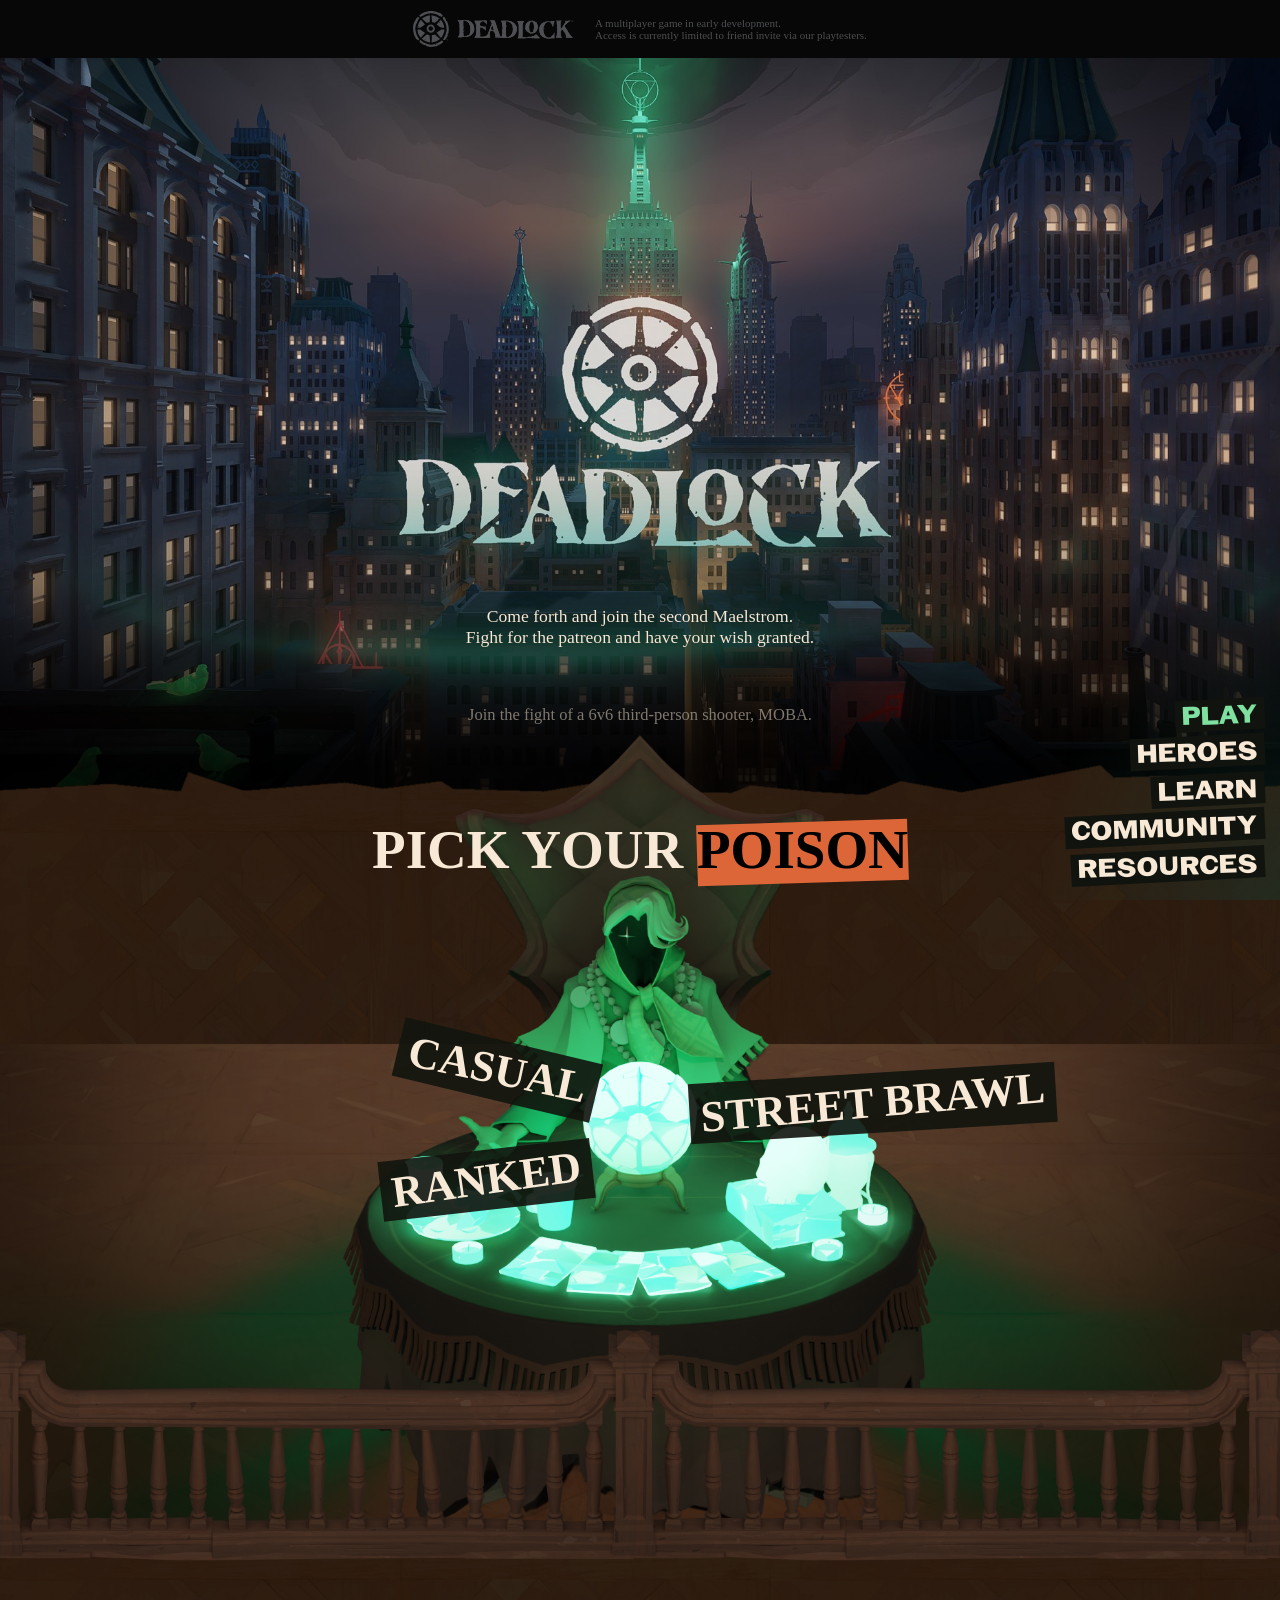
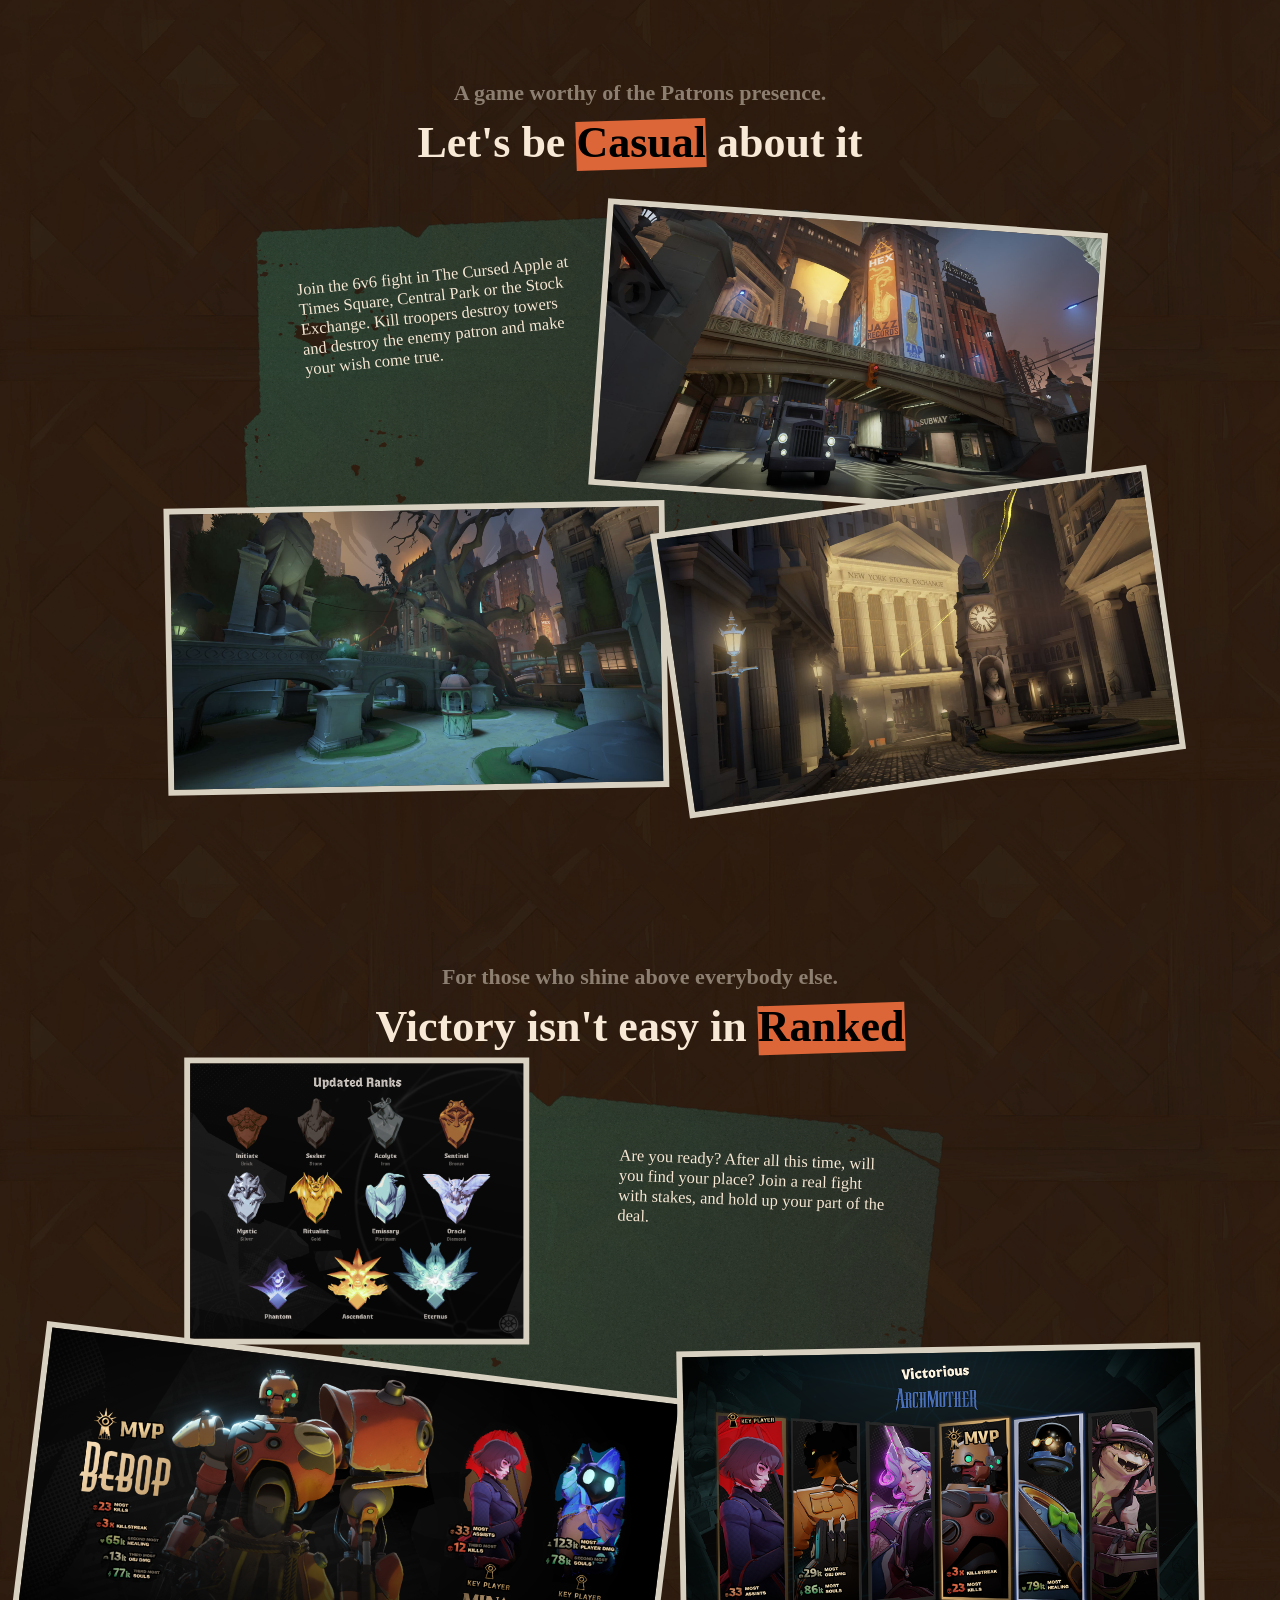
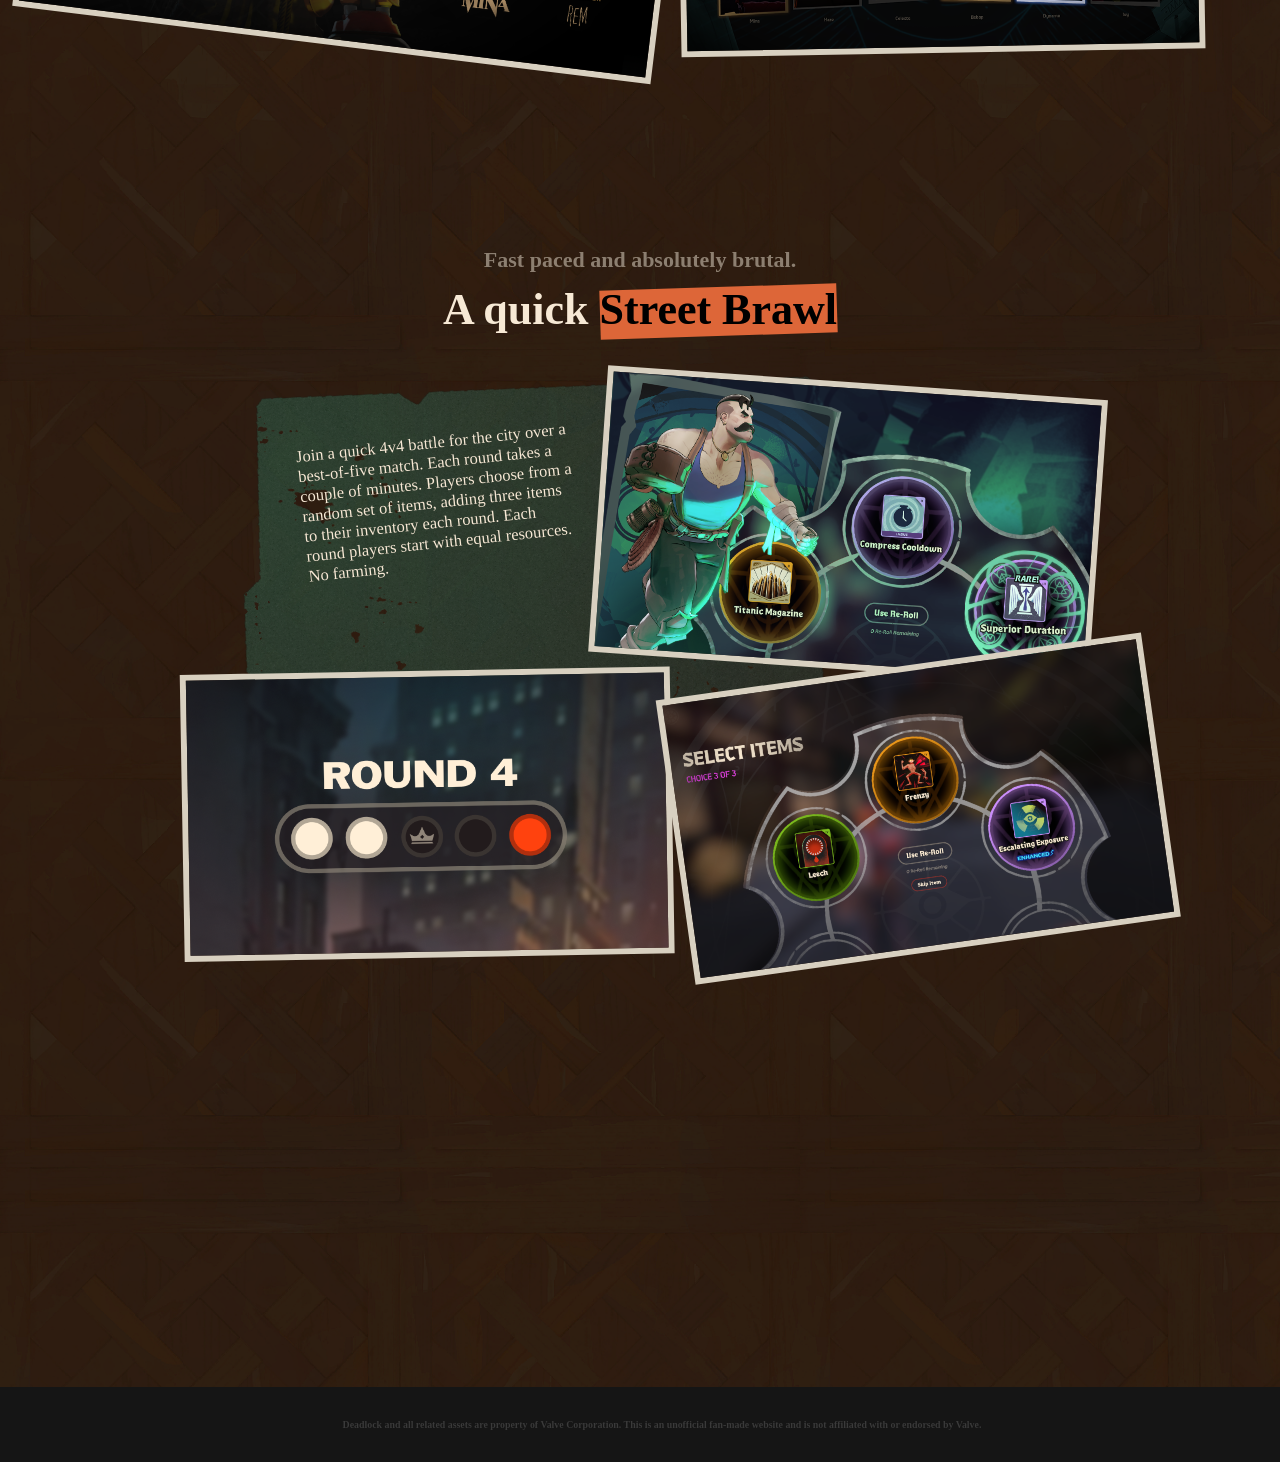
==== commit fca782ce: "heroes rework and changes" ====
--- a/index.html
+++ b/index.html
@@ -3,29 +3,33 @@
 <head>
     <meta charset="utf-8">
     <meta name="viewport" content="width=device-width, initial-scale=1">
-    <title>Deadlock</title>
+    <title>Play - Deadlock Fan Site</title>
     <link rel="icon" href="svg/logo.svg">
     <link rel="stylesheet" href="style.css">
     <meta name="viewport" content="width=device-width, initial-scale=1">
+    <meta name="keywords" content="Deadlock, Deadlock game, MOBA, third-person shooter, 6v6, multiplayer, Patrons, Cursed Apple, Maelstrom, Deadlock fan site">
+    <meta name="author" content="Tomáš Vik">
 </head>
 <body>
 <header>
-    <a href="/index.html"><img src="svg/deadlock_logo.svg" alt="header_logo"></a>
-    Is a multiplayer game in early development.<br>
+    <img src="svg/deadlock_logo.svg" alt="Deadlock Logo">
+    A multiplayer game in early development.<br>
     Access is currently limited to friend invite via our playtesters.
 </header>
+<main>
 <section class="introduction">
-    <div class="lore">
+    <h1>Welcome to Deadlock</h1>
+    <p class="lore">
         Come forth and join the second Maelstrom.<br>
         Fight for the patreon and have your wish granted.
-    </div>
-    <div class="tldr">
+    </p>
+    <p class="tldr">
         Join the fight of a 6v6 third-person shooter, MOBA.<br>
-    </div>
+    </p>
 </section>
 
 <section class="matchmaking">
-    <h1>Pick your <b class="highlight">poison</b></h1>
+    <h2>Pick your <span class="highlight">poison</span></h2>
     <a class="casual" href="#casual">Casual</a>
     <a class="ranked" href="#ranked">Ranked</a>
     <a class="street-brawl" href="#street-brawl">Street Brawl</a>
@@ -35,7 +39,7 @@
 
 <section class="gamemode-section">
     <a class="presenting" id="casual">A game worthy of the Patrons presence.</a>
-    <h2>Lets be <a class="highlight">Casual</a> about it</h2>
+    <h2>Let's be <span class="highlight">Casual</span> about it</h2>
     <div class="card">
         <div class="text">
             <p>
@@ -49,7 +53,7 @@
     </div>
 
     <a class="presenting" id="ranked">For those who shine above everybody else.</a>
-    <h2>Victory isn't easy in <a class="highlight">Ranked</a></h2>
+    <h2>Victory isn't easy in <span class="highlight">Ranked</span></h2>
     <div class="card card-right">
         <div class="text">
             <p>
@@ -63,7 +67,7 @@
     </div>
 
     <a class="presenting" id="street-brawl">Fast paced and absolutely brutal.</a>
-    <h2>A quick <a class="highlight">Street Brawl</a></h2>
+    <h2>A quick <span class="highlight">Street Brawl</span></h2>
     <div class="card">
         <div class="text">
             <p>
@@ -78,7 +82,7 @@
         <img class="img3" src="images/street_brawl3.png" alt="Street Brawl 3">
     </div>
 </section>
-
+</main>
 <footer>
     <p>
         Deadlock and all related assets are property of Valve Corporation.
--- a/style.css
+++ b/style.css
@@ -70,6 +70,7 @@
     --matchmaking-font-size:4rem;
     --color-archmother:#3874AE;
     --color-hidden-king:#FFAC11;
+    --hero-color:#F7E9D5;
 }
 
 @media (max-width: 700px) {
@@ -161,21 +162,21 @@
 }
 
 .introduction h1 {
-    margin: 0;
     text-align: center;
-    font-size: 8rem;
+    font-size: 2.25rem;
+    z-index: -1;
 }
 
 .lore {
     text-align: center;
-    padding-top:48rem;
-    font-size: 1.9rem;
+    padding-top:42rem;
+    font-size: 1.6rem;
 }
 
 .tldr {
     text-align: center;
-    padding-top:4rem;
-    font-size: 1.7em;
+    padding-top:2rem;
+    font-size: 1.5em;
     color: rgba(247,233,213,.5);
     font-family:Jost;
 }
@@ -209,12 +210,13 @@
     }
 
     .lore {
-        padding-top: 28rem;
+        margin: 22rem 0 0 0;
+
         font-size: 1.4rem;
     }
 
     .tldr {
-        padding-top: 2rem;
+        padding-top: 0;
         font-size: 1.2rem;
     }
 }
@@ -324,20 +326,20 @@
         display: none;
     }
 }
-    @media (min-width: 701px) and (max-width: 800px) {
-        .footer-nav {
-            padding: 1rem 1.25rem;
-            gap: 0.1rem;
-        }
-
-        .footer-nav a {
-            font-size: 1.6rem;
-        }
-    }
-
-
-
-    /* ----------- END OF NAV FOOTER ----------- */
+@media (min-width: 701px) and (max-width: 800px) {
+    .footer-nav {
+        padding: 1rem 1.25rem;
+        gap: 0.1rem;
+    }
+
+    .footer-nav a {
+        font-size: 1.6rem;
+    }
+}
+
+
+
+/* ----------- END OF NAV FOOTER ----------- */
 
 /* ----------- REAL FOOTER ----------- */
 footer {
@@ -372,21 +374,21 @@
         font-size: 12px;
     }
 }
-    @media (min-width: 701px) and (max-width: 800px) {
-        footer {
-            margin-top: -3rem;
-            padding: 1.5rem;
-            gap: 1rem;
-            font-size: 0.8rem;
-        }
-
-        footer img {
-            height: 1.5rem;
-        }
-    }
-
-
-    /* ----------- END OF REAL FOOTER ----------- */
+@media (min-width: 701px) and (max-width: 800px) {
+    footer {
+        margin-top: -3rem;
+        padding: 1.5rem;
+        gap: 1rem;
+        font-size: 0.8rem;
+    }
+
+    footer img {
+        height: 1.5rem;
+    }
+}
+
+
+/* ----------- END OF REAL FOOTER ----------- */
 
 /* ----------- GAMEMODES ----------- */
 
@@ -407,7 +409,6 @@
     color:black;
     position: relative;
     isolation: isolate;
-    padding: 0 .2em;
     text-decoration: none;
 }
 
@@ -419,7 +420,6 @@
     transform-origin: center;
     rotate: -1.8deg;
     z-index: -1;
-    animation: wobble 1.5s steps(1, end) infinite;
 }
 
 @keyframes wobble {
@@ -444,7 +444,6 @@
     transform-origin: center;
     rotate: -1.8deg;
     z-index: -1;
-    animation: wobble-two 1.5s steps(1, end) infinite;
 }
 
 @keyframes wobble-two {
@@ -469,7 +468,6 @@
     transform-origin: center;
     rotate: -1.8deg;
     z-index: -1;
-    animation: wobble-two 1.5s steps(1, end) infinite;
 }
 
 .highlight-blue {
@@ -488,7 +486,6 @@
     transform-origin: center;
     rotate: -1.8deg;
     z-index: -1;
-    animation: wobble-two 1.5s steps(1, end) infinite;
 }
 
 .highlight-yellow {
@@ -507,7 +504,6 @@
     transform-origin: center;
     rotate: -1.8deg;
     z-index: -1;
-    animation: wobble-two 1.5s steps(1, end) infinite;
 }
 
 .highlight-green {
@@ -526,7 +522,6 @@
     transform-origin: center;
     rotate: -1.8deg;
     z-index: -1;
-    animation: wobble-two 1.5s steps(1, end) infinite;
 }
 
 .gamemode-section h2{
@@ -735,7 +730,7 @@
     background-repeat: no-repeat;
 }
 
-.matchmaking h1 {
+.matchmaking h2 {
     font-size: 5rem;
     grid-area: 1 / 1;
     translate: 0 -26rem;
@@ -865,7 +860,7 @@
         translate: 0 -12rem;
     }
 
-    .matchmaking h1 {
+    .matchmaking h2 {
         font-size: 3rem;
         translate: 0 -12rem;
     }
@@ -918,11 +913,10 @@
 }
 
 
-
-
 /* --------------- HEROES --------------- */
 
 .hero-section {
+    position: relative;
     height: auto;
     min-height: 75rem;
 }
@@ -983,14 +977,6 @@
     75%  { background-image: url("images/fire_anim/fire4.png"); rotate:6deg }
 }
 
-.hero-box img {
-    width: 100%;
-    height: 100%;
-
-    object-fit: cover;
-    display: block;
-}
-
 .hero-box span {
     position: absolute;
     bottom: 0;
@@ -1057,7 +1043,6 @@
 
     opacity: 1;
     background-color: var(--color-dark-green);
-    animation: name_wobble 2s steps(1, end) infinite;
 }
 
 @keyframes name_wobble {
@@ -1068,18 +1053,20 @@
 }
 
 .hero-render {
-    z-index: -2;
-    translate: 0 -81vh;
-    float: right;
-    height: 50rem;
-    max-height: 1024px;
-    object-fit: contain;
-}
-
-.hero-description{
-    margin: 5vh 7.5vw;
+    display: block;
+    width: 80%;
+    height: auto;
+    margin: 0 auto;
+}
+
+.hero-description {
+    position: relative;
+    isolation: isolate;
+    margin: 5rem 5rem 10rem 5rem;
     padding: 2rem 5rem;
     width: 75rem;
+    max-width: 85vw;
+    box-sizing: border-box;
     height: fit-content;
 
     font-size: 1.6rem;
@@ -1090,18 +1077,69 @@
     content: "";
 
     position: absolute;
-    translate: 5rem 55rem;
-    width: 60vw;
-    height: 72vh;
-
-    inset: -0.05em -1.5em -0.05em -1.5em;
+    inset: -0.5rem -1.5rem;
     transform-origin: center;
     rotate: -2deg;
 
     z-index: -1;
 
-    opacity: 1;
     background-color: var(--color-dark-green);
+}
+
+.hero-description {
+    white-space: normal;
+}
+
+.hero-role {
+    display: inline-block;
+    margin: 0 0 1rem;
+    padding: 0.2rem 0.8rem;
+
+    font-size: 2.5rem;
+    font-weight: 600;
+
+    text-transform: uppercase;
+    color: var(--text-primary, #F7E9D5);
+    background: rgba(0, 0, 0, 0.35);
+    background: color-mix(in srgb, var(--hero-color, #405050) 30%, #000);
+    border: 2px solid var(--hero-color, #F7E9D5);
+}
+
+.hero-voiceline {
+    margin: 1.2rem 0;
+    padding: 0.3rem 0 0.3rem 1rem;
+    border-left: 0.3rem solid var(--hero-color, #F7E9D5);
+    font-size: 1.15em;
+    font-style: italic;
+}
+
+.hero-voiceline p {
+    margin: 0;
+}
+
+.hero-voiceline p::before {
+    content: "\201C";
+}
+
+.hero-voiceline p::after {
+    content: "\201D";
+}
+
+.hero-tip {
+    margin: 1.2rem 0 0;
+    font-size: 2rem;
+    padding: 0.8rem 1rem;
+    background: rgba(0, 0, 0, 0.3);
+    border: 1px solid rgba(247, 233, 213, 0.35);
+}
+
+.hero-tip-label {
+    margin-right: 0.5rem;
+    font-size: 0.85em;
+    font-weight: 600;
+    letter-spacing: 0.08em;
+    text-transform: uppercase;
+    color: var(--text-primary, #F7E9D5);
 }
 
 
@@ -1128,16 +1166,6 @@
         width: fit-content;
         margin: 2rem auto 1rem;
         font-size: 2.5rem;
-    }
-
-    .hero-render {
-        float: none;
-        translate: none;
-        display: block;
-        width: 80%;
-        height: auto;
-        max-height: none;
-        margin: 0 auto;
     }
 
     .hero-description {
@@ -1155,7 +1183,12 @@
         height: auto;
         inset: 0;
     }
-}
+    .hero-tip{
+        font-size: 1rem;
+    }
+
+}
+
 @media (min-width: 701px) and (max-width: 800px) {
     .hero-header {
         font-size: 3rem;
@@ -1182,13 +1215,7 @@
     }
 
     .hero-render {
-        float: none;
-        translate: none;
-        display: block;
         width: 60%;
-        height: auto;
-        max-height: none;
-        margin: 0 auto;
     }
 
     .hero-description {
@@ -1207,9 +1234,36 @@
         height: auto;
         inset: 0;
     }
-}
-
-
+
+    .hero-tip{
+        font-size: 1rem;
+    }
+}
+
+@media (min-width: 801px) {
+    .hero-render {
+        position: absolute;
+        right: 0;
+        translate: 0 -81vh;
+        width: auto;
+        height: 50rem;
+        margin: 0;
+        object-fit: contain;
+        object-position: center bottom;
+    }
+}
+
+.script-error {
+    margin: 1rem 5vw;
+    padding: 0.8rem 1rem;
+    font-size: 1.4rem;
+    background: var(--color-dark-green);
+    border: 2px solid var(--color-hidden-king);
+}
+
+.script-error[hidden] {
+    display: none !important;
+}
 /* --------------- END OF HEROES --------------- */
 
 /* --------------- RESOURCES --------------- */
@@ -1221,6 +1275,13 @@
     height: 55rem;
 }
 
+.resources h1{
+    position: absolute;
+    font-size: 4rem;
+    text-align: center;
+    width: 100%;
+}
+
 .usage {
     padding:0 3rem;
     flex: 1;
@@ -1360,6 +1421,13 @@
     z-index: -1;
 }
 
+.learn-text .voiceline
+{
+    font-size: 1.4rem;
+    font-style: italic;
+    text-align: center;
+}
+
 .learn h1 {
     margin: 0;
     padding-top: 10rem;
@@ -1400,6 +1468,14 @@
 .archmother .learn-text {
     margin-top: 45rem;
 }
+.hidden-king h2, .archmother h2{
+    margin: 0;
+    width:100%;
+    font-size: 2rem;
+    text-align: center;
+
+}
+
 
 @media only screen and (max-width: 700px) {
     .learn-text{
@@ -1715,7 +1791,7 @@
     background-repeat: repeat;
 }
 
-.lanes h1 {
+.lanes h2 {
     margin: 0;
     padding-top: 10rem;
     font-size: 4.5rem;
@@ -1747,25 +1823,38 @@
     box-sizing: border-box;
     width: 60%;
     height: 5rem;
-    padding: 1rem;
-    margin-left: 26.7%;
+    padding: .5rem;
+    margin-left: 34.7%;
     translate: 0 2rem;
     color: black;
+    translate: 5% -10%;
 
     font-family: ValvePulp, Oracle, Arial;
-    font-size: 2.5rem;
+    font-size: 2rem;
     text-transform: uppercase;
     text-align: center;
     white-space: nowrap;
 }
 
+.lane-titlebar .highlight::before{
+    inset: -.75rem -2rem;
+}
+
 .lane-titlebar a {
-    margin-right: 5rem;
-}
-
-.lane-titlebar .highlight-green:before,
-.lane-titlebar .highlight-yellow:before {
+    position: relative;
+    z-index: 0;
+}
+
+/* Add spacing for the rift */
+.lane-titlebar span + span {
+    margin-left: 2rem;
+}
+
+.lane-titlebar .highlight-green::before,
+.lane-titlebar .highlight-yellow::before,
+.lane-titlebar .highlight-blue::before {
     inset: -.75rem -2rem;
+    z-index: -1;
 }
 
 .lane-titlebar i {
@@ -1803,6 +1892,7 @@
     .lane-window p {
         font-size: 1.2rem;
     }
+
 }
 
 @media (max-width: 800px) {
@@ -1840,3 +1930,232 @@
     }
 }
 /* --------------- END OF LANES --------------- */
+
+/* --------------- PRINT --------------- */
+@media print {
+    @page {
+        size: A4;
+        margin: 1.5cm;
+    }
+
+    *,
+    *::before,
+    *::after {
+        position: static !important;
+        float: none !important;
+        translate: none !important;
+        rotate: none !important;
+        transform: none !important;
+        animation: none !important;
+        transition: none !important;
+        text-shadow: none !important;
+        box-shadow: none !important;
+        background: none !important;
+        content: none !important;
+    }
+
+    html,
+    body {
+        width: auto !important;
+        height: auto !important;
+        overflow: visible !important;
+        background: #fff !important;
+        color: #000 !important;
+        font-family: Georgia, "Times New Roman", serif !important;
+        font-size: 11pt !important;
+        line-height: 1.4 !important;
+    }
+
+    main,
+    section,
+    div,
+    article {
+        display: block !important;
+        width: auto !important;
+        height: auto !important;
+        min-height: 0 !important;
+        max-width: 100% !important;
+        margin-left: 0 !important;
+        margin-right: 0 !important;
+        padding: 0 !important;
+        color: #000 !important;
+    }
+
+    header {
+        display: block !important;
+        height: auto !important;
+        padding: 0 0 .4cm !important;
+        margin: 0 0 .6cm !important;
+        border-bottom: 1pt solid #000;
+        color: #000 !important;
+        font-size: 10pt !important;
+        text-align: left !important;
+    }
+
+    header::before {
+        content: "Deadlock Fan Page" !important;
+        display: block;
+        margin-bottom: .2cm;
+        font-size: 18pt;
+        font-weight: bold;
+    }
+
+    header img,
+    .footer-nav,
+    .matchmaking,
+    .page-break,
+    .heroes,
+    .hero-render,
+    .lane-titlebar i {
+        display: none !important;
+    }
+
+    h1,
+    h2,
+    h3 {
+        display: block !important;
+        width: auto !important;
+        margin: .6cm 0 .25cm !important;
+        padding: 0 !important;
+        color: #000 !important;
+        font-family: Arial, Helvetica, sans-serif !important;
+        text-align: left !important;
+        text-transform: none !important;
+        break-after: avoid;
+    }
+
+    h1 { font-size: 22pt !important; }
+    h2 { font-size: 16pt !important; }
+    h3 { font-size: 13pt !important; }
+
+    p,
+    .lore,
+    .tldr,
+    .presenting,
+    .learn-text,
+    .hero-description,
+    .community-intro,
+    .community-note,
+    .usage,
+    .lane-window p {
+        display: block !important;
+        width: auto !important;
+        margin: 0 0 .3cm !important;
+        padding: 0 !important;
+        color: #000 !important;
+        font-size: 11pt !important;
+        text-align: left !important;
+        orphans: 3;
+        widows: 3;
+    }
+
+    .highlight,
+    .highlight-two,
+    .highlight-dark,
+    .highlight-blue,
+    .highlight-yellow,
+    .highlight-green {
+        color: #000 !important;
+        padding: 0 !important;
+        font-weight: bold;
+    }
+
+    a,
+    a:visited {
+        display: inline !important;
+        width: auto !important;
+        margin: 0 !important;
+        padding: 0 !important;
+        color: #000 !important;
+        text-decoration: underline !important;
+        text-transform: none !important;
+        font-size: inherit !important;
+    }
+
+    a[href^="http"]::after {
+        content: " (" attr(href) ")" !important;
+        font-size: 9pt;
+        text-transform: none;
+        word-break: break-all;
+    }
+
+    img {
+        max-width: 100% !important;
+        height: auto !important;
+        break-inside: avoid;
+        filter: none !important;
+    }
+
+    .card img,
+    .lane-window img {
+        display: block !important;
+        width: auto !important;
+        max-width: 9cm !important;
+        max-height: 6cm !important;
+        margin: 0 0 .3cm !important;
+    }
+
+    .community-grid,
+    .lane-grid {
+        display: block !important;
+    }
+
+    .community-card,
+    .lane-window,
+    .card {
+        display: block !important;
+        width: auto !important;
+        margin: 0 0 .5cm !important;
+        padding: 0 0 .3cm !important;
+        border: 0 !important;
+        border-bottom: .5pt solid #999 !important;
+        break-inside: avoid;
+    }
+
+    footer {
+        display: block !important;
+        height: auto !important;
+        margin: .8cm 0 0 !important;
+        padding: .3cm 0 0 !important;
+        border-top: 1pt solid #000;
+        color: #000 !important;
+        font-size: 9pt !important;
+        text-align: left !important;
+    }
+
+    footer p {
+        font-size: 9pt !important;
+        margin: 0 !important;
+    }
+}
+
+/* --------------- END OF PRINT --------------- */
+
+/* --------------- ANIMATIONS FOR EVERYTHING WITH A LINK --------------- */
+.footer-nav a::before,
+.community-card a::before,
+.usage a::before,
+.learn-text a::before{
+    animation: c_wobble 2s steps(1, end) infinite;
+}
+
+@media (prefers-reduced-motion: reduce) {
+    *, *::before, *::after {
+        animation: none !important;
+    }
+}
+
+.footer-nav a:nth-child(even)::before,
+.community-card:nth-child(even) a::before,
+.usage:nth-child(even) a::before ,
+.learn-text:nth-child(even) a::before{
+    animation: sb_wobble 2.5s steps(1, end) infinite;
+}
+
+@media (prefers-reduced-motion: reduce) {
+    *, *::before, *::after {
+        animation: none !important;
+    }
+}
+
+/* --------------- END OF ANIMATIONS FOR EVERYTHING WITH A LINK --------------- */
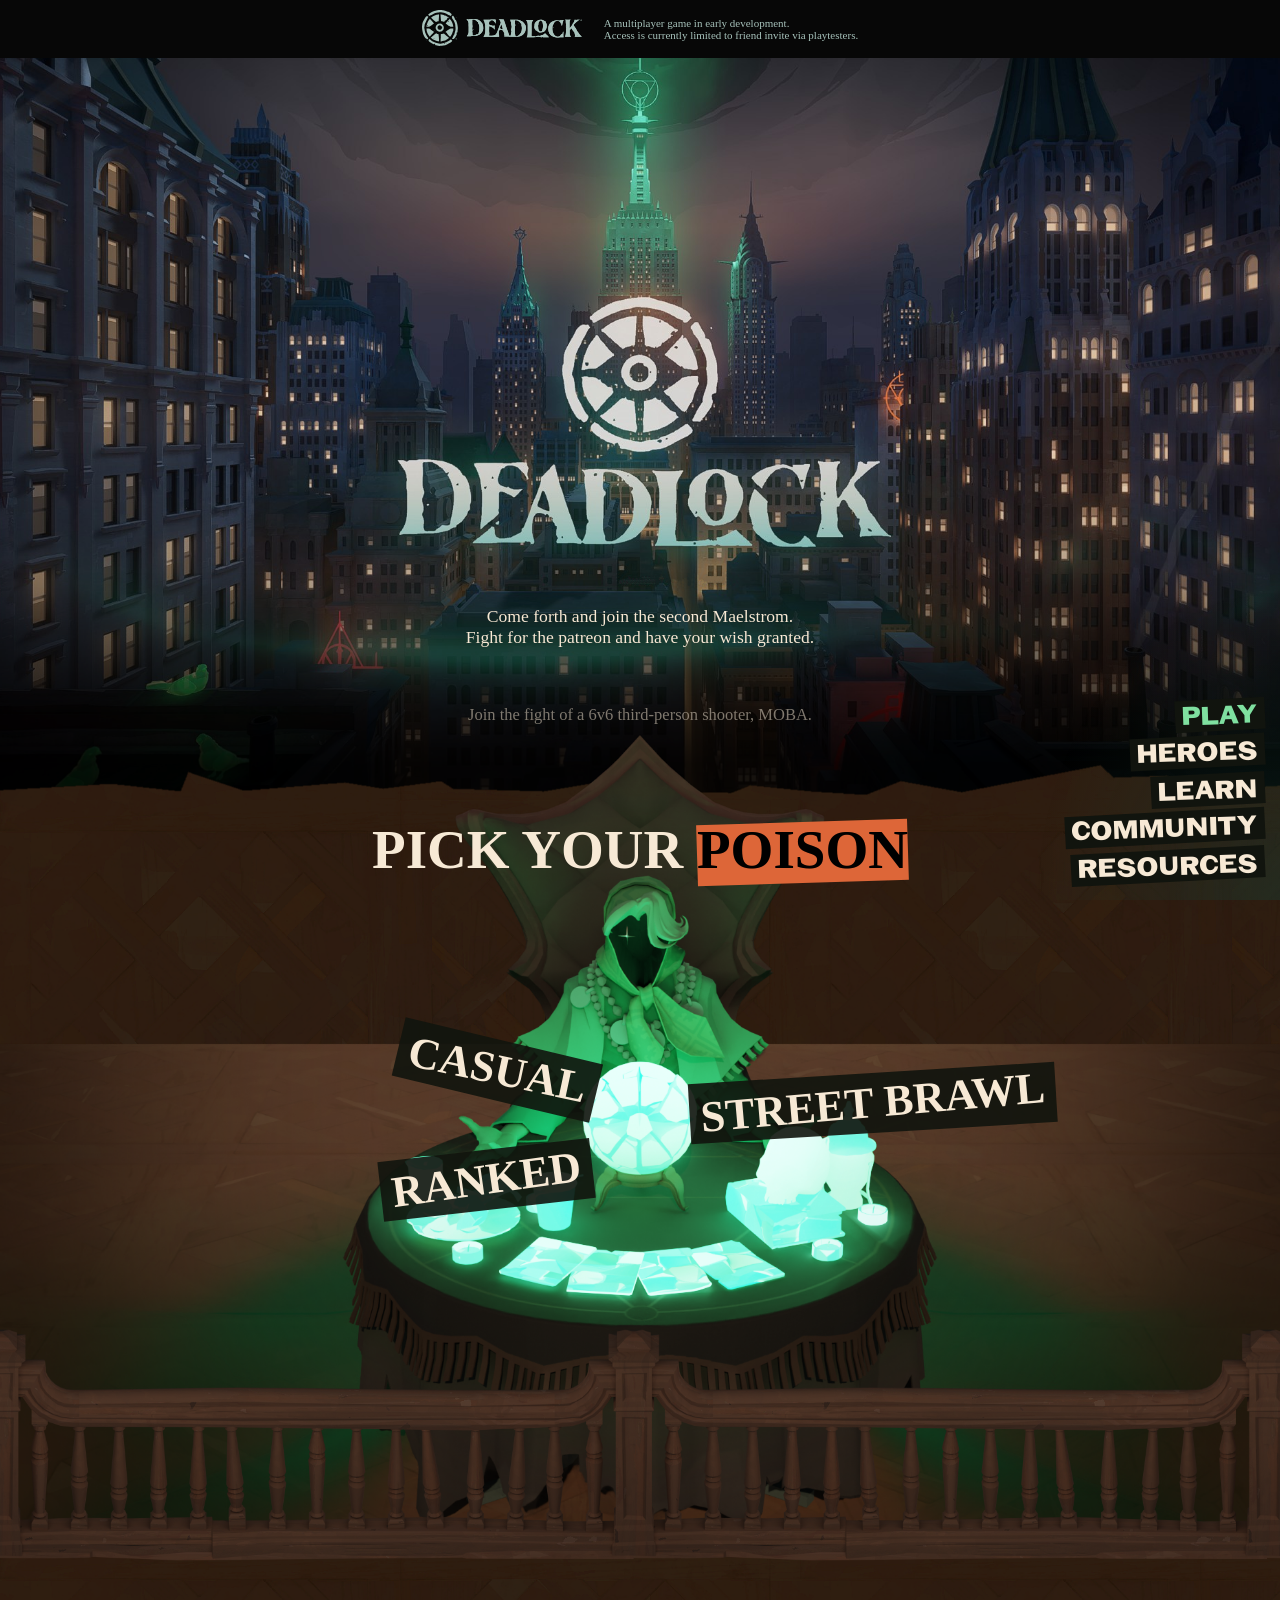
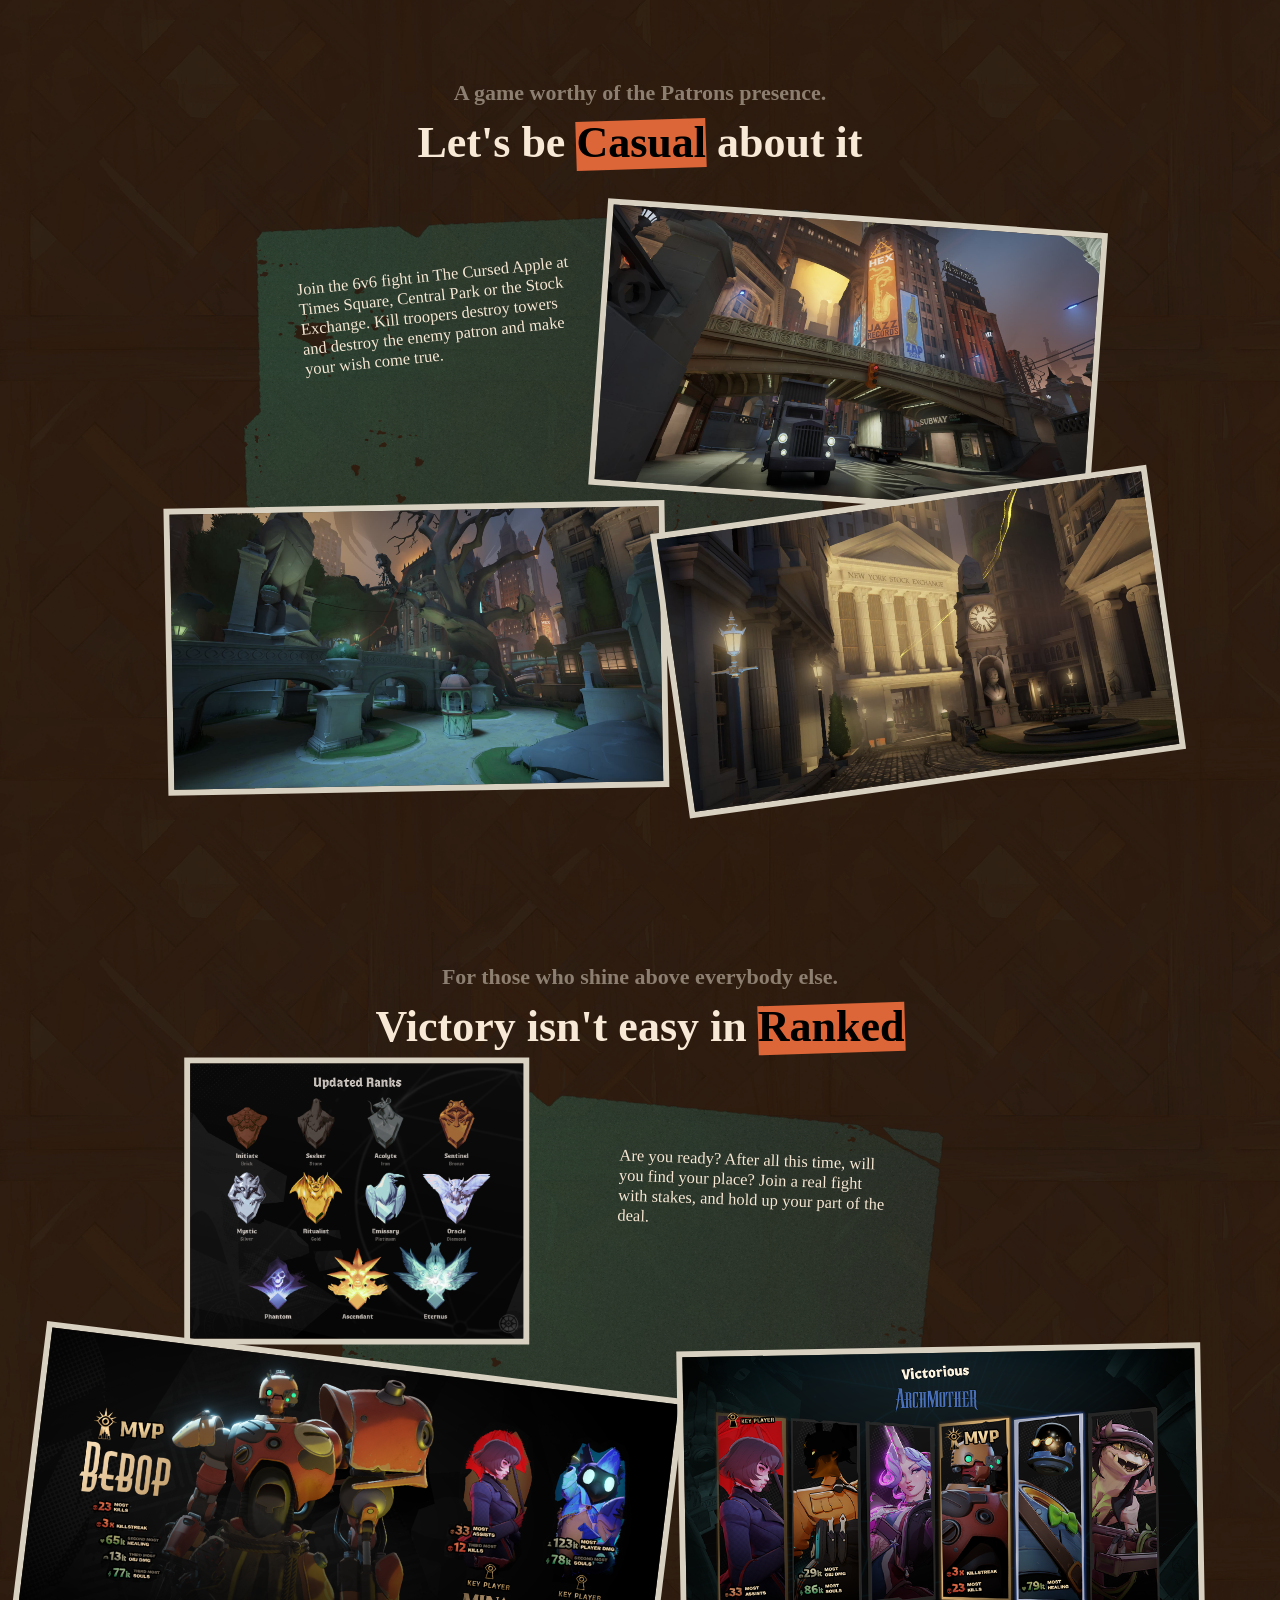
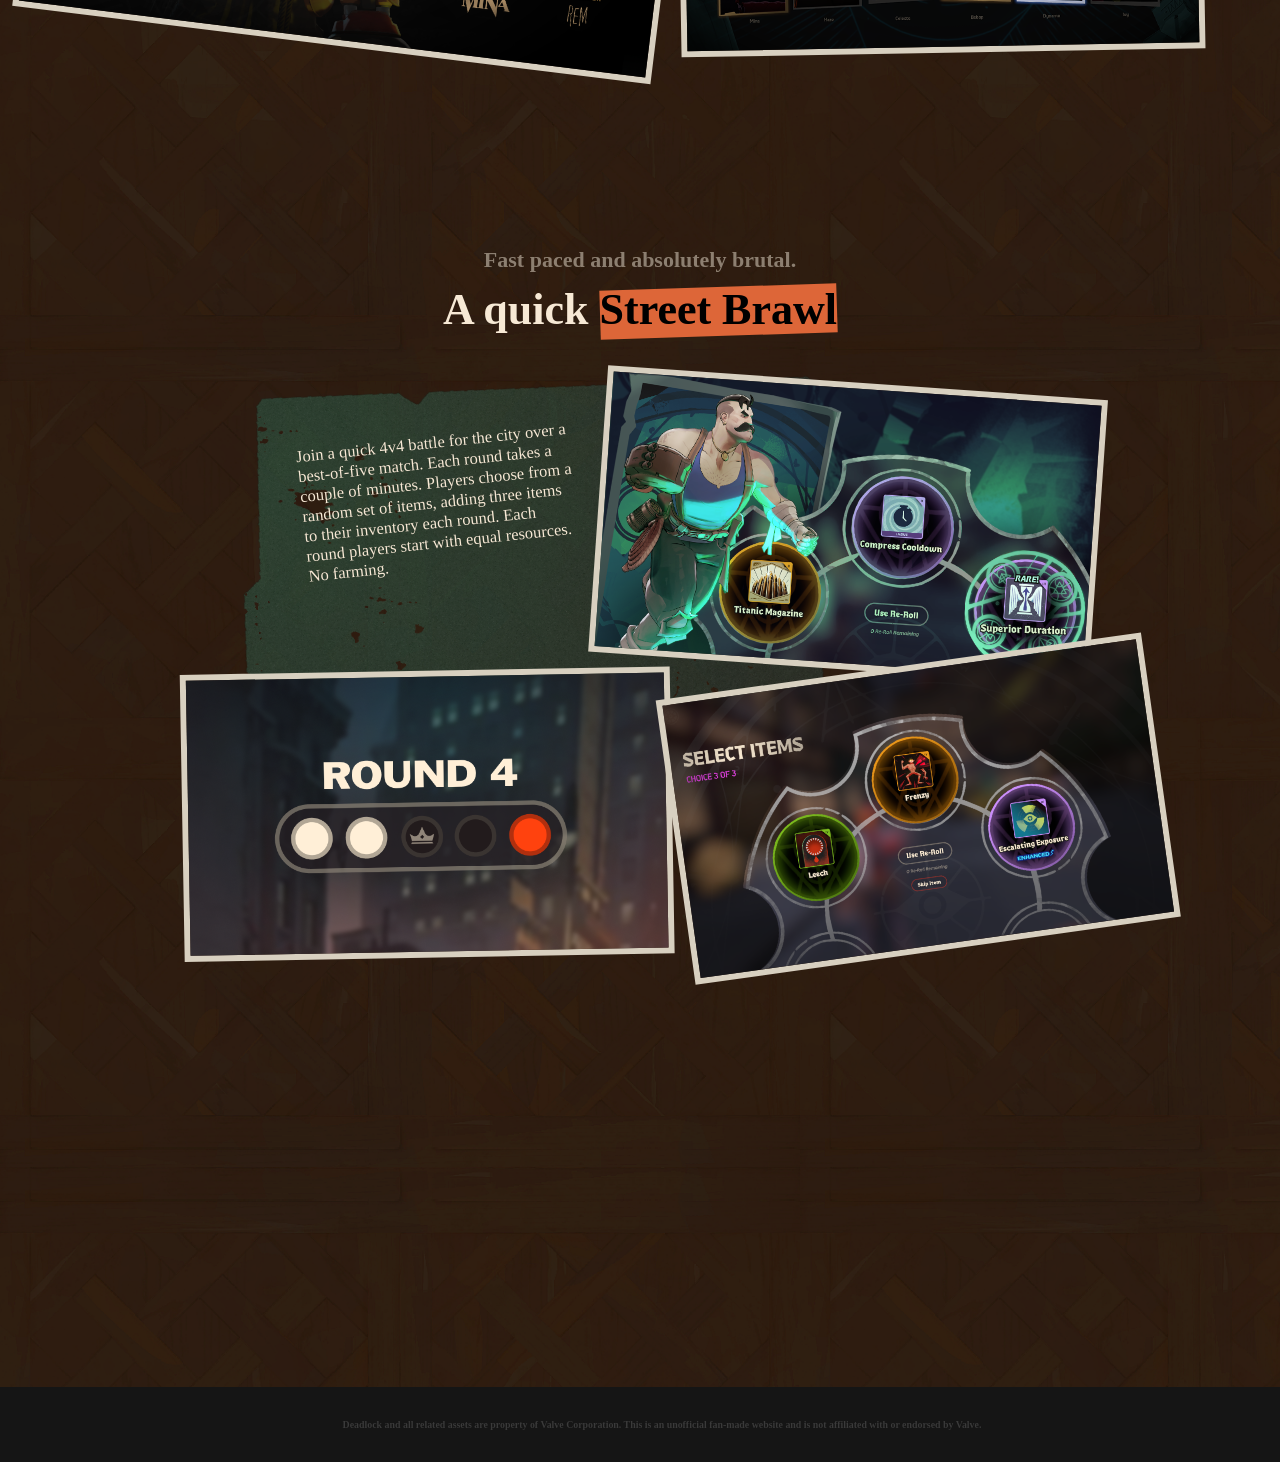
==== commit e8d185f8: "a" ====
--- a/index.html
+++ b/index.html
@@ -3,18 +3,18 @@
 <head>
     <meta charset="utf-8">
     <meta name="viewport" content="width=device-width, initial-scale=1">
-    <title>Play - Deadlock Fan Site</title>
-    <link rel="icon" href="svg/logo.svg">
+    <title>Deadlock Fan Site</title>
+    <link rel="icon" href="ico/favicon.ico">
     <link rel="stylesheet" href="style.css">
     <meta name="viewport" content="width=device-width, initial-scale=1">
-    <meta name="keywords" content="Deadlock, Deadlock game, MOBA, third-person shooter, 6v6, multiplayer, Patrons, Cursed Apple, Maelstrom, Deadlock fan site">
     <meta name="author" content="Tomáš Vik">
+    <meta name=description" content="A fan made Deadlock website. Play casual, ranked or street brawl.">
 </head>
 <body>
 <header>
-    <img src="svg/deadlock_logo.svg" alt="Deadlock Logo">
+    <a href="/"><img src="svg/deadlock_logo.svg" alt="Deadlock Logo"></a>
     A multiplayer game in early development.<br>
-    Access is currently limited to friend invite via our playtesters.
+    Access is currently limited to friend invite via playtesters.
 </header>
 <main>
 <section class="introduction">
--- a/style.css
+++ b/style.css
@@ -112,7 +112,7 @@
     align-items: center;
     justify-content: center;
     background-color: #070707;
-    color: #4d4f52;
+    color: #A7C2BB;
     height:5.25rem;
     padding:0;
     margin:0;
@@ -189,12 +189,14 @@
 
     .tldr {
         font-size: 1rem;
-        padding-top: 1rem;
+        margin: 0;
+        padding-top: 0;
     }
 
     .lore
     {
-        padding-top: 25rem;
+        padding-bottom: .25rem;
+        padding-top: 18rem;
         font-size: 1.25rem;
     }
 }
@@ -292,38 +294,12 @@
 
 @media (max-width: 700px) {
     .footer-nav {
-        width: 95%;
-        left: 0;
-        right: 0;
-
-        flex-direction: row;
-        flex-wrap: wrap;
-        align-items: center;
-
-        gap: 0.1rem 0;
-        padding: 0.6rem 0.75rem;
-        padding-bottom: calc(0.6rem + env(safe-area-inset-bottom));
-
-        background: var(--color-dark-green);
-    }
-
-    .footer-nav a,
-    .footer-nav a:hover,
-    .footer-nav a:focus-visible {
-        flex: 1 1 33%;
-        text-align: center;
-        font-size: 14px;
-        transform: none;
-        white-space: nowrap;
-    }
-
-    .footer-nav a:nth-child(n+4) {
-        flex-basis: 50%;
-    }
-
-    .footer-nav a::before,
-    .footer-nav::before {
-        display: none;
+        padding: 1rem 1.25rem;
+        gap: 0.3rem;
+    }
+
+    .footer-nav a {
+        font-size: 1.5rem;
     }
 }
 @media (min-width: 701px) and (max-width: 800px) {
@@ -369,9 +345,12 @@
     footer {
         flex-direction: column;
         margin-top: 0;
-        padding: 1.5rem 1rem 6rem;
+        padding: 1.5rem 1rem 1rem;
         gap: 1rem;
         font-size: 12px;
+    }
+    footer p{
+        padding-right: 15rem;
     }
 }
 @media (min-width: 701px) and (max-width: 800px) {
@@ -823,8 +802,8 @@
         margin-top: 5rem;
     }
 
-    .matchmaking h1 {
-        font-size: 2rem;
+    .matchmaking h2 {
+        font-size: 2.5rem;
         translate: 0 -15rem;
     }
 
@@ -878,7 +857,7 @@
 .rouge-like::before {
     content: "";
     position: absolute;
-    inset: -0.1em -.25em -0.1em -.25em;
+    inset: -0.1em -.2em -0.1em -.2em;
     background-color: #4ecbf1;
     transform-origin: center;
     rotate: 1.5deg;
@@ -897,6 +876,10 @@
     z-index: 5;
 }
 
+.lane-break{
+    translate: 0 -30rem;
+}
+
 @media only screen and (max-width: 700px) {
     .page-break {
         height: 50vw;
@@ -909,6 +892,9 @@
         height: 70%;
         background-size: 50vw;
         translate: 0 -29rem;
+    }
+    .lane-break {
+        translate: 0 -13rem;
     }
 }
 
@@ -1186,7 +1172,9 @@
     .hero-tip{
         font-size: 1rem;
     }
-
+    .hero-role{
+        font-size: 1.75rem;
+    }
 }
 
 @media (min-width: 701px) and (max-width: 800px) {
@@ -1266,124 +1254,6 @@
 }
 /* --------------- END OF HEROES --------------- */
 
-/* --------------- RESOURCES --------------- */
-.resources {
-    display: flex;
-    background-image: url("images/deadlock_hub_background.png");
-    background-position: center;
-    background-repeat: no-repeat;
-    height: 55rem;
-}
-
-.resources h1{
-    position: absolute;
-    font-size: 4rem;
-    text-align: center;
-    width: 100%;
-}
-
-.usage {
-    padding:0 3rem;
-    flex: 1;
-    min-width: 0;
-    box-sizing: border-box;
-    font-size: 1.5rem;
-    display: flex;
-
-    text-align: justify;
-    flex-direction: column;
-    align-items: center;
-    justify-content: center;
-}
-
-.usage a {
-    position: relative;
-    z-index: 0;
-    display: inline-block;
-    text-align: center;
-
-    width: 10rem;
-    height: 2.5rem;
-    margin-bottom: .5rem;
-    margin-top: .5rem;
-
-    font-size: 2rem;
-
-    text-decoration: none;
-    color: var(--text-primary);
-}
-
-.usage a::before {
-    content: "";
-    position: absolute;
-    inset: .05em 0 -0.05em 0;
-    background-color: var(--color-dark-green);
-    rotate: 1.5deg;
-    z-index: -1;
-}
-
-.usage a:hover {
-    scale: 110%;
-    color: var(--color-green);
-    rotate: -1.5deg;
-}
-
-.usage img {
-    margin-bottom: 1rem;
-
-    max-width: 100%;
-    width: auto;
-    max-height: 15rem;
-}
-
-@media (max-width: 700px) {
-    .resources {
-        flex-direction: column;
-        height: auto;
-        padding-bottom: 5rem;
-        background-size: cover;
-    }
-
-    .usage {
-        padding: 2rem 1.5rem;
-        font-size: 1rem;
-    }
-
-    .usage img {
-        max-height: 8rem;
-    }
-
-    .usage a {
-        font-size: 1.5rem;
-        width: 8rem;
-        height: 2rem;
-    }
-}
-
-/* RESOURCES */
-@media (min-width: 701px) and (max-width: 800px) {
-    .resources {
-        height: 40rem;
-    }
-
-    .usage {
-        padding: 0 1.5rem;
-        font-size: 1.2rem;
-    }
-
-    .usage a {
-        width: 8rem;
-        height: 2rem;
-        font-size: 1.6rem;
-    }
-
-    .usage img {
-        max-height: 10rem;
-    }
-}
-
-/* --------------- END OF RESOURCES --------------- */
-
 /* --------------- LEARN --------------- */
 .learn {
     display: flex;
@@ -1421,11 +1291,13 @@
     z-index: -1;
 }
 
-.learn-text .voiceline
+.voiceline
 {
-    font-size: 1.4rem;
+    margin: 1.2rem 0;
+    padding: 0.3rem 0 0.3rem 1rem;
+    border-left: 0.3rem solid var(--hero-color, #F7E9D5);
+    font-size: 1.4em;
     font-style: italic;
-    text-align: center;
 }
 
 .learn h1 {
@@ -1478,6 +1350,10 @@
 
 
 @media only screen and (max-width: 700px) {
+    .learn{
+        height: 880px;
+    }
+
     .learn-text{
         font-size: 1rem;
         width: 80vw;
@@ -1557,8 +1433,7 @@
     align-items: center;
     padding-bottom: 8rem;
     background-image: url("images/deadlock_hub_background.png");
-    background-position: center;
-    background-repeat: no-repeat;
+
     height: 800px;
 }
 
@@ -1573,6 +1448,7 @@
     font-size: 1.6rem;
     text-align: center;
     margin: 1rem 2rem 4rem;
+    width: 75rem;
 }
 
 .community-grid {
@@ -1587,13 +1463,14 @@
     position: relative;
     isolation: isolate;
     box-sizing: border-box;
-    width: 20rem;
-    padding: 2rem;
+    width: 40rem;
+    padding: 3rem;
     rotate: -2deg;
     display: flex;
     flex-direction: column;
     align-items: center;
     text-align: center;
+    min-height: 15rem;
 }
 
 .community-card::before {
@@ -1617,6 +1494,15 @@
 .community-card p {
     font-family: Jost;
     font-size: 1.2rem;
+}
+
+.community-card img {
+    margin-bottom: 1rem;
+    margin-top: 2rem;
+
+    max-width: 100%;
+    width: auto;
+    max-height: 15rem;
 }
 
 .community-card a {
@@ -1676,6 +1562,7 @@
     .community-intro {
         font-size: 1.1rem;
         margin-bottom: 2rem;
+        width: 25rem;
     }
 
     .community-grid {
@@ -1772,7 +1659,9 @@
     .introduction { height: 67.5rem; }
     .gamemode-section { height: 256.25rem; }
     .matchmaking { height: 75rem; }
-    .learn, .community { height: 50rem; }
+    .learn { height: 60rem; }
+    .community { height: 64rem; }
+    .resources { height: 90rem; }
     .hidden-king, .archmother { height: 75rem; }
 }
 /* --------------- END OF NOTEBOOK SCALING ISSUE --------------- */
@@ -1783,12 +1672,16 @@
     display: flex;
     flex-direction: column;
     align-items: center;
-    padding-bottom: 12rem;
+    padding-bottom: 17rem;
 
     background-image: url("images/wood_darker.png");
     background-position: center;
     background-size: 800px;
     background-repeat: repeat;
+}
+
+.deeper-info {
+    background-image: url("images/brick3_darken.png");
 }
 
 .lanes h2 {
@@ -1825,12 +1718,11 @@
     height: 5rem;
     padding: .5rem;
     margin-left: 34.7%;
-    translate: 0 2rem;
+    translate: 0 3rem;
     color: black;
-    translate: 5% -10%;
 
     font-family: ValvePulp, Oracle, Arial;
-    font-size: 2rem;
+    font-size: 2.5rem;
     text-transform: uppercase;
     text-align: center;
     white-space: nowrap;
@@ -1896,9 +1788,14 @@
 }
 
 @media (max-width: 800px) {
-    .lanes h1 {
+
+    .lanes h2 {
         padding-top: 5rem;
         font-size: 3rem;
+    }
+
+    .deeper-info h2{
+        font-size: 2rem;
     }
 
     .lanes .learn-text {
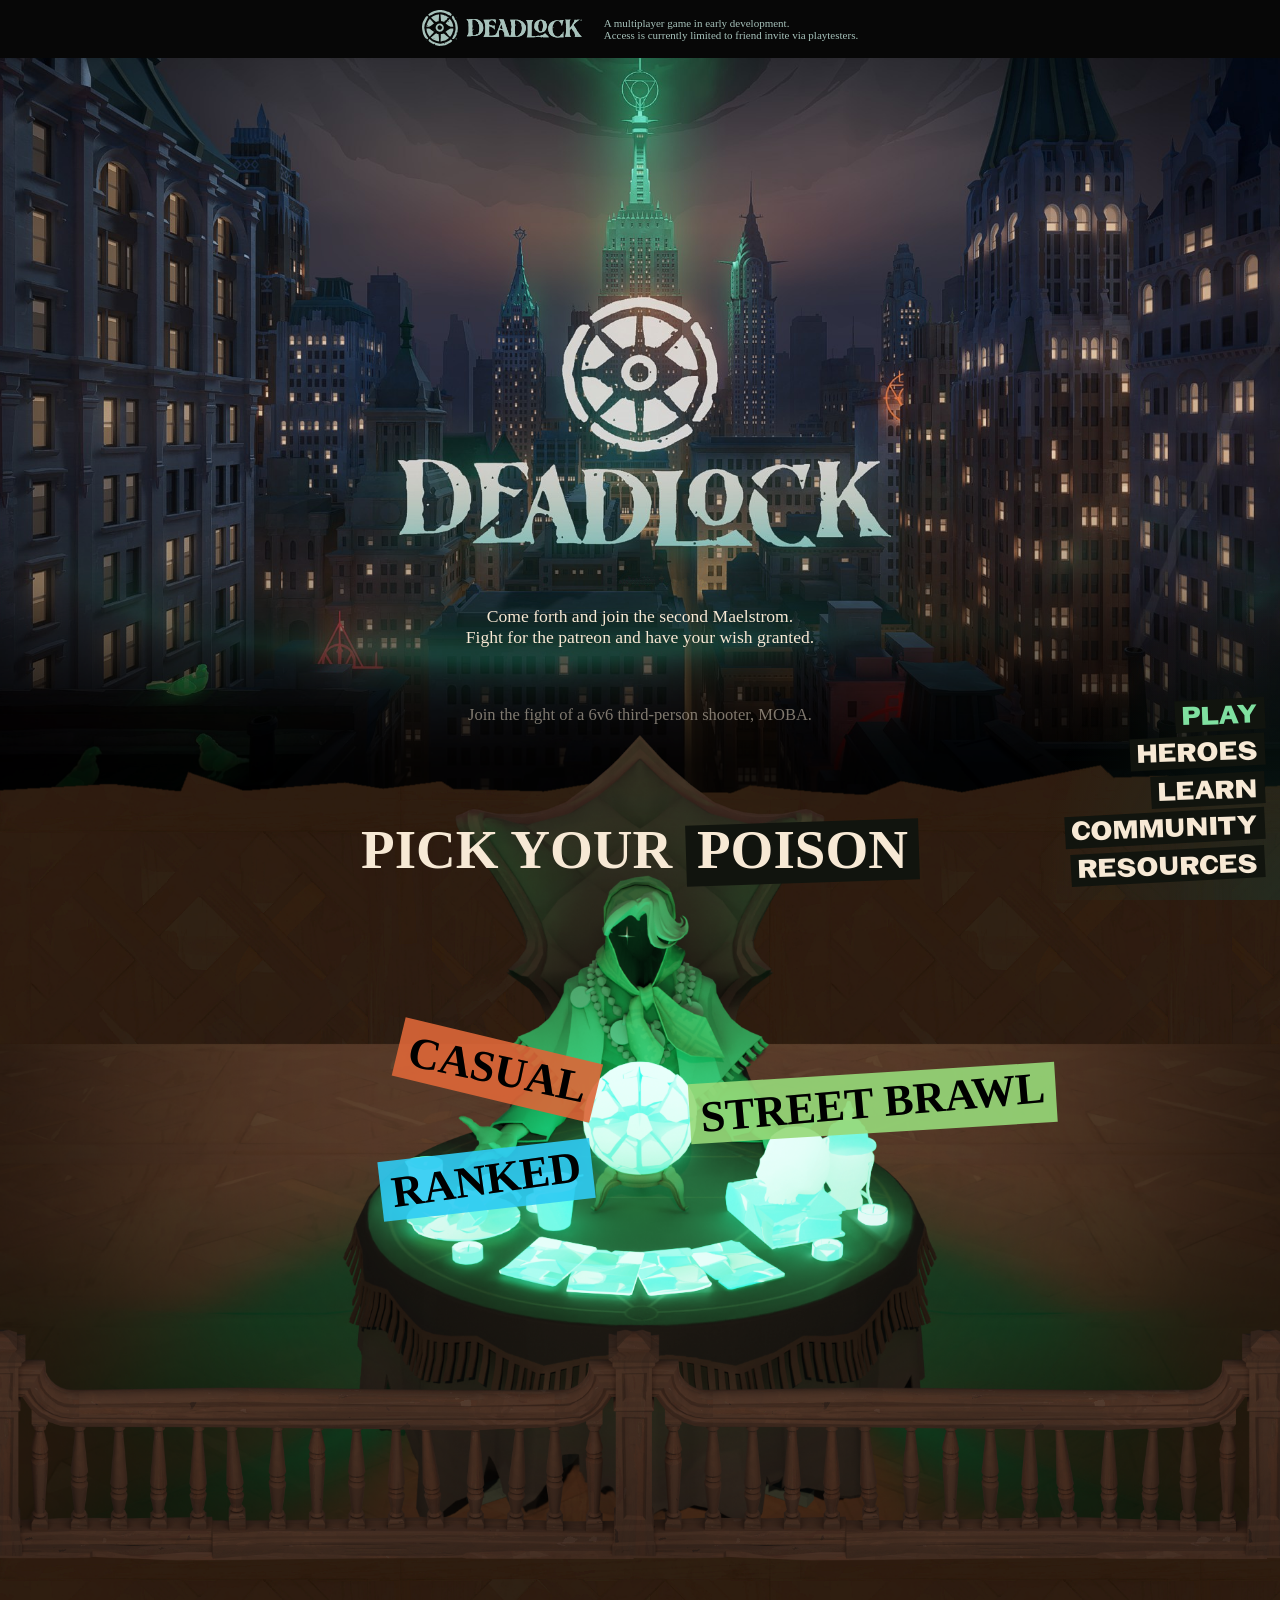
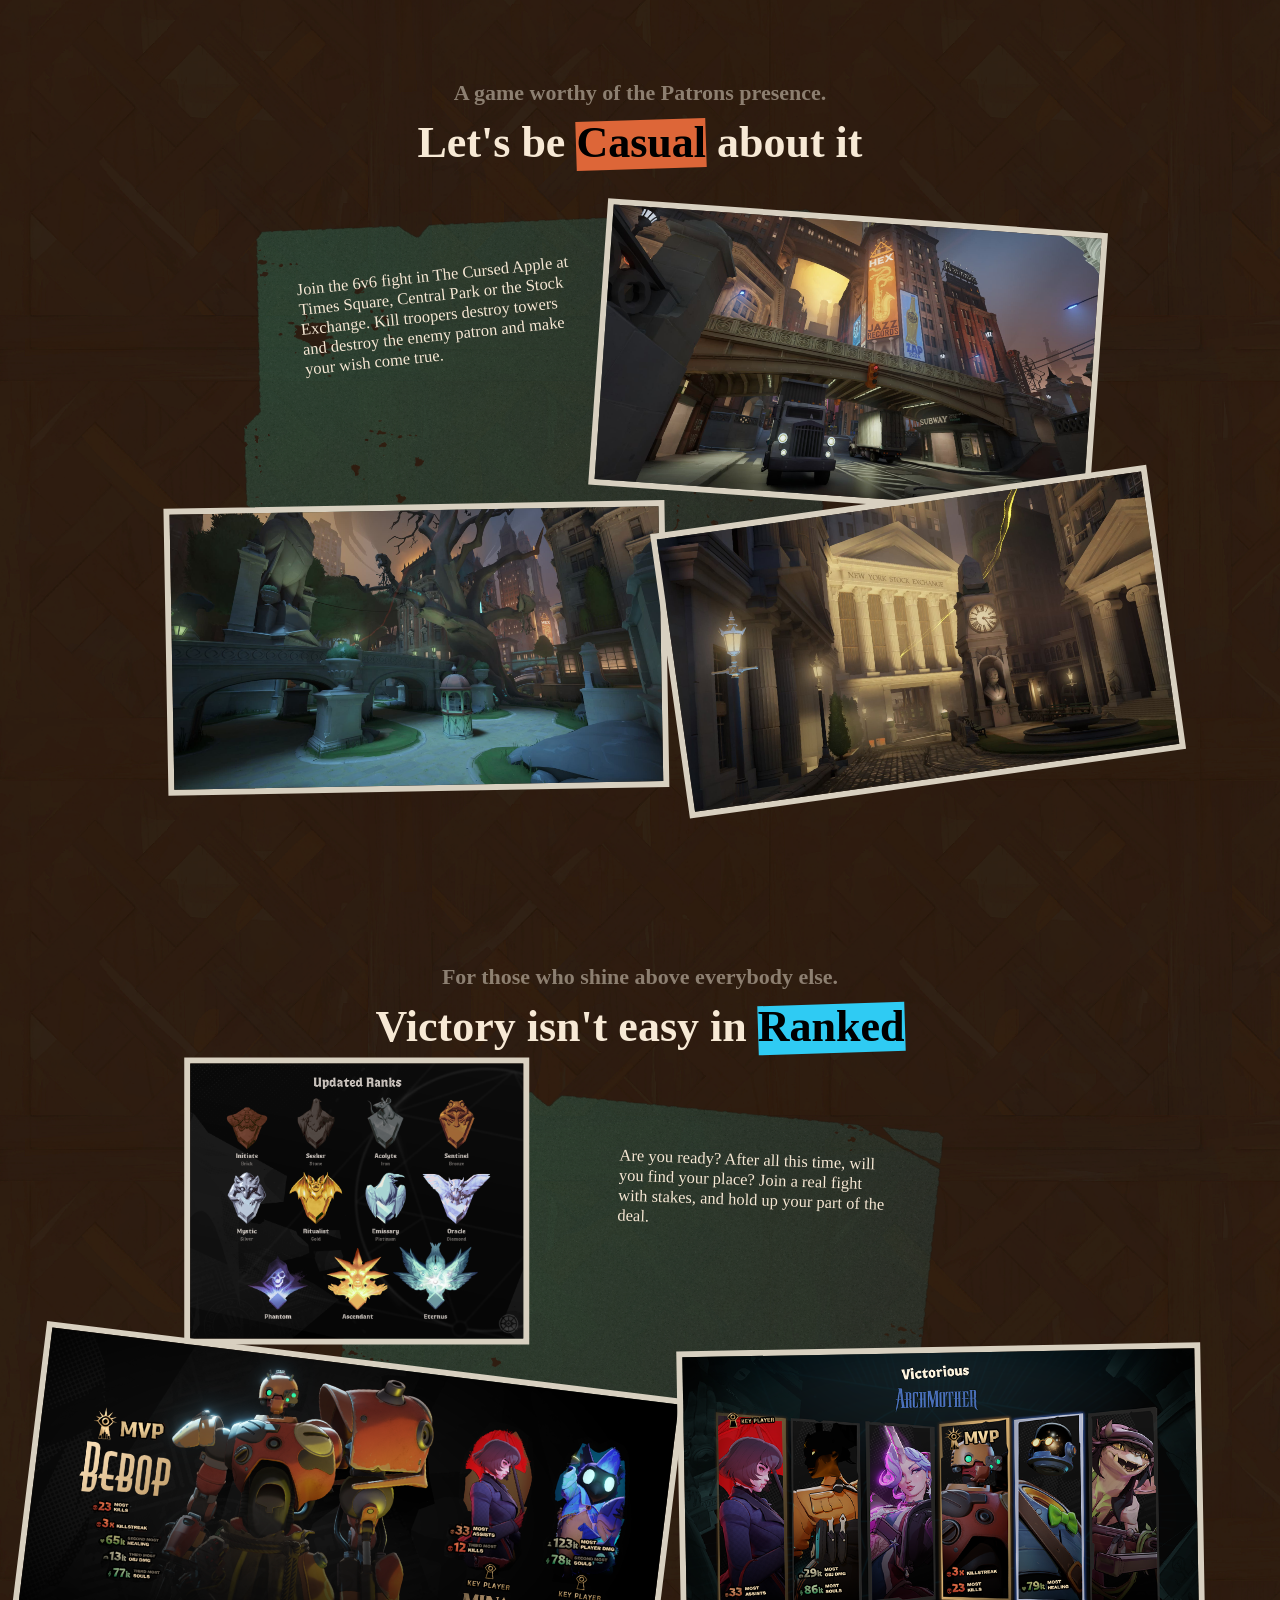
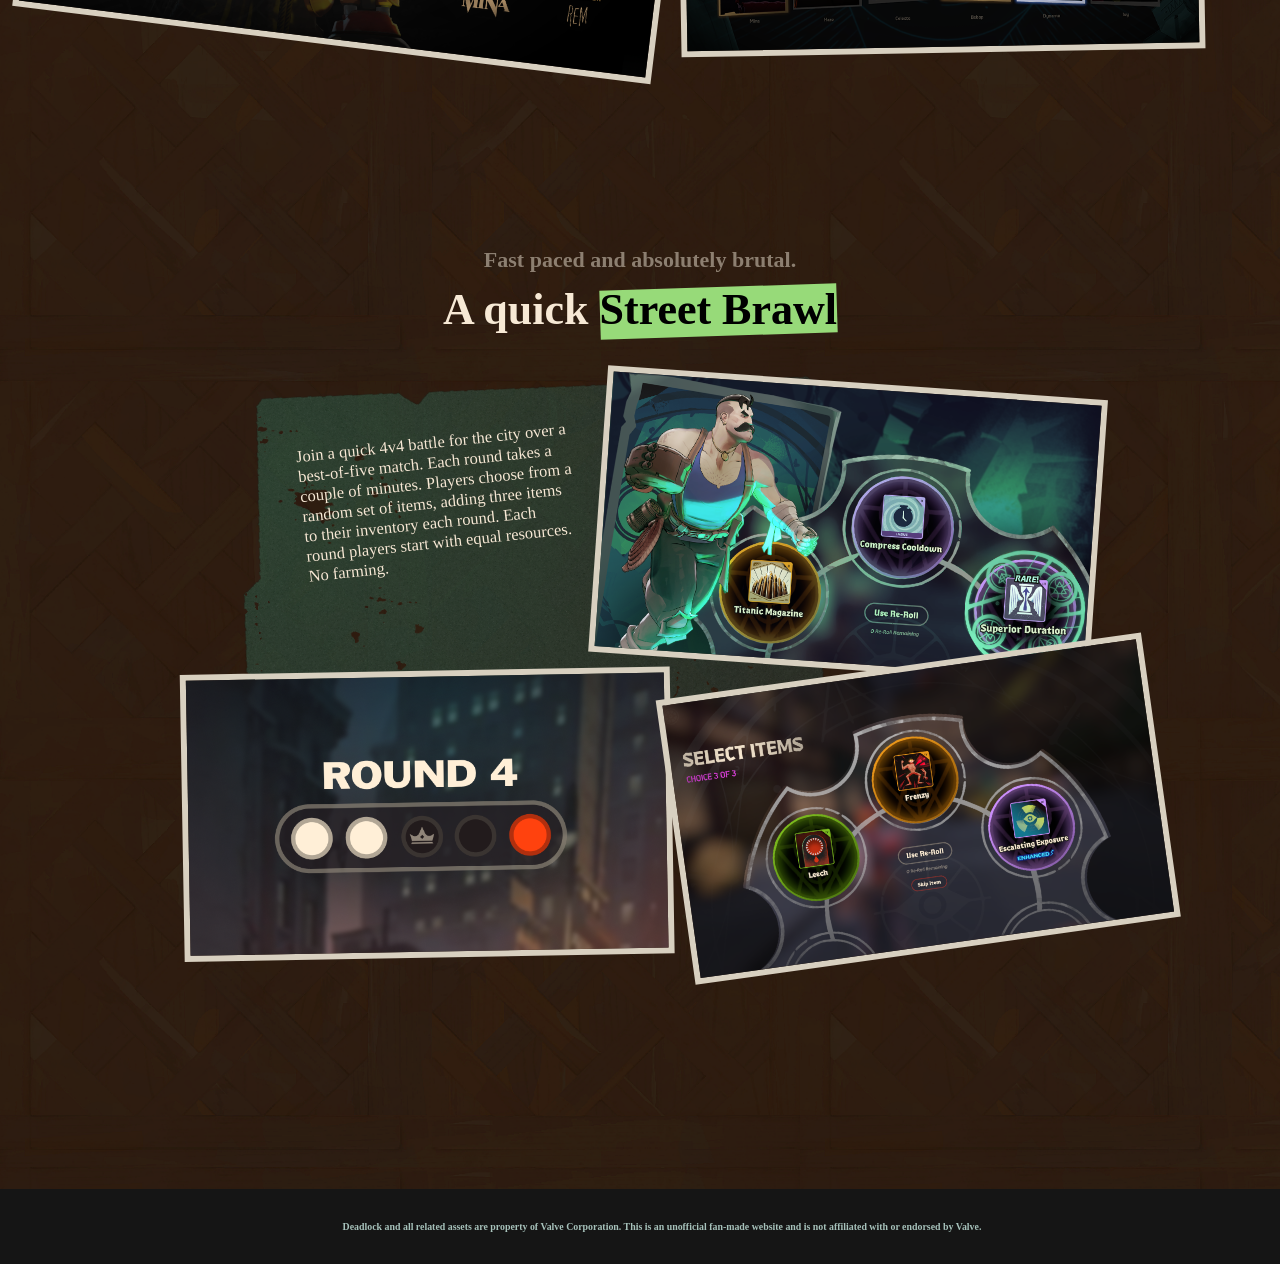
==== commit f0e30d7e: "a" ====
--- a/index.html
+++ b/index.html
@@ -29,10 +29,10 @@
 </section>
 
 <section class="matchmaking">
-    <h2>Pick your <span class="highlight">poison</span></h2>
-    <a class="casual" href="#casual">Casual</a>
-    <a class="ranked" href="#ranked">Ranked</a>
-    <a class="street-brawl" href="#street-brawl">Street Brawl</a>
+    <h2>Pick your <span class="highlight-dark">poison</span></h2>
+    <a class="casual clickable" href="#casual">Casual</a>
+    <a class="ranked clickable" href="#ranked">Ranked</a>
+    <a class="street-brawl clickable" href="#street-brawl">Street Brawl</a>
 </section>
 
 <div class="page-break"></div>
@@ -92,11 +92,11 @@
 </footer>
 
 <nav class="footer-nav">
-    <a class="selected" href="index.html">Play</a>
-    <a href="heroes.html">Heroes</a>
-    <a href="learn.html">Learn</a>
-    <a href="community.html">Community</a>
-    <a href="resources.html">Resources</a>
+    <a class="clickable selected" href="/">Play</a>
+    <a class="clickable" href="heroes.html">Heroes</a>
+    <a class="clickable" href="learn.html">Learn</a>
+    <a class="clickable" href="community.html">Community</a>
+    <a class="clickable" href="resources.html">Resources</a>
 </nav>
 </body>
 </html>
--- a/style.css
+++ b/style.css
@@ -183,7 +183,7 @@
 
 @media (max-width: 700px) {
     .introduction{
-        background-size: 250vw;
+        background-size: 270vw;
         height: 540px;
     }
 
@@ -253,6 +253,7 @@
     rotate: -2deg;
     transition: color 0.01s, transform 0.01s;
     width:fit-content;
+    --glow-color: 17, 20, 14;
 }
 
 .footer-nav a::before {
@@ -326,7 +327,7 @@
     gap: 1.5rem;
     padding: 2rem;
     background: #151515;
-    color: #3a3a3a;
+    color: #A7C2BB;
     font-size: 0.9rem;
     font-weight: bold;
     width: 100vw;
@@ -381,10 +382,11 @@
     display: flex;
     flex-direction: column;
     align-items: center;
-    margin-bottom: 18rem;
 }
 
 .highlight {
+    transition: color 0.01s, transform 0.01s;
+    --glow-color: 221, 102, 56;
     color:black;
     position: relative;
     isolation: isolate;
@@ -401,6 +403,43 @@
     z-index: -1;
 }
 
+.highlight:hover {
+    scale:110%;
+}
+
+/* ---------- CLICKABLE ----------- */
+
+.clickable {
+    animation: clickable-glow 2.5s ease-in-out infinite;
+}
+
+.clickable:hover,
+.clickable:focus-visible {
+    animation-duration: 1s;
+}
+
+@keyframes clickable-glow {
+    0%, 100% {
+        filter:
+                drop-shadow(0 0 2px rgba(var(--glow-color), 0.4))
+                drop-shadow(0 0 6px rgba(var(--glow-color), 0.15));
+    }
+    50% {
+        filter:
+                drop-shadow(0 0 4px rgba(var(--glow-color), 0.8))
+                drop-shadow(0 0 14px rgba(var(--glow-color), 0.45))
+                drop-shadow(0 0 28px rgba(var(--glow-color), 0.2));
+    }
+}
+
+@media (prefers-reduced-motion: reduce) {
+    .clickable {
+        animation: none;
+        filter: drop-shadow(0 0 6px rgba(var(--glow-color), 0.5));
+    }
+}
+/* ---------- END OF CLICKABLE ----------- */
+
 @keyframes wobble {
     0%   { rotate: -3deg; }
     25%  { rotate: -2.25deg; }
@@ -409,6 +448,8 @@
 }
 
 .highlight-two {
+    transition: color 0.01s, transform 0.01s;
+    --glow-color: 221, 102, 56;
     color:black;
     position: relative;
     isolation: isolate;
@@ -433,6 +474,8 @@
 }
 
 .highlight-dark {
+    transition: color 0.01s, transform 0.01s;
+    --glow-color: 127, 224, 11604;
     color:var(--text-primary);
     position: relative;
     isolation: isolate;
@@ -450,6 +493,8 @@
 }
 
 .highlight-blue {
+    transition: color 0.01s, transform 0.01s;
+    --glow-color: 56, 116, 174;
     color:var(--text-primary);
     position: relative;
     isolation: isolate;
@@ -468,6 +513,8 @@
 }
 
 .highlight-yellow {
+    transition: color 0.01s, transform 0.01s;
+    --glow-color: 255, 172, 17;
     color:black;
     position: relative;
     isolation: isolate;
@@ -486,6 +533,8 @@
 }
 
 .highlight-green {
+    transition: color 0.01s, transform 0.01s;
+    --glow-color: 151, 218, 121;
     color:black;
     position: relative;
     isolation: isolate;
@@ -720,36 +769,40 @@
 
 .matchmaking a {
     grid-area: 1 / 1;
+    position: relative;
+    isolation: isolate;
 
     font-size: var(--matchmaking-font-size);
     text-transform: uppercase;
     text-decoration: none;
     font-weight: bold;
-
-    color: var(--text-primary);
-
-    transform: translate(var(--x), var(--y)) rotate(var(--tilt)); /* Uses the variables from each gamemode to tilt in in each way */
-    transition: color 0.01s, transform 0.01s;
-}
+    color: black;
+
+    transform: translate(var(--x), var(--y)) rotate(var(--tilt));
+    transition: scale 0.1s;
+}
+
 .matchmaking a::before {
     content: "";
     position: absolute;
     inset: -0.1em -.25em -0.1em -.25em;
-    background-color: var(--color-dark-green);
-    transform-origin: center;
+    background-color: var(--mode-color);
     rotate: 1.5deg;
     z-index: -1;
     opacity: .9;
-}
-
-.matchmaking a:hover{
-    font-size: calc(var(--matchmaking-font-size)*1.05);
-    color: var(--color-green);
-    cursor:pointer;
+    transform-origin: center;
+}
+
+.matchmaking a:hover,
+.matchmaking a:focus-visible {
+    scale: 1.1;
 }
 
 /* Some cool ass logic */
 .casual {
+    --mode-color: var(--color-orange);
+    --glow-color: 221, 102, 56;
+    color:black;
     --x: calc(var(--matchmaking-font-size)* -3.25);    /* X position */
     --y: calc(var(--matchmaking-font-size)* -1.5);   /* Y position */
     --tilt: 12deg;   /* Tilt of text */
@@ -765,6 +818,8 @@
 }
 
 .ranked {
+    --mode-color: var(--color-blue);
+    --glow-color: 47, 203, 243;
     --x: calc(var(--matchmaking-font-size)* -3.5);
     --y: calc(var(--matchmaking-font-size)* 1);
     --tilt: -8deg;
@@ -780,10 +835,16 @@
 }
 
 .street-brawl {
+    --mode-color: var(--color-green);
+    --glow-color: 151, 218, 121;
     --x: calc(var(--matchmaking-font-size)* 5.3);
     --y: calc(var(--matchmaking-font-size)* -.75);
     --tilt: -5deg;
 }
+
+#casual + h2 .highlight::before       { background-color: var(--color-orange); }
+#ranked + h2 .highlight::before       { background-color: var(--color-blue); }
+#street-brawl + h2 .highlight::before { background-color: var(--color-green); }
 
 .street-brawl::before{
     animation: sb_wobble 2s steps(1, end) infinite;
@@ -2056,3 +2117,97 @@
 }
 
 /* --------------- END OF ANIMATIONS FOR EVERYTHING WITH A LINK --------------- */
+
+/* --------------- MAP EXPLORER --------------- */
+
+.map-explorer {
+    display: grid;
+    grid-template-columns: 1.2fr 1fr;
+    gap: 4rem;
+    width: min(25rem, 45vw);
+    margin-top: 8rem;
+    align-items: start;
+}
+
+.map {
+    position: relative;
+}
+
+.map-point {
+    position: absolute;
+    left: var(--x);
+    top: var(--y);
+    translate: -50% -50%;
+    width: 60px;
+    height: 60px;
+    isolation: isolate;
+
+    padding: 0 .3em;
+    border: 0;
+    background: none;
+    cursor: pointer;
+
+    font-family: ValvePulp, Oracle, Arial;
+    font-size: 1.6rem;
+    text-transform: uppercase;
+    color: black;
+    transition: scale 0.1s;
+}
+
+map-point:hover,
+.map-point:focus-visible,
+.map-point.selected-point {
+    scale: 1.15;
+}
+
+.map-info {
+    display: flex;
+    flex-direction: column;
+    gap: 1.5rem;
+    rotate: 1.5deg;
+}
+
+.map-info-name {
+    margin: 0;
+    font-size: 3.5rem;
+    text-transform: uppercase;
+}
+
+.map-info-img {
+    display: block;
+    width: 100%;
+    aspect-ratio: 16 / 10;
+    object-fit: cover;
+    outline: var(--text-primary) solid 0.5rem;
+}
+
+.map-info-text {
+    margin: 0;
+    padding: 1rem 1.2rem 1.4rem;
+    font-family: Jost;
+    font-size: 1.4rem;
+    background-color: var(--color-dark-green);
+}
+
+@media (max-width: 800px) {
+    .map-explorer {
+        grid-template-columns: 1fr;
+        width: 85vw;
+        margin-top: 3rem;
+        gap: 2.5rem;
+    }
+
+    .map-point {
+        font-size: 1rem;
+    }
+
+    .map-info-name {
+        font-size: 2.2rem;
+    }
+
+    .map-info-text {
+        font-size: 1rem;
+    }
+}
+
+/* --------------- END OF MAP EXPLORER --------------- */
